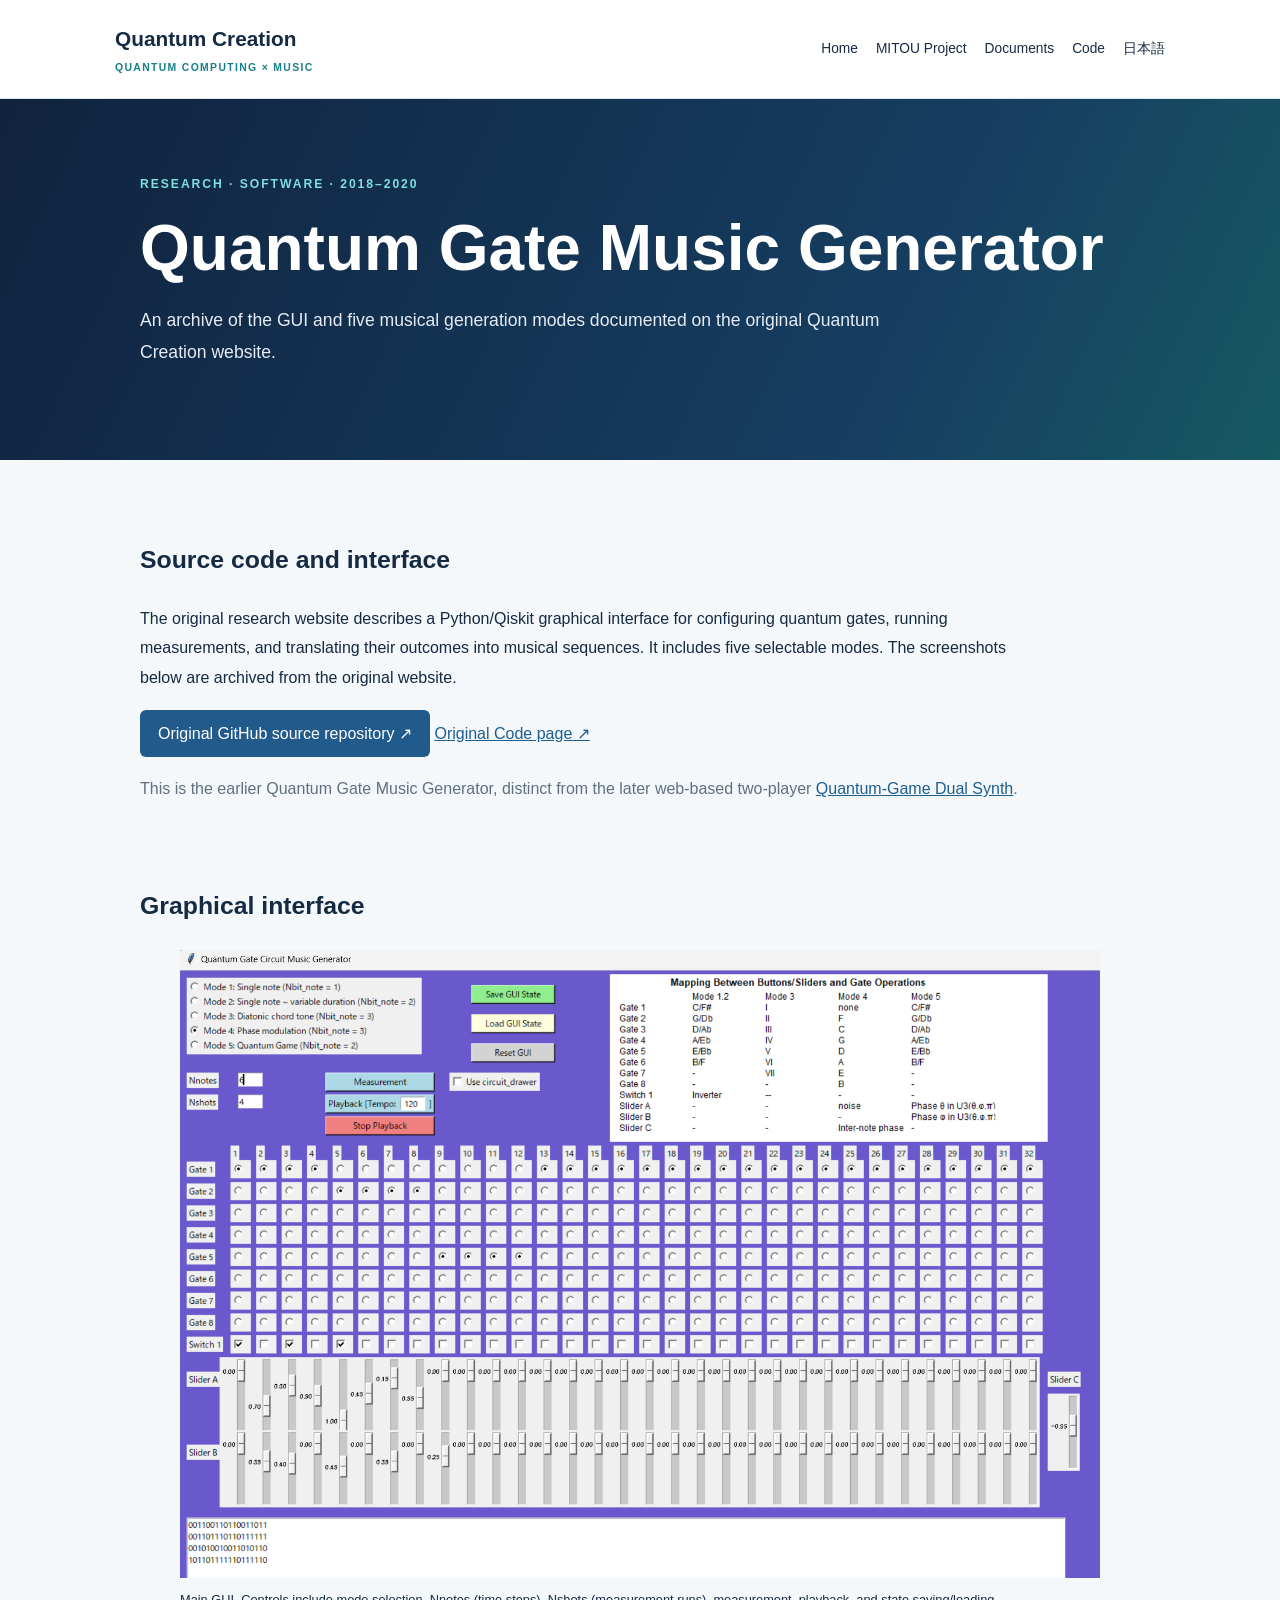
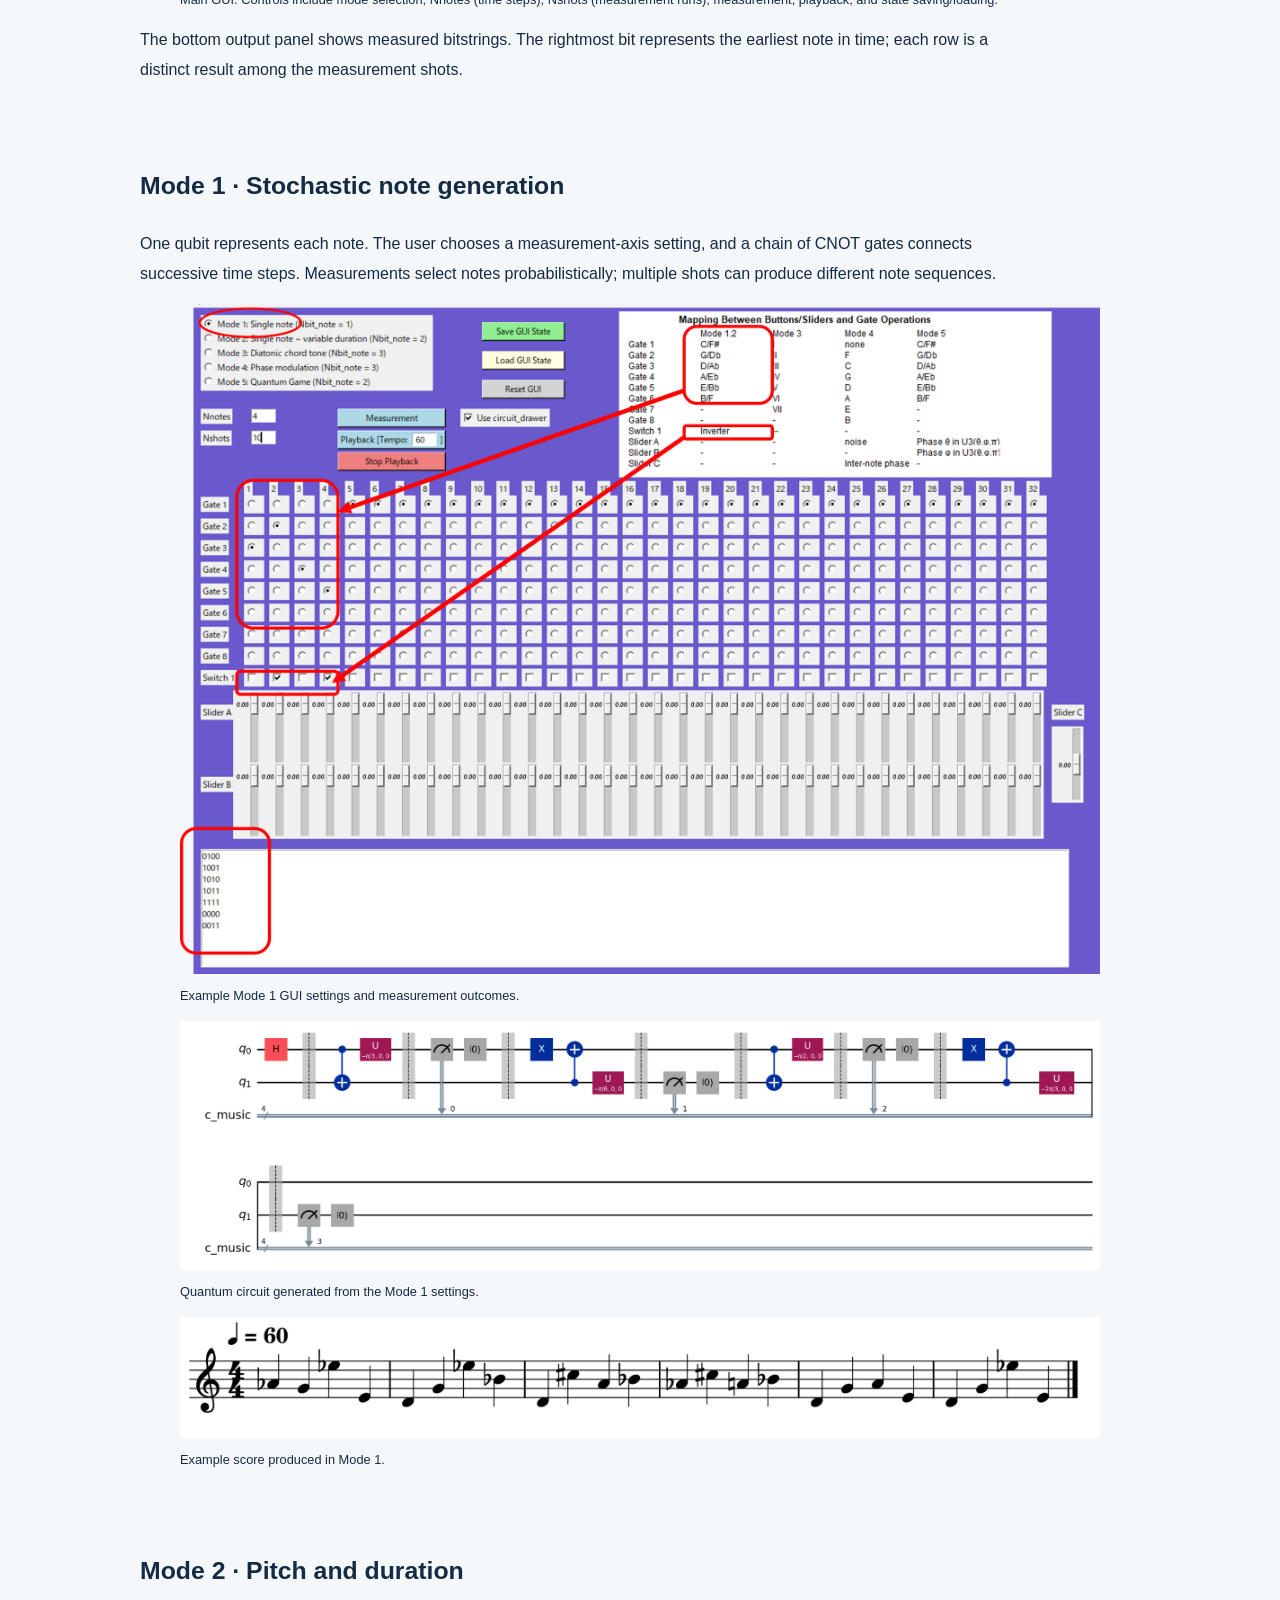
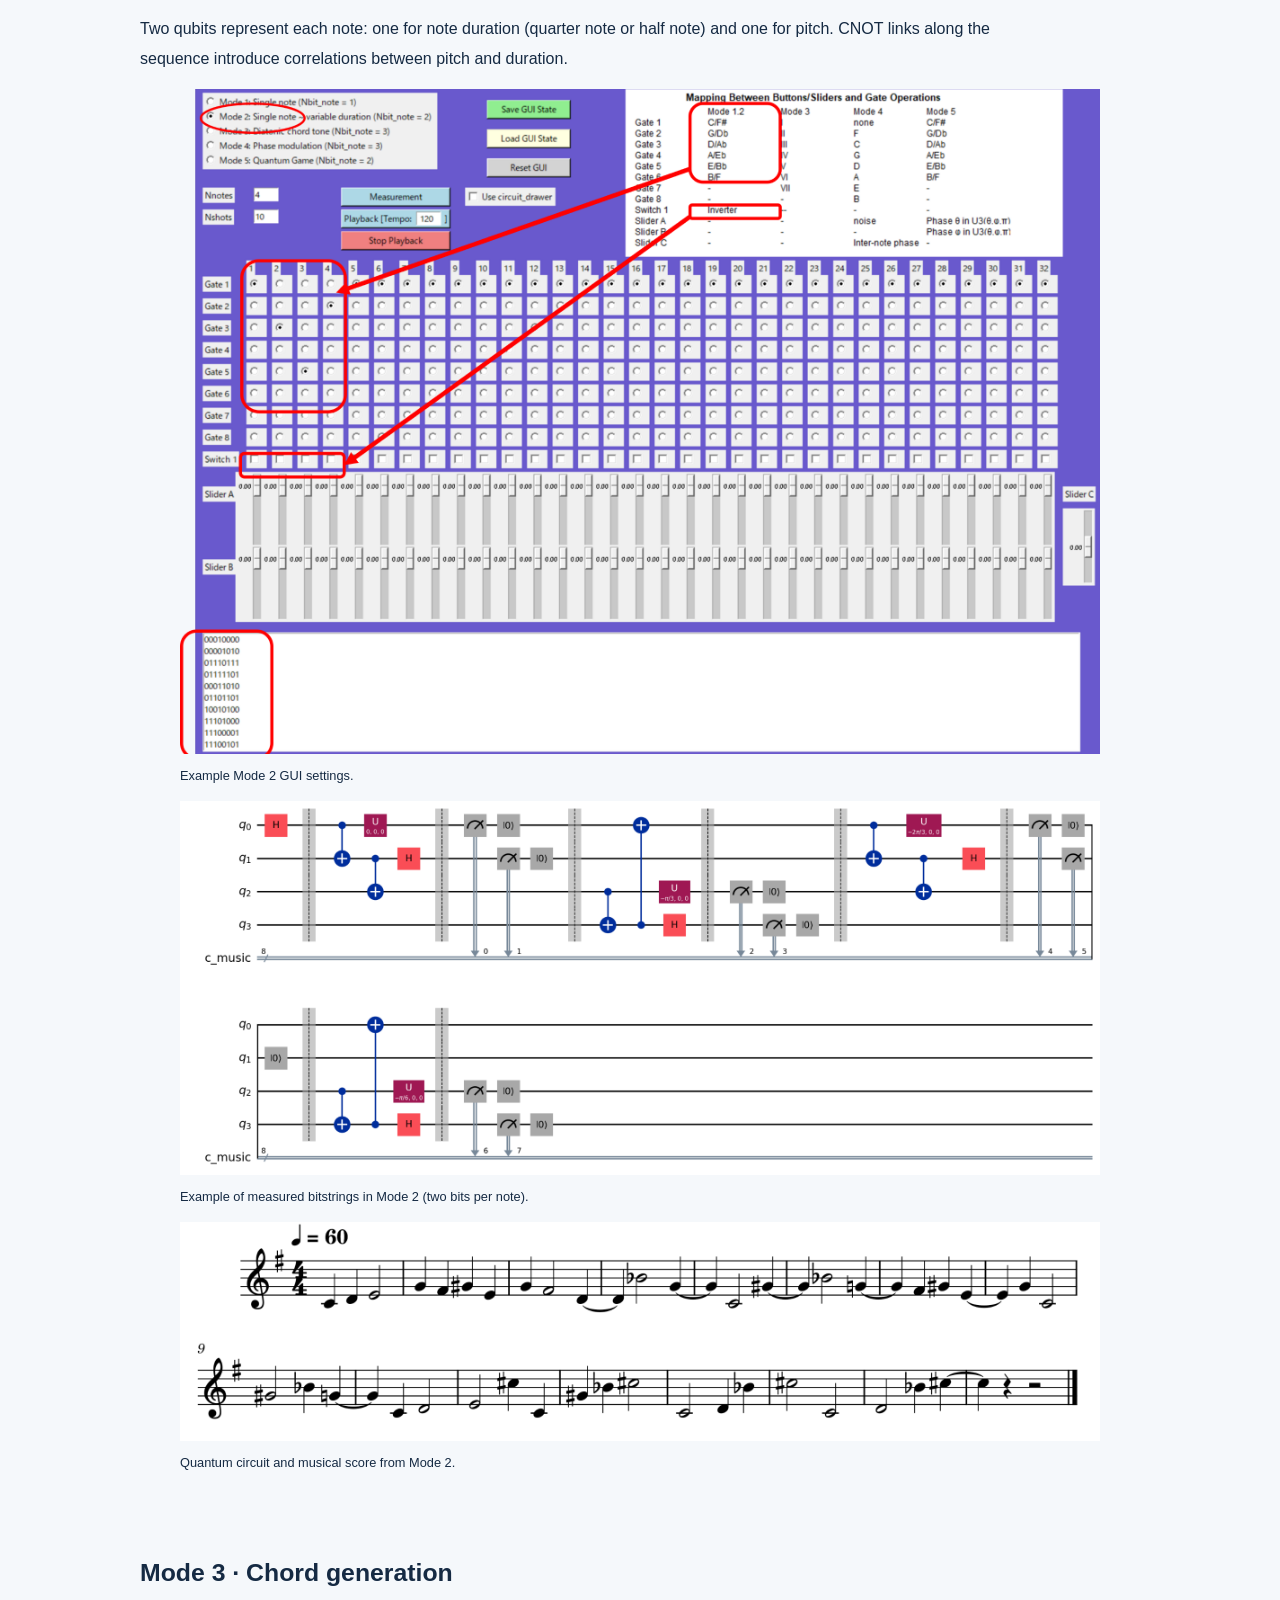
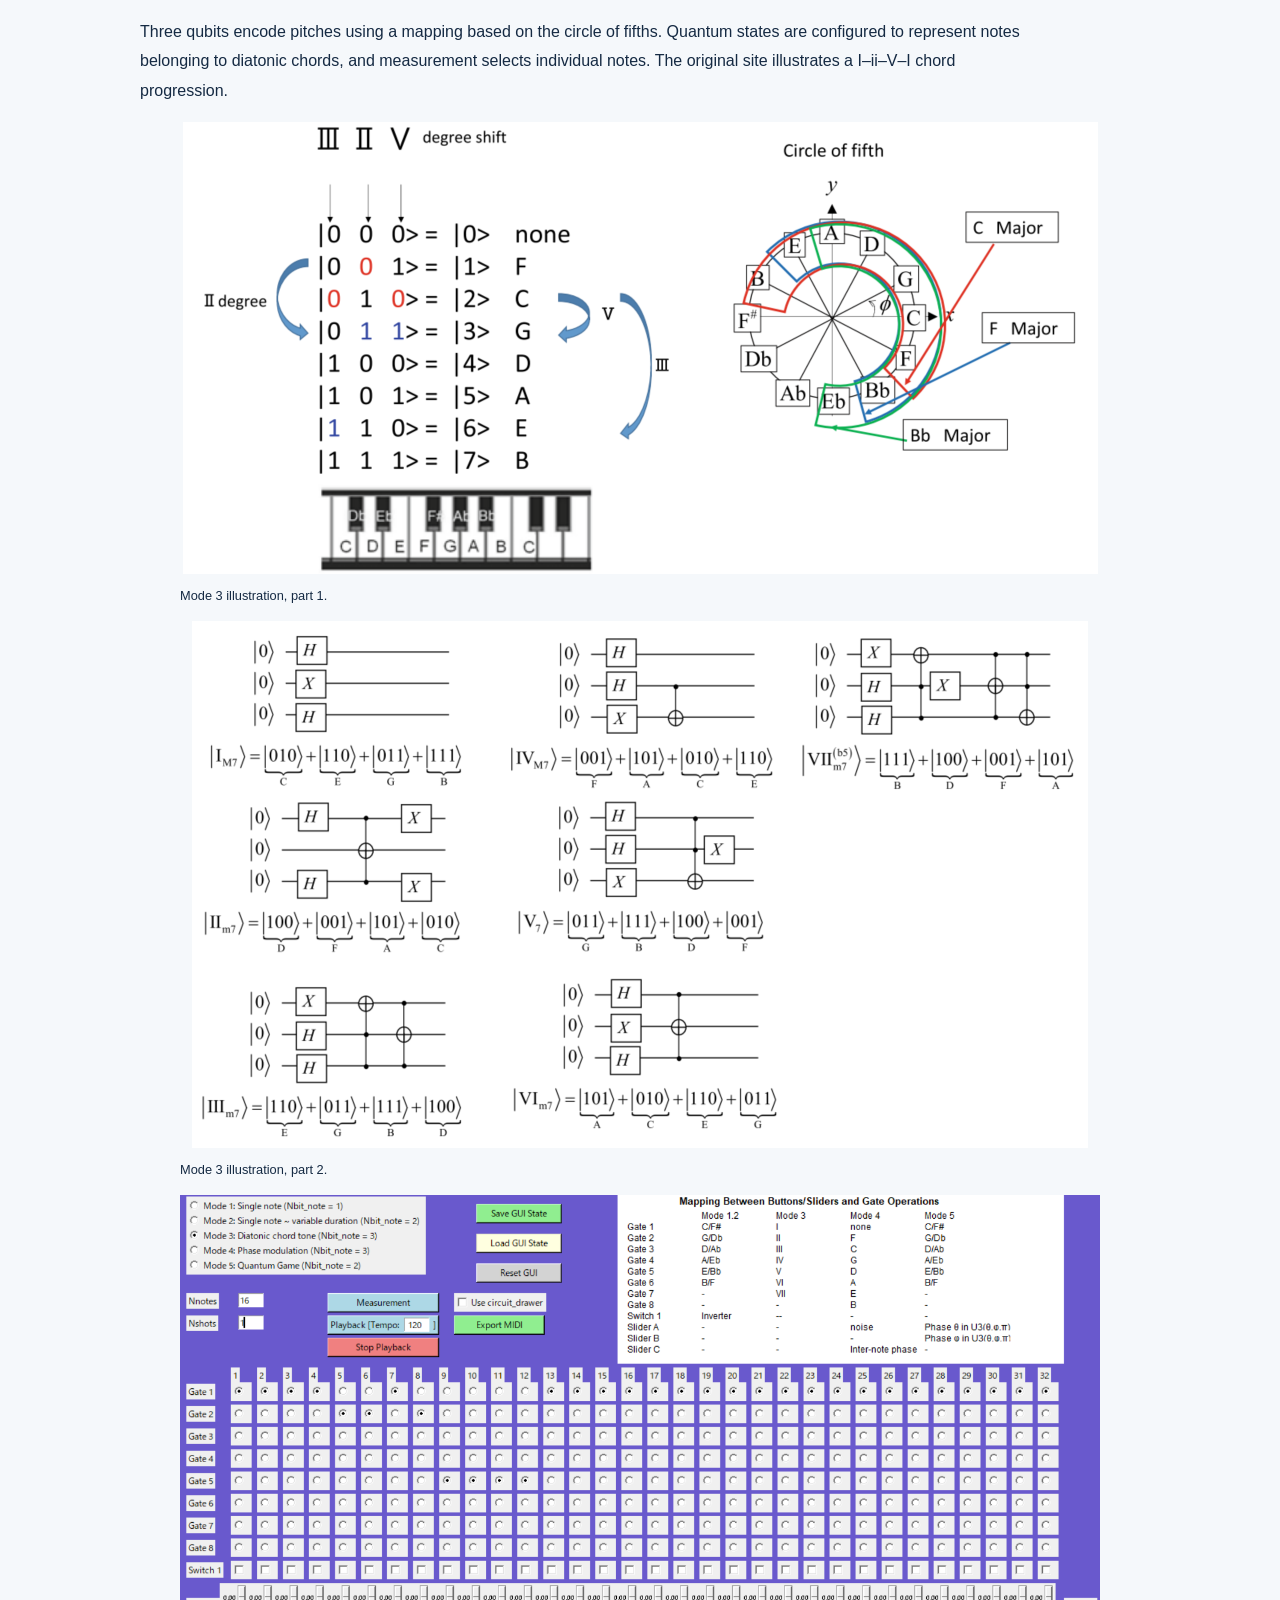
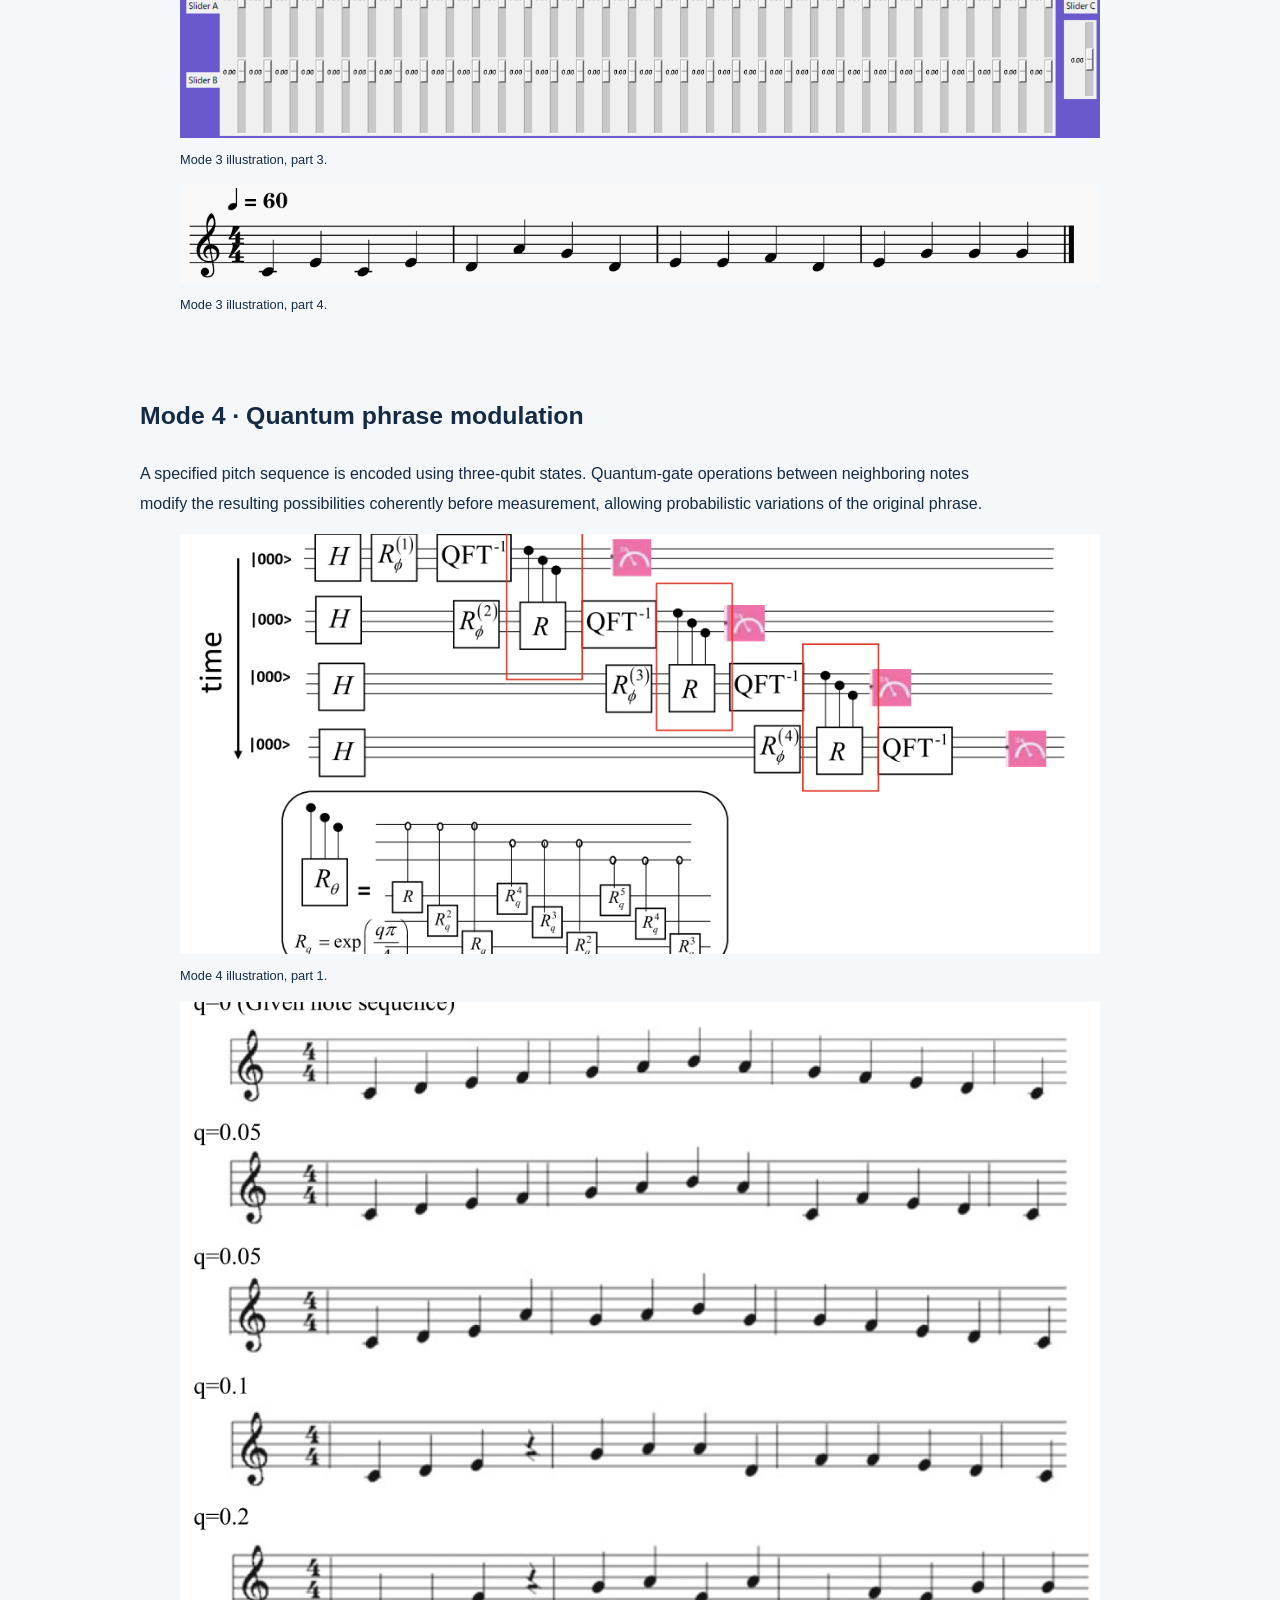
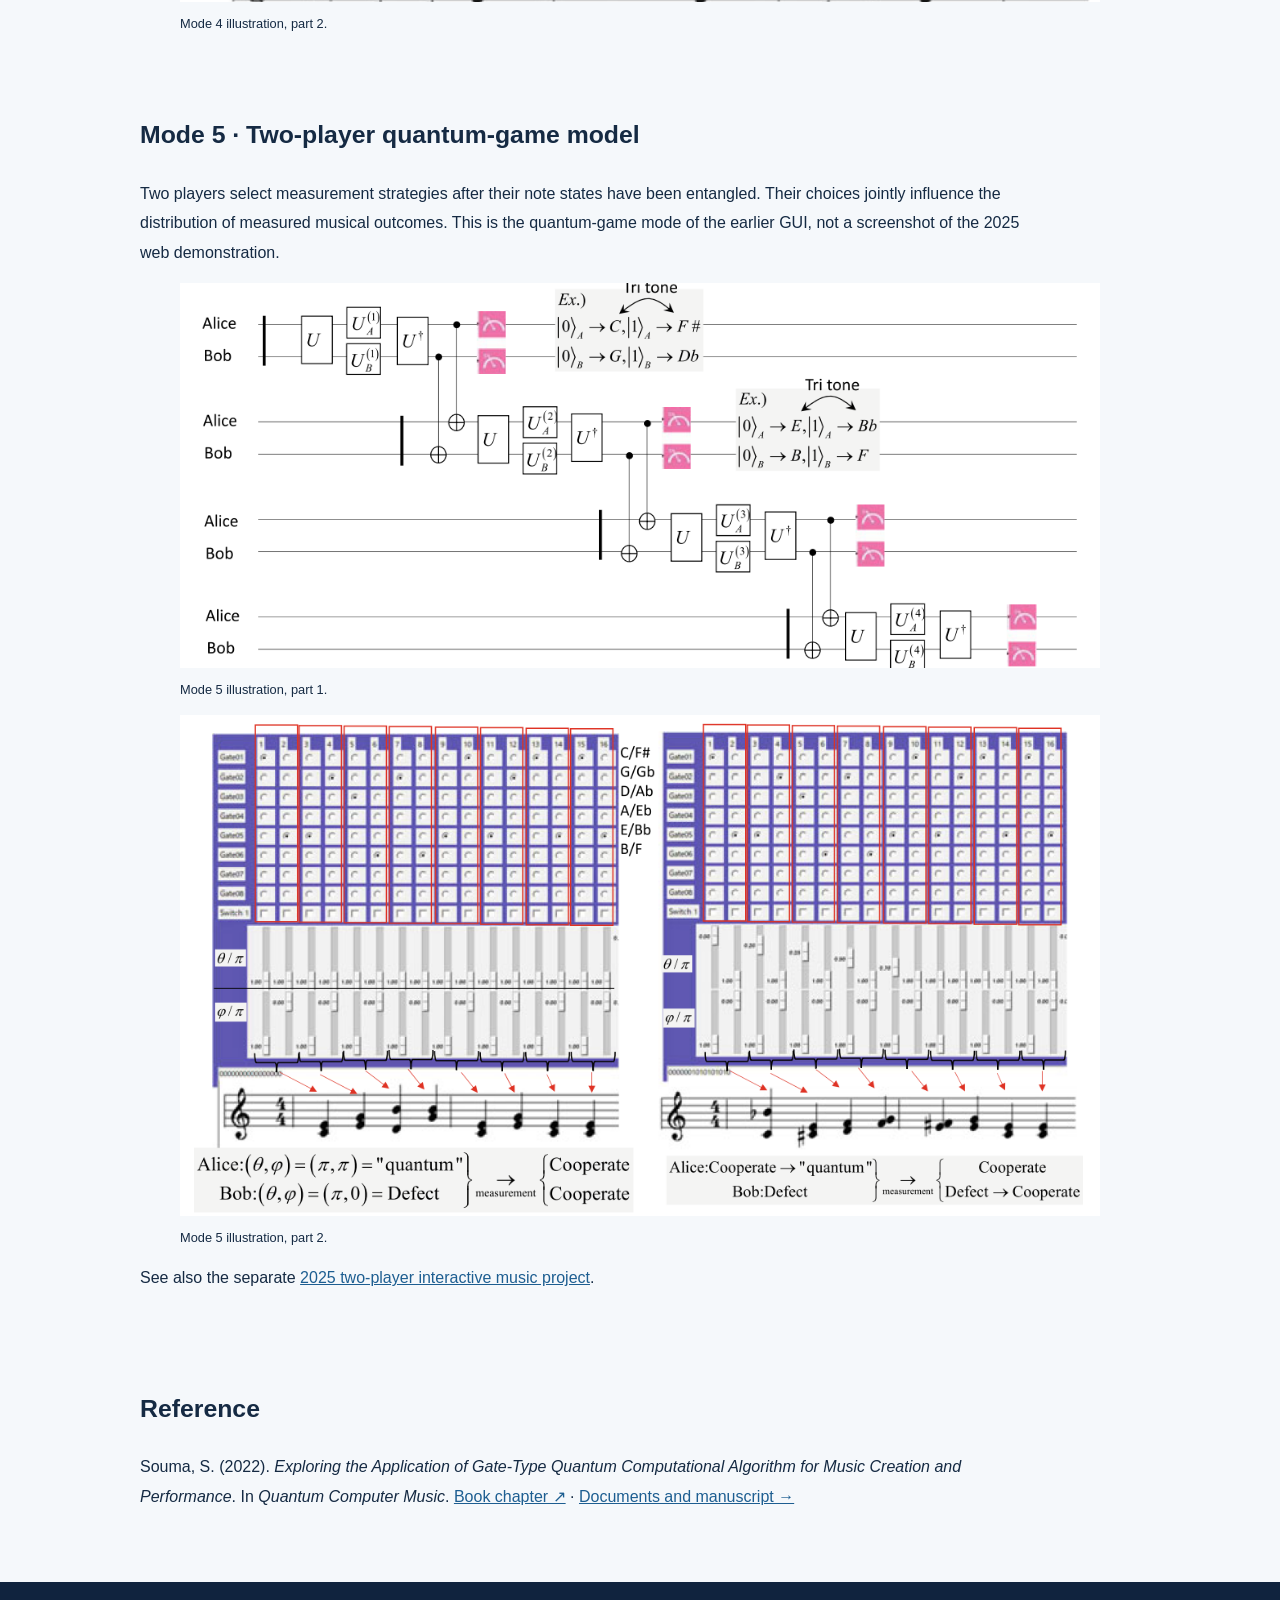
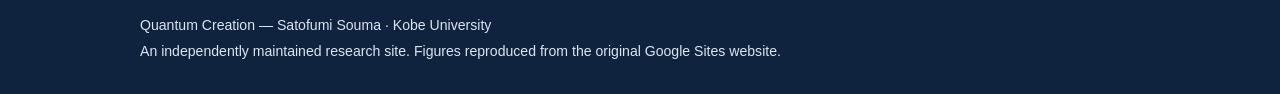
==== code/index.html @ 1a1bb6be "Restore original Code page with archived diagrams and bilingual explanations" ====
<!DOCTYPE html><html lang="en"><head><meta charset="UTF-8"><meta name="viewport" content="width=device-width,initial-scale=1"><meta name="description" content="Quantum Gate Music Generator interface and five modes documented on the original research website"><title>Quantum Gate Music Generator: Code &amp; Modes | Quantum Creation</title><link rel="stylesheet" href="/styles.css"></head><body><header><div class="container bar"><a class="brand" href="/">Quantum Creation<small>Quantum Computing × Music</small></a><nav aria-label="Main navigation"><a href="/">Home</a><a href="/research/mitou/">MITOU Project</a><a href="/documents/">Documents</a><a href="/code/">Code</a><a href="/ja/code/">日本語</a></nav></div></header><div class="hero"><div class="container"><div class="eyebrow">Research · Software · 2018–2020</div><h1>Quantum Gate Music Generator</h1><p>An archive of the GUI and five musical generation modes documented on the original Quantum Creation website.</p></div></div><main class="container"><section class="section article"><h2>Source code and interface</h2><p>The original research website describes a Python/Qiskit graphical interface for configuring quantum gates, running measurements, and translating their outcomes into musical sequences. It includes five selectable modes. The screenshots below are archived from the original website.</p><p><a class="button" href="https://github.com/ssouma3/qumusic/tree/main">Original GitHub source repository ↗</a> <a href="https://www.quantum-creation.jp/code">Original Code page ↗</a></p><p class="subtle">This is the earlier Quantum Gate Music Generator, distinct from the later web-based two-player <a href="/research/quantum-game/">Quantum-Game Dual Synth</a>.</p></section>
<section class="section"><h2>Graphical interface</h2><div class="figure-gallery"><figure class="research-figure"><img src="/assets/images/original-site/code/01_figure-01.png" class="research-image" alt="Main GUI for Quantum Gate Music Generator" loading="lazy"><figcaption>Main GUI. Controls include mode selection, Nnotes (time steps), Nshots (measurement runs), measurement, playback, and state saving/loading.</figcaption></figure></div><p class="article">The bottom output panel shows measured bitstrings. The rightmost bit represents the earliest note in time; each row is a distinct result among the measurement shots.</p></section>
<section class="section"><h2>Mode 1 · Stochastic note generation</h2><p class="article">One qubit represents each note. The user chooses a measurement-axis setting, and a chain of CNOT gates connects successive time steps. Measurements select notes probabilistically; multiple shots can produce different note sequences.</p><div class="figure-gallery"><figure class="research-figure"><img src="/assets/images/original-site/code/02_figure-02.png" class="research-image" alt="Mode 1 GUI and measured note sequences" loading="lazy"><figcaption>Example Mode 1 GUI settings and measurement outcomes.</figcaption></figure><figure class="research-figure"><img src="/assets/images/original-site/code/03_figure-03.png" class="research-image" alt="Mode 1 quantum circuit" loading="lazy"><figcaption>Quantum circuit generated from the Mode 1 settings.</figcaption></figure><figure class="research-figure"><img src="/assets/images/original-site/code/04_figure-04.png" class="research-image" alt="Musical score generated in Mode 1" loading="lazy"><figcaption>Example score produced in Mode 1.</figcaption></figure></div></section>
<section class="section"><h2>Mode 2 · Pitch and duration</h2><p class="article">Two qubits represent each note: one for note duration (quarter note or half note) and one for pitch. CNOT links along the sequence introduce correlations between pitch and duration.</p><div class="figure-gallery"><figure class="research-figure"><img src="/assets/images/original-site/code/05_figure-05.png" class="research-image" alt="Mode 2 GUI for pitch and duration" loading="lazy"><figcaption>Example Mode 2 GUI settings.</figcaption></figure><figure class="research-figure"><img src="/assets/images/original-site/code/06_figure-06.png" class="research-image" alt="Mode 2 measurement output" loading="lazy"><figcaption>Example of measured bitstrings in Mode 2 (two bits per note).</figcaption></figure><figure class="research-figure"><img src="/assets/images/original-site/code/07_figure-07.png" class="research-image" alt="Mode 2 quantum circuit or generated score" loading="lazy"><figcaption>Quantum circuit and musical score from Mode 2.</figcaption></figure></div></section>
<section class="section"><h2>Mode 3 · Chord generation</h2><p class="article">Three qubits encode pitches using a mapping based on the circle of fifths. Quantum states are configured to represent notes belonging to diatonic chords, and measurement selects individual notes. The original site illustrates a I–ii–V–I chord progression.</p><div class="figure-gallery"><figure class="research-figure"><img src="/assets/images/original-site/code/08_figure-08.png" class="research-image" alt="Mode 3 chord-generation illustration 1" loading="lazy"><figcaption>Mode 3 illustration, part 1.</figcaption></figure><figure class="research-figure"><img src="/assets/images/original-site/code/09_figure-09.png" class="research-image" alt="Mode 3 chord-generation illustration 2" loading="lazy"><figcaption>Mode 3 illustration, part 2.</figcaption></figure><figure class="research-figure"><img src="/assets/images/original-site/code/10_figure-10.png" class="research-image" alt="Mode 3 chord-generation illustration 3" loading="lazy"><figcaption>Mode 3 illustration, part 3.</figcaption></figure><figure class="research-figure"><img src="/assets/images/original-site/code/11_figure-11.png" class="research-image" alt="Mode 3 chord-generation illustration 4" loading="lazy"><figcaption>Mode 3 illustration, part 4.</figcaption></figure></div></section>
<section class="section"><h2>Mode 4 · Quantum phrase modulation</h2><p class="article">A specified pitch sequence is encoded using three-qubit states. Quantum-gate operations between neighboring notes modify the resulting possibilities coherently before measurement, allowing probabilistic variations of the original phrase.</p><div class="figure-gallery"><figure class="research-figure"><img src="/assets/images/original-site/code/12_figure-12.png" class="research-image" alt="Mode 4 quantum phrase modulation illustration 1" loading="lazy"><figcaption>Mode 4 illustration, part 1.</figcaption></figure><figure class="research-figure"><img src="/assets/images/original-site/code/13_figure-13.png" class="research-image" alt="Mode 4 quantum phrase modulation illustration 2" loading="lazy"><figcaption>Mode 4 illustration, part 2.</figcaption></figure></div></section>
<section class="section"><h2>Mode 5 · Two-player quantum-game model</h2><p class="article">Two players select measurement strategies after their note states have been entangled. Their choices jointly influence the distribution of measured musical outcomes. This is the quantum-game mode of the earlier GUI, not a screenshot of the 2025 web demonstration.</p><div class="figure-gallery"><figure class="research-figure"><img src="/assets/images/original-site/code/14_figure-14.png" class="research-image" alt="Mode 5 two-player quantum-game model illustration 1" loading="lazy"><figcaption>Mode 5 illustration, part 1.</figcaption></figure><figure class="research-figure"><img src="/assets/images/original-site/code/15_figure-15.png" class="research-image" alt="Mode 5 two-player quantum-game model illustration 2" loading="lazy"><figcaption>Mode 5 illustration, part 2.</figcaption></figure></div><p class="article">See also the separate <a href="/research/quantum-game/">2025 two-player interactive music project</a>.</p></section>
<section class="section article"><h2>Reference</h2><p>Souma, S. (2022). <em>Exploring the Application of Gate-Type Quantum Computational Algorithm for Music Creation and Performance</em>. In <em>Quantum Computer Music</em>. <a href="https://doi.org/10.1007/978-3-031-13909-3_5">Book chapter ↗</a> · <a href="/documents/">Documents and manuscript →</a></p></section></main><footer class="footer"><div class="container">Quantum Creation — Satofumi Souma · Kobe University<br>An independently maintained research site. Figures reproduced from the original Google Sites website.</div></footer></body></html>
---- styles.css ----
*{box-sizing:border-box}body{margin:0;background:#f5f8fb;color:#152a43;font:16px/1.85 -apple-system,BlinkMacSystemFont,"Noto Sans JP","Hiragino Kaku Gothic ProN",Meiryo,sans-serif}a{color:#1d5e91}.container{max-width:1050px;margin:auto;padding:0 25px}header{background:#fff;border-bottom:1px solid #dae4ee}.bar{display:flex;justify-content:space-between;align-items:center;flex-wrap:wrap;gap:15px;padding:20px 0}.brand{font-size:1.3rem;font-weight:750;text-decoration:none;color:#152a43}.brand small{display:block;font-size:.65rem;letter-spacing:.13em;color:#168088;text-transform:uppercase}nav{display:flex;flex-wrap:wrap;gap:8px 18px;font-size:.86rem}nav a{text-decoration:none;color:#152a43}.hero{background:linear-gradient(115deg,#10233e,#163e61 70%,#165961);color:#fff;padding:74px 0}.hero h1{font-size:clamp(2.2rem,5vw,4rem);line-height:1.17;margin:16px 0}.hero p{max-width:800px;font-size:1.1rem;color:#e5ecf5}.eyebrow{letter-spacing:.16em;text-transform:uppercase;color:#7de0df;font-size:.76rem;font-weight:700}.section{padding-top:42px}.section h2{font-size:1.55rem}.grid{display:grid;grid-template-columns:repeat(2,minmax(0,1fr));gap:20px}.card{background:#fff;border:1px solid #dbe5ee;border-radius:12px;padding:27px}.card h3{font-size:1.3rem;line-height:1.4}.card p{color:#4c5f72}.tag{font-size:.76rem;text-transform:uppercase;letter-spacing:.1em;font-weight:700;color:#137d86}.button{display:inline-block;padding:9px 18px;background:#225b8b;color:#fff;text-decoration:none;border-radius:6px}.article{max-width:880px}.article h2{margin-top:35px}.article p{margin:17px 0}.notice{background:#e7f0f4;border-left:4px solid #168088;padding:18px 22px;margin:25px 0}.footer{background:#10233e;color:#dbe5f0;padding:30px 0;margin-top:70px;font-size:.88rem}.footer a{color:#dbeefb}.subtle{color:#607082}.research-image{max-width:100%;height:auto;display:block;margin:auto}figure.card{margin:0}figcaption{font-size:.8rem;margin-top:12px;line-height:1.5}ol{padding-left:1.6em}@media(max-width:700px){.grid{grid-template-columns:1fr}.hero{padding:50px 0}.container{padding:0 20px}}
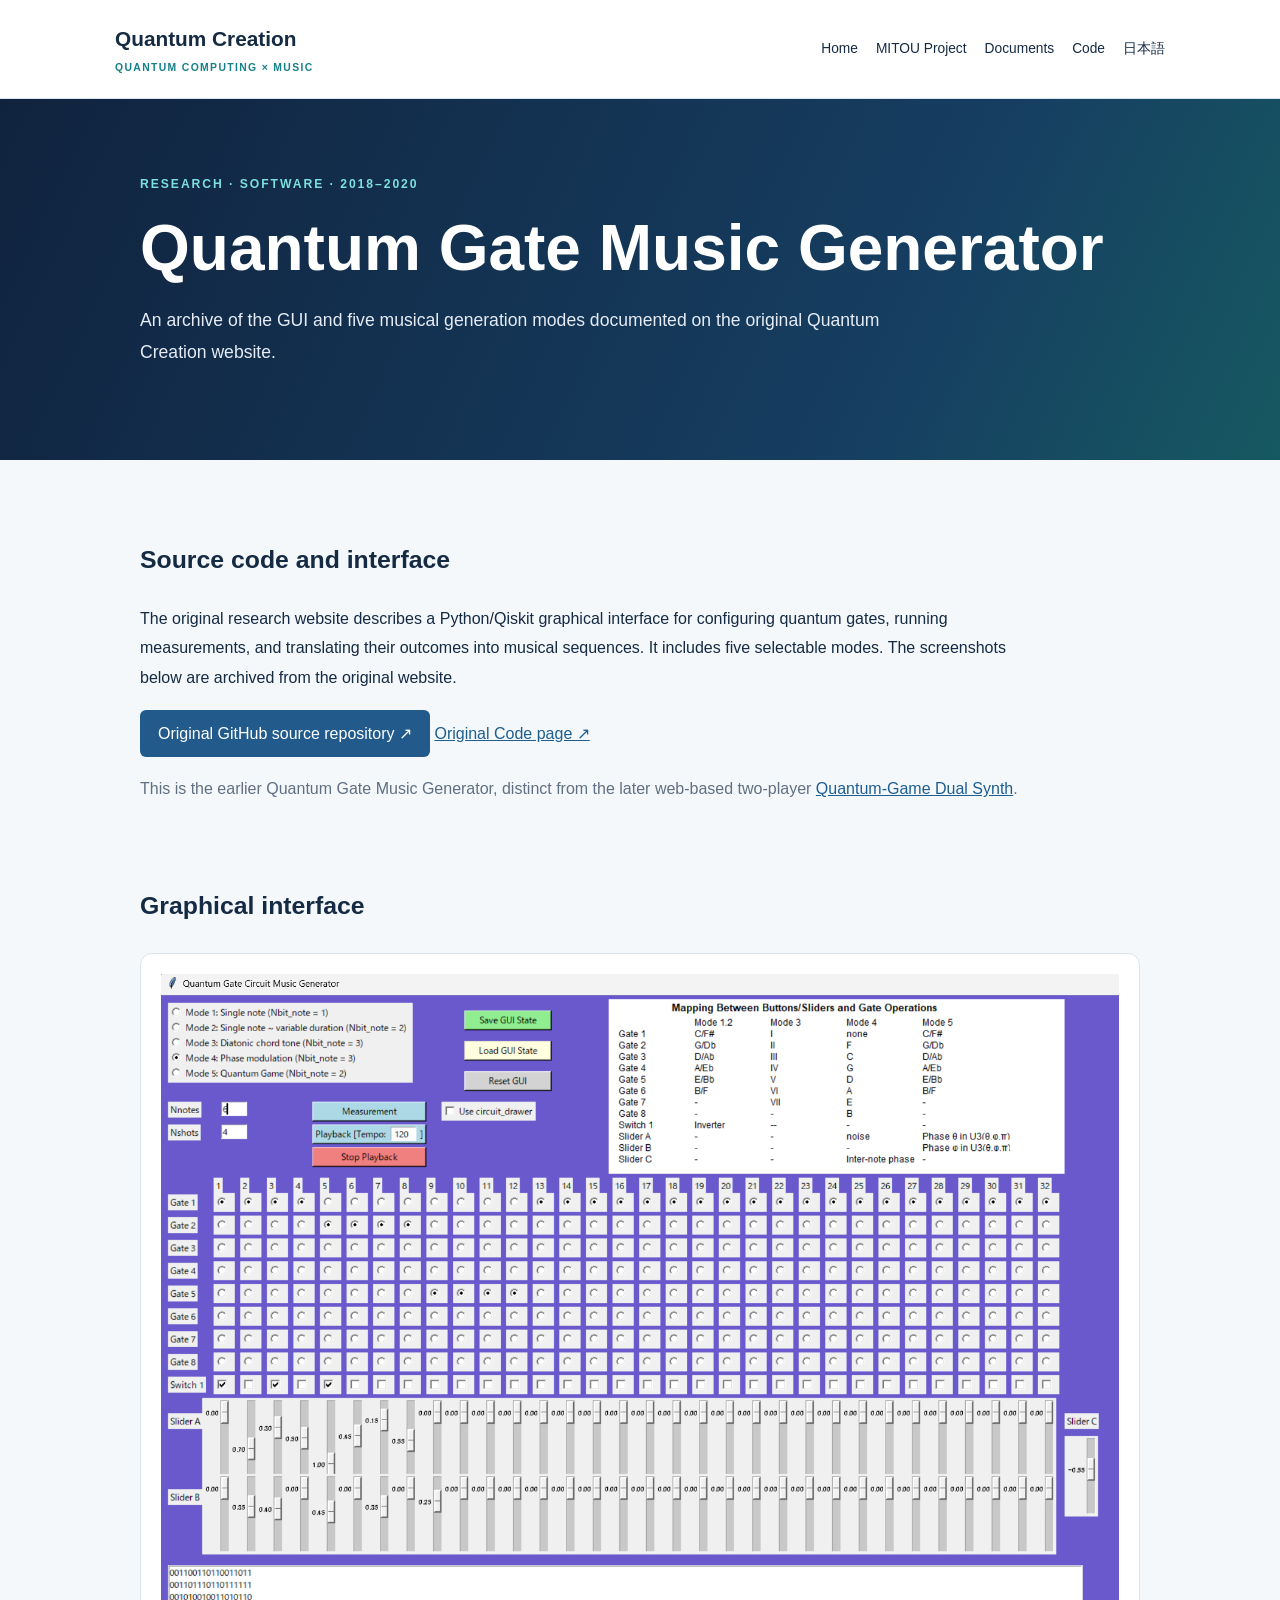
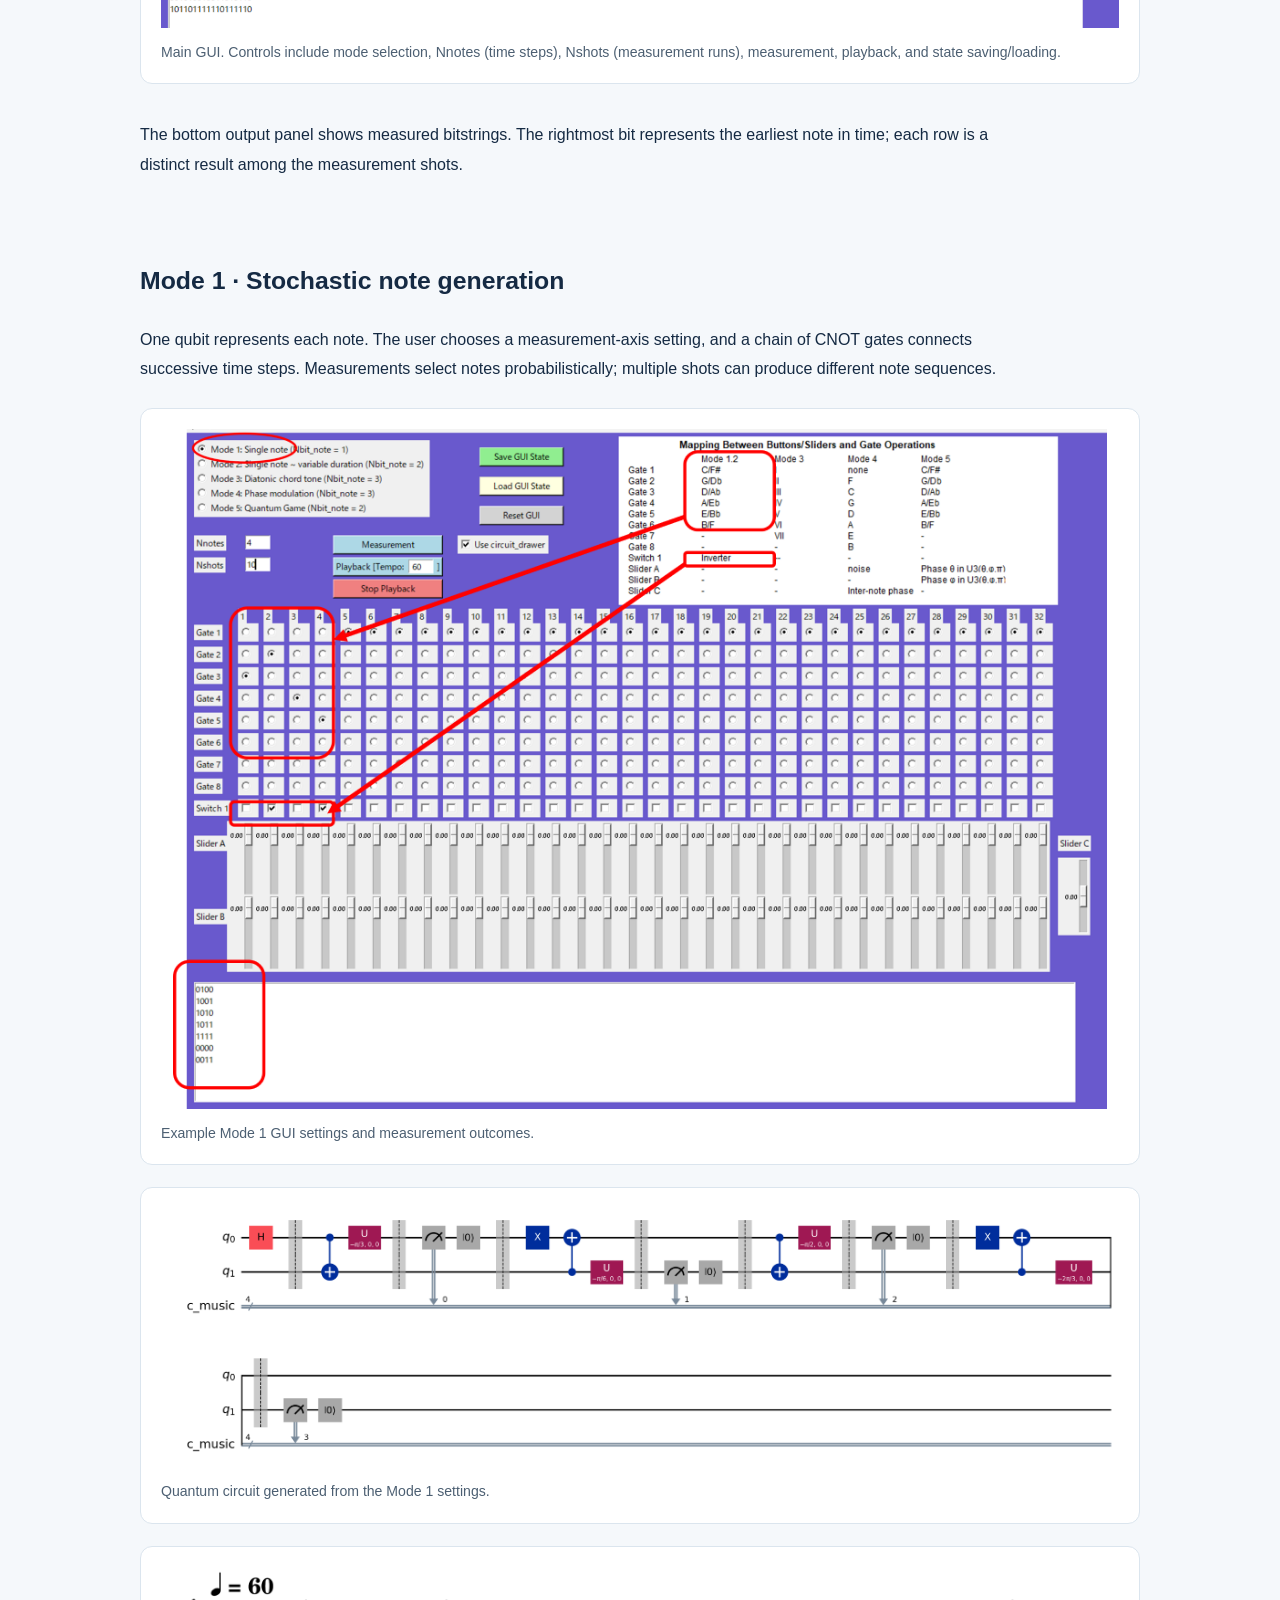
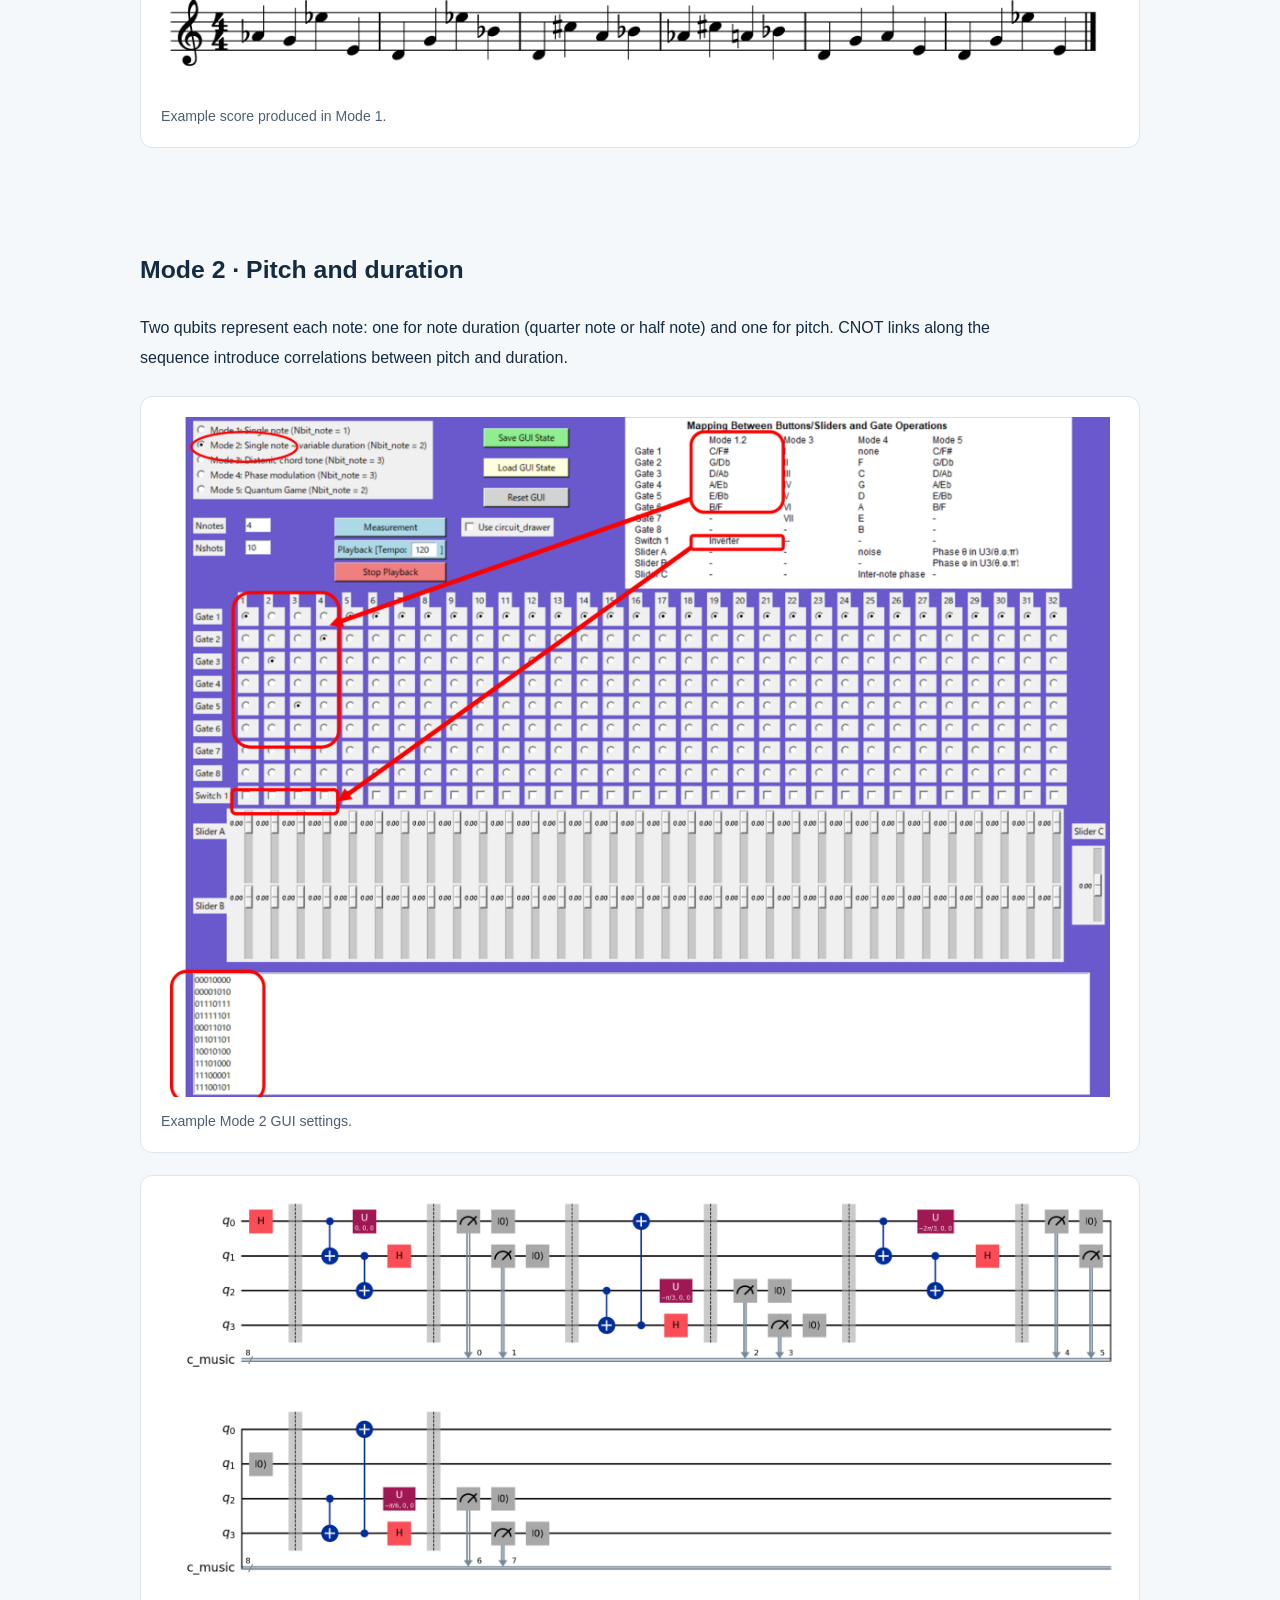
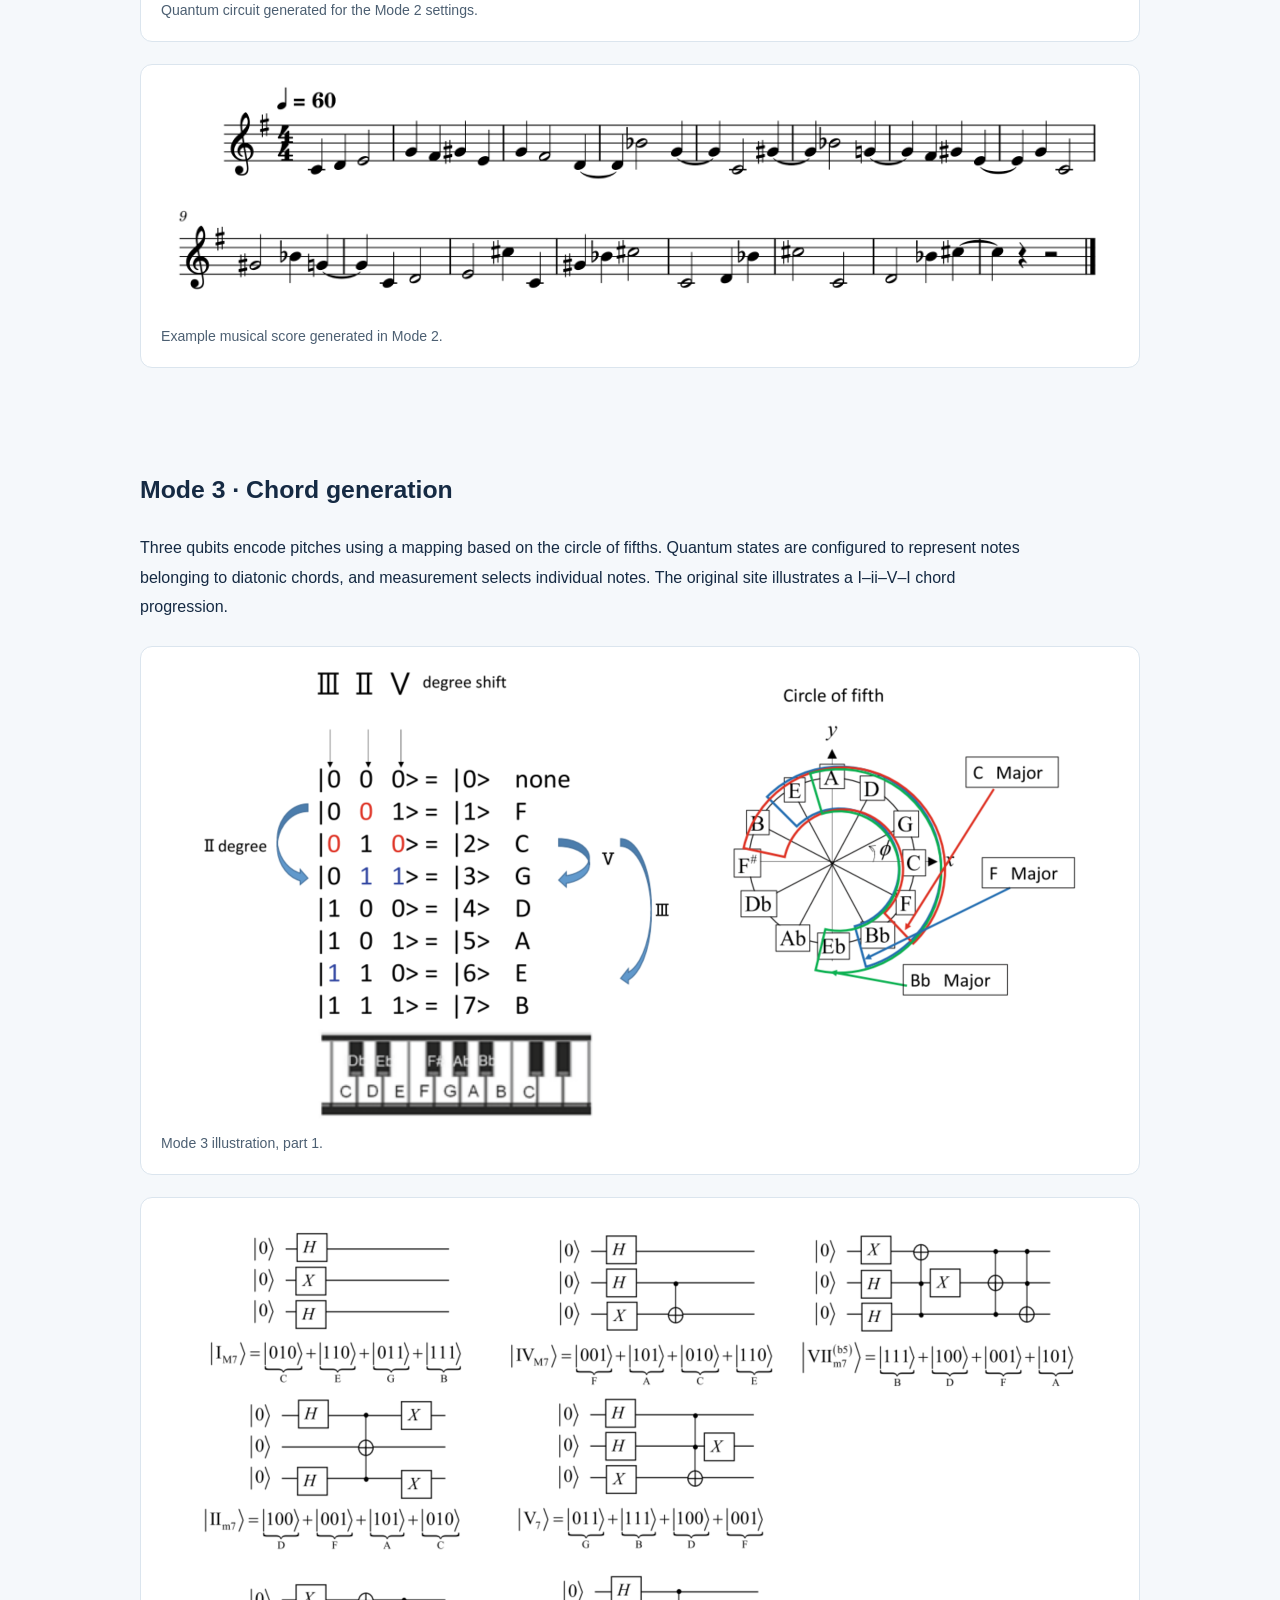
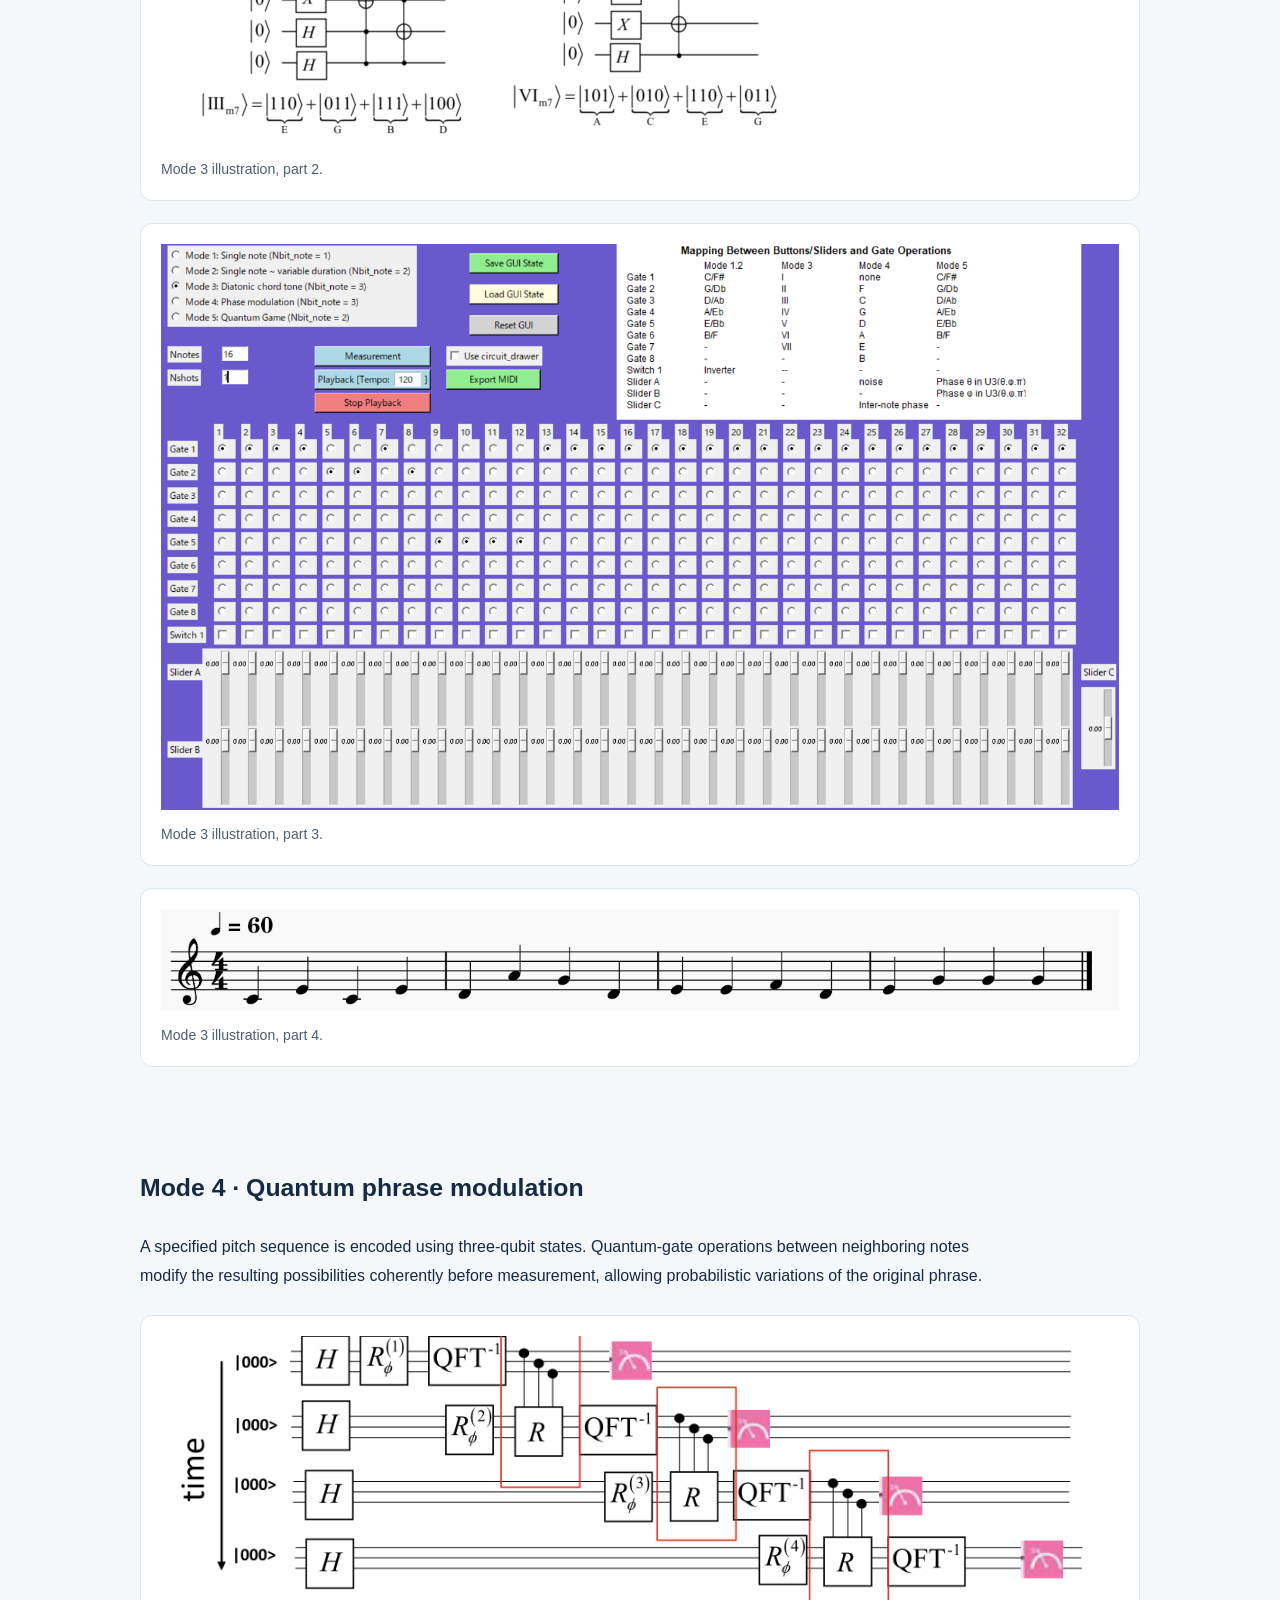
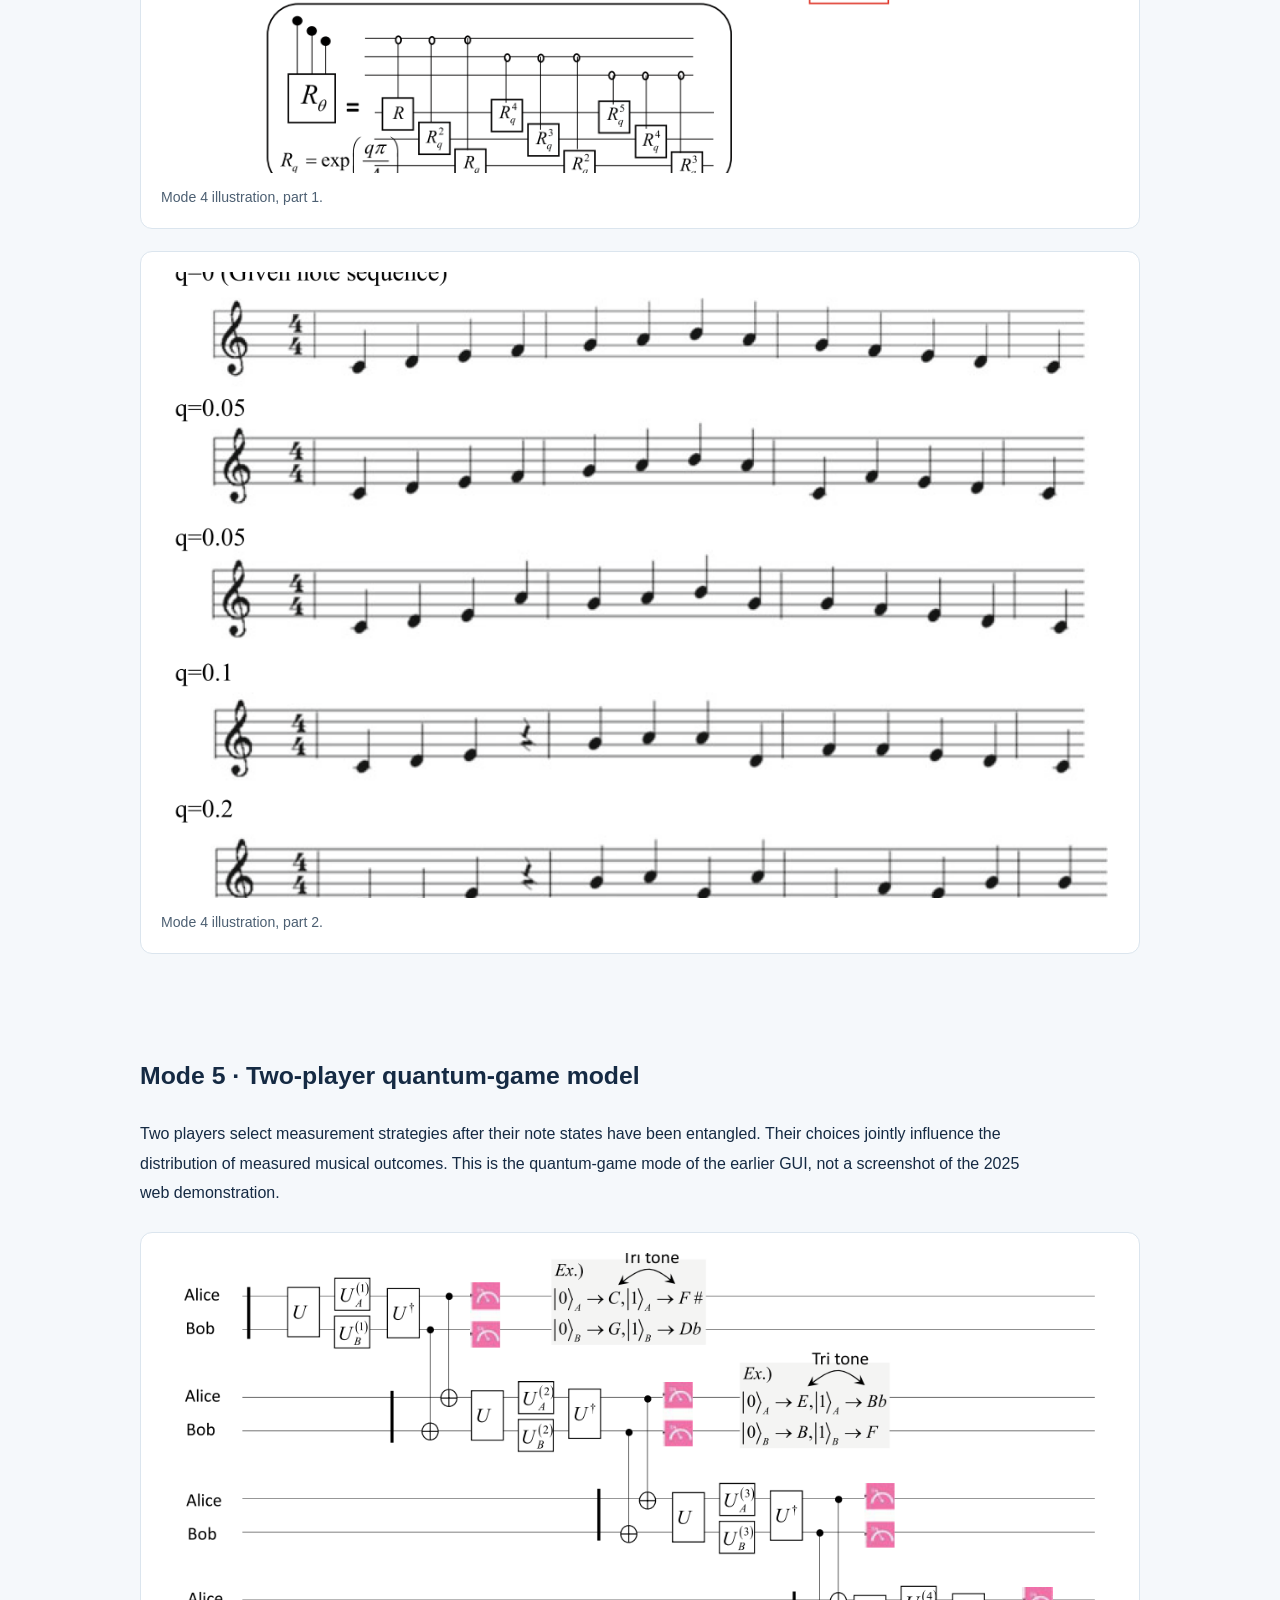
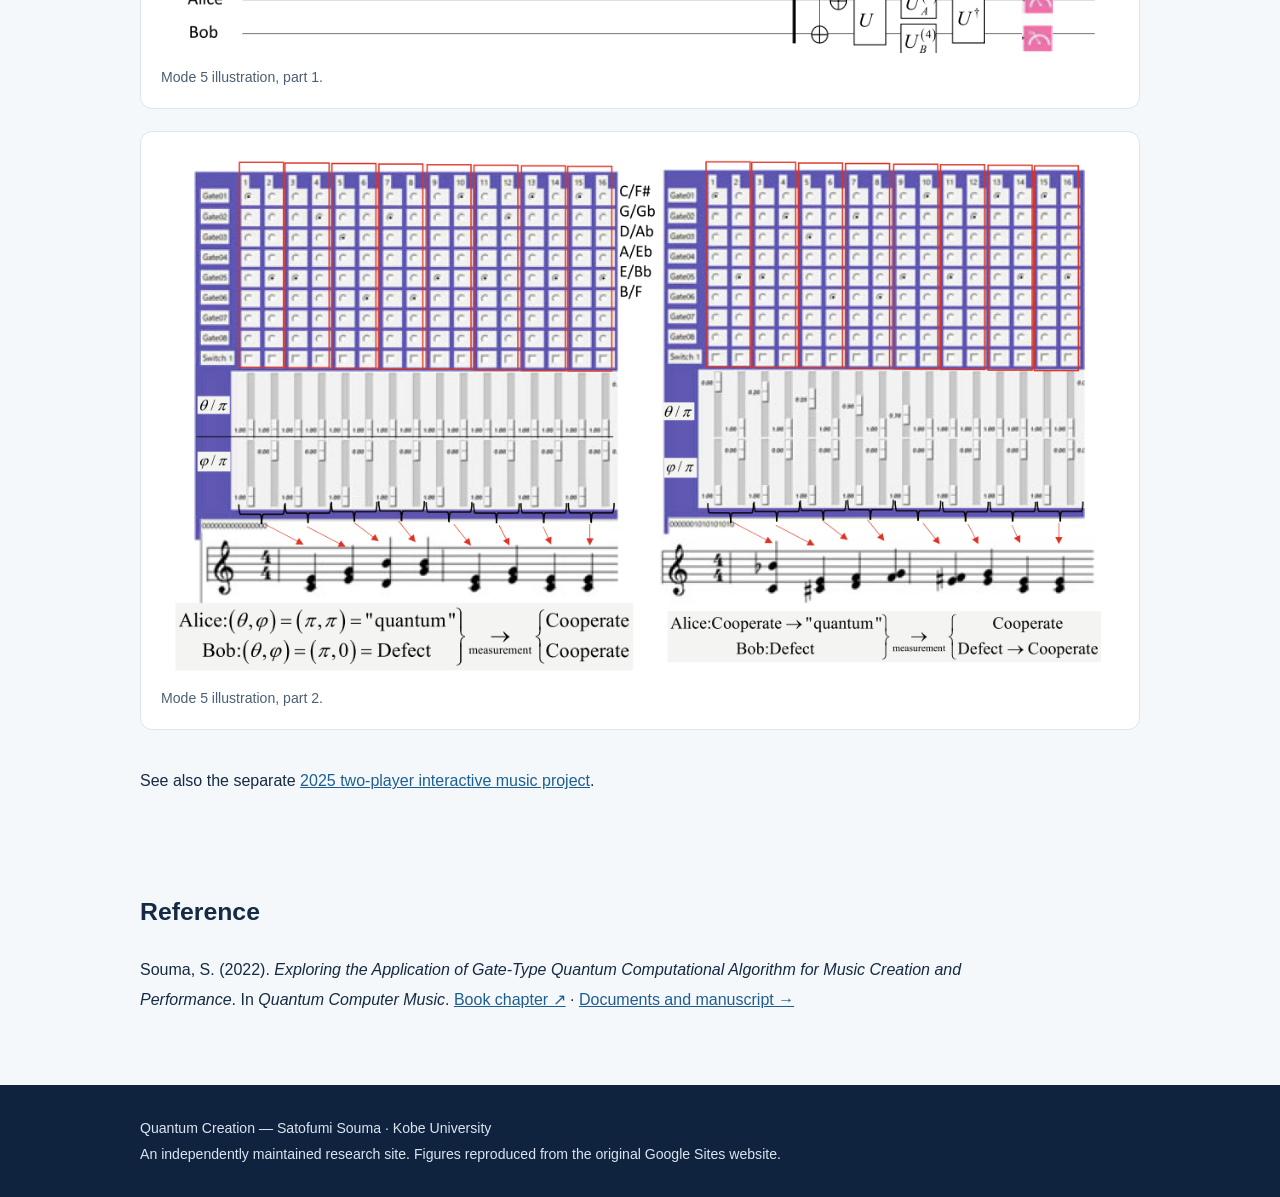
==== commit d9079987: "Correct Mode 2 circuit and score figure captions" ====
--- a/code/index.html
+++ b/code/index.html
@@ -1,7 +1,7 @@
 <!DOCTYPE html><html lang="en"><head><meta charset="UTF-8"><meta name="viewport" content="width=device-width,initial-scale=1"><meta name="description" content="Quantum Gate Music Generator interface and five modes documented on the original research website"><title>Quantum Gate Music Generator: Code &amp; Modes | Quantum Creation</title><link rel="stylesheet" href="/styles.css"></head><body><header><div class="container bar"><a class="brand" href="/">Quantum Creation<small>Quantum Computing × Music</small></a><nav aria-label="Main navigation"><a href="/">Home</a><a href="/research/mitou/">MITOU Project</a><a href="/documents/">Documents</a><a href="/code/">Code</a><a href="/ja/code/">日本語</a></nav></div></header><div class="hero"><div class="container"><div class="eyebrow">Research · Software · 2018–2020</div><h1>Quantum Gate Music Generator</h1><p>An archive of the GUI and five musical generation modes documented on the original Quantum Creation website.</p></div></div><main class="container"><section class="section article"><h2>Source code and interface</h2><p>The original research website describes a Python/Qiskit graphical interface for configuring quantum gates, running measurements, and translating their outcomes into musical sequences. It includes five selectable modes. The screenshots below are archived from the original website.</p><p><a class="button" href="https://github.com/ssouma3/qumusic/tree/main">Original GitHub source repository ↗</a> <a href="https://www.quantum-creation.jp/code">Original Code page ↗</a></p><p class="subtle">This is the earlier Quantum Gate Music Generator, distinct from the later web-based two-player <a href="/research/quantum-game/">Quantum-Game Dual Synth</a>.</p></section>
 <section class="section"><h2>Graphical interface</h2><div class="figure-gallery"><figure class="research-figure"><img src="/assets/images/original-site/code/01_figure-01.png" class="research-image" alt="Main GUI for Quantum Gate Music Generator" loading="lazy"><figcaption>Main GUI. Controls include mode selection, Nnotes (time steps), Nshots (measurement runs), measurement, playback, and state saving/loading.</figcaption></figure></div><p class="article">The bottom output panel shows measured bitstrings. The rightmost bit represents the earliest note in time; each row is a distinct result among the measurement shots.</p></section>
 <section class="section"><h2>Mode 1 · Stochastic note generation</h2><p class="article">One qubit represents each note. The user chooses a measurement-axis setting, and a chain of CNOT gates connects successive time steps. Measurements select notes probabilistically; multiple shots can produce different note sequences.</p><div class="figure-gallery"><figure class="research-figure"><img src="/assets/images/original-site/code/02_figure-02.png" class="research-image" alt="Mode 1 GUI and measured note sequences" loading="lazy"><figcaption>Example Mode 1 GUI settings and measurement outcomes.</figcaption></figure><figure class="research-figure"><img src="/assets/images/original-site/code/03_figure-03.png" class="research-image" alt="Mode 1 quantum circuit" loading="lazy"><figcaption>Quantum circuit generated from the Mode 1 settings.</figcaption></figure><figure class="research-figure"><img src="/assets/images/original-site/code/04_figure-04.png" class="research-image" alt="Musical score generated in Mode 1" loading="lazy"><figcaption>Example score produced in Mode 1.</figcaption></figure></div></section>
-<section class="section"><h2>Mode 2 · Pitch and duration</h2><p class="article">Two qubits represent each note: one for note duration (quarter note or half note) and one for pitch. CNOT links along the sequence introduce correlations between pitch and duration.</p><div class="figure-gallery"><figure class="research-figure"><img src="/assets/images/original-site/code/05_figure-05.png" class="research-image" alt="Mode 2 GUI for pitch and duration" loading="lazy"><figcaption>Example Mode 2 GUI settings.</figcaption></figure><figure class="research-figure"><img src="/assets/images/original-site/code/06_figure-06.png" class="research-image" alt="Mode 2 measurement output" loading="lazy"><figcaption>Example of measured bitstrings in Mode 2 (two bits per note).</figcaption></figure><figure class="research-figure"><img src="/assets/images/original-site/code/07_figure-07.png" class="research-image" alt="Mode 2 quantum circuit or generated score" loading="lazy"><figcaption>Quantum circuit and musical score from Mode 2.</figcaption></figure></div></section>
+<section class="section"><h2>Mode 2 · Pitch and duration</h2><p class="article">Two qubits represent each note: one for note duration (quarter note or half note) and one for pitch. CNOT links along the sequence introduce correlations between pitch and duration.</p><div class="figure-gallery"><figure class="research-figure"><img src="/assets/images/original-site/code/05_figure-05.png" class="research-image" alt="Mode 2 GUI for pitch and duration" loading="lazy"><figcaption>Example Mode 2 GUI settings.</figcaption></figure><figure class="research-figure"><img src="/assets/images/original-site/code/06_figure-06.png" class="research-image" alt="Mode 2 quantum circuit" loading="lazy"><figcaption>Quantum circuit generated for the Mode 2 settings.</figcaption></figure><figure class="research-figure"><img src="/assets/images/original-site/code/07_figure-07.png" class="research-image" alt="Mode 2 generated musical score" loading="lazy"><figcaption>Example musical score generated in Mode 2.</figcaption></figure></div></section>
 <section class="section"><h2>Mode 3 · Chord generation</h2><p class="article">Three qubits encode pitches using a mapping based on the circle of fifths. Quantum states are configured to represent notes belonging to diatonic chords, and measurement selects individual notes. The original site illustrates a I–ii–V–I chord progression.</p><div class="figure-gallery"><figure class="research-figure"><img src="/assets/images/original-site/code/08_figure-08.png" class="research-image" alt="Mode 3 chord-generation illustration 1" loading="lazy"><figcaption>Mode 3 illustration, part 1.</figcaption></figure><figure class="research-figure"><img src="/assets/images/original-site/code/09_figure-09.png" class="research-image" alt="Mode 3 chord-generation illustration 2" loading="lazy"><figcaption>Mode 3 illustration, part 2.</figcaption></figure><figure class="research-figure"><img src="/assets/images/original-site/code/10_figure-10.png" class="research-image" alt="Mode 3 chord-generation illustration 3" loading="lazy"><figcaption>Mode 3 illustration, part 3.</figcaption></figure><figure class="research-figure"><img src="/assets/images/original-site/code/11_figure-11.png" class="research-image" alt="Mode 3 chord-generation illustration 4" loading="lazy"><figcaption>Mode 3 illustration, part 4.</figcaption></figure></div></section>
 <section class="section"><h2>Mode 4 · Quantum phrase modulation</h2><p class="article">A specified pitch sequence is encoded using three-qubit states. Quantum-gate operations between neighboring notes modify the resulting possibilities coherently before measurement, allowing probabilistic variations of the original phrase.</p><div class="figure-gallery"><figure class="research-figure"><img src="/assets/images/original-site/code/12_figure-12.png" class="research-image" alt="Mode 4 quantum phrase modulation illustration 1" loading="lazy"><figcaption>Mode 4 illustration, part 1.</figcaption></figure><figure class="research-figure"><img src="/assets/images/original-site/code/13_figure-13.png" class="research-image" alt="Mode 4 quantum phrase modulation illustration 2" loading="lazy"><figcaption>Mode 4 illustration, part 2.</figcaption></figure></div></section>
 <section class="section"><h2>Mode 5 · Two-player quantum-game model</h2><p class="article">Two players select measurement strategies after their note states have been entangled. Their choices jointly influence the distribution of measured musical outcomes. This is the quantum-game mode of the earlier GUI, not a screenshot of the 2025 web demonstration.</p><div class="figure-gallery"><figure class="research-figure"><img src="/assets/images/original-site/code/14_figure-14.png" class="research-image" alt="Mode 5 two-player quantum-game model illustration 1" loading="lazy"><figcaption>Mode 5 illustration, part 1.</figcaption></figure><figure class="research-figure"><img src="/assets/images/original-site/code/15_figure-15.png" class="research-image" alt="Mode 5 two-player quantum-game model illustration 2" loading="lazy"><figcaption>Mode 5 illustration, part 2.</figcaption></figure></div><p class="article">See also the separate <a href="/research/quantum-game/">2025 two-player interactive music project</a>.</p></section>
--- a/styles.css
+++ b/styles.css
@@ -1 +1 @@
-*{box-sizing:border-box}body{margin:0;background:#f5f8fb;color:#152a43;font:16px/1.85 -apple-system,BlinkMacSystemFont,"Noto Sans JP","Hiragino Kaku Gothic ProN",Meiryo,sans-serif}a{color:#1d5e91}.container{max-width:1050px;margin:auto;padding:0 25px}header{background:#fff;border-bottom:1px solid #dae4ee}.bar{display:flex;justify-content:space-between;align-items:center;flex-wrap:wrap;gap:15px;padding:20px 0}.brand{font-size:1.3rem;font-weight:750;text-decoration:none;color:#152a43}.brand small{display:block;font-size:.65rem;letter-spacing:.13em;color:#168088;text-transform:uppercase}nav{display:flex;flex-wrap:wrap;gap:8px 18px;font-size:.86rem}nav a{text-decoration:none;color:#152a43}.hero{background:linear-gradient(115deg,#10233e,#163e61 70%,#165961);color:#fff;padding:74px 0}.hero h1{font-size:clamp(2.2rem,5vw,4rem);line-height:1.17;margin:16px 0}.hero p{max-width:800px;font-size:1.1rem;color:#e5ecf5}.eyebrow{letter-spacing:.16em;text-transform:uppercase;color:#7de0df;font-size:.76rem;font-weight:700}.section{padding-top:42px}.section h2{font-size:1.55rem}.grid{display:grid;grid-template-columns:repeat(2,minmax(0,1fr));gap:20px}.card{background:#fff;border:1px solid #dbe5ee;border-radius:12px;padding:27px}.card h3{font-size:1.3rem;line-height:1.4}.card p{color:#4c5f72}.tag{font-size:.76rem;text-transform:uppercase;letter-spacing:.1em;font-weight:700;color:#137d86}.button{display:inline-block;padding:9px 18px;background:#225b8b;color:#fff;text-decoration:none;border-radius:6px}.article{max-width:880px}.article h2{margin-top:35px}.article p{margin:17px 0}.notice{background:#e7f0f4;border-left:4px solid #168088;padding:18px 22px;margin:25px 0}.footer{background:#10233e;color:#dbe5f0;padding:30px 0;margin-top:70px;font-size:.88rem}.footer a{color:#dbeefb}.subtle{color:#607082}.research-image{max-width:100%;height:auto;display:block;margin:auto}figure.card{margin:0}figcaption{font-size:.8rem;margin-top:12px;line-height:1.5}ol{padding-left:1.6em}@media(max-width:700px){.grid{grid-template-columns:1fr}.hero{padding:50px 0}.container{padding:0 20px}}+*{box-sizing:border-box}body{margin:0;background:#f5f8fb;color:#152a43;font:16px/1.85 -apple-system,BlinkMacSystemFont,"Noto Sans JP","Hiragino Kaku Gothic ProN",Meiryo,sans-serif}a{color:#1d5e91}.container{max-width:1050px;margin:auto;padding:0 25px}header{background:#fff;border-bottom:1px solid #dae4ee}.bar{display:flex;justify-content:space-between;align-items:center;flex-wrap:wrap;gap:15px;padding:20px 0}.brand{font-size:1.3rem;font-weight:750;text-decoration:none;color:#152a43}.brand small{display:block;font-size:.65rem;letter-spacing:.13em;color:#168088;text-transform:uppercase}nav{display:flex;flex-wrap:wrap;gap:8px 18px;font-size:.86rem}nav a{text-decoration:none;color:#152a43}.hero{background:linear-gradient(115deg,#10233e,#163e61 70%,#165961);color:#fff;padding:74px 0}.hero h1{font-size:clamp(2.2rem,5vw,4rem);line-height:1.17;margin:16px 0}.hero p{max-width:800px;font-size:1.1rem;color:#e5ecf5}.eyebrow{letter-spacing:.16em;text-transform:uppercase;color:#7de0df;font-size:.76rem;font-weight:700}.section{padding-top:42px}.section h2{font-size:1.55rem}.grid{display:grid;grid-template-columns:repeat(2,minmax(0,1fr));gap:20px}.card{background:#fff;border:1px solid #dbe5ee;border-radius:12px;padding:27px}.card h3{font-size:1.3rem;line-height:1.4}.card p{color:#4c5f72}.tag{font-size:.76rem;text-transform:uppercase;letter-spacing:.1em;font-weight:700;color:#137d86}.button{display:inline-block;padding:9px 18px;background:#225b8b;color:#fff;text-decoration:none;border-radius:6px}.article{max-width:880px}.article h2{margin-top:35px}.article p{margin:17px 0}.notice{background:#e7f0f4;border-left:4px solid #168088;padding:18px 22px;margin:25px 0}.footer{background:#10233e;color:#dbe5f0;padding:30px 0;margin-top:70px;font-size:.88rem}.footer a{color:#dbeefb}.subtle{color:#607082}.research-image{max-width:100%;height:auto;display:block;margin:auto}figure.card{margin:0}figcaption{font-size:.8rem;margin-top:12px;line-height:1.5}ol{padding-left:1.6em}@media(max-width:700px){.grid{grid-template-columns:1fr}.hero{padding:50px 0}.container{padding:0 20px}}.figure-gallery{display:grid;grid-template-columns:1fr;gap:22px;margin:24px 0 36px}.research-figure{background:#fff;border:1px solid #dbe5ee;border-radius:12px;margin:0;padding:20px;min-width:0}.research-figure figcaption{font-size:.88rem;color:#4c5f72;margin-top:14px}.research-figure img{width:auto;max-width:100%;max-height:680px;object-fit:contain}.book-cover{max-width:235px;height:auto;display:block;margin:0 auto 22px}.document-layout{display:grid;grid-template-columns:250px minmax(0,1fr);gap:34px;align-items:start}@media(max-width:700px){.document-layout{grid-template-columns:1fr}.research-figure{padding:12px}}
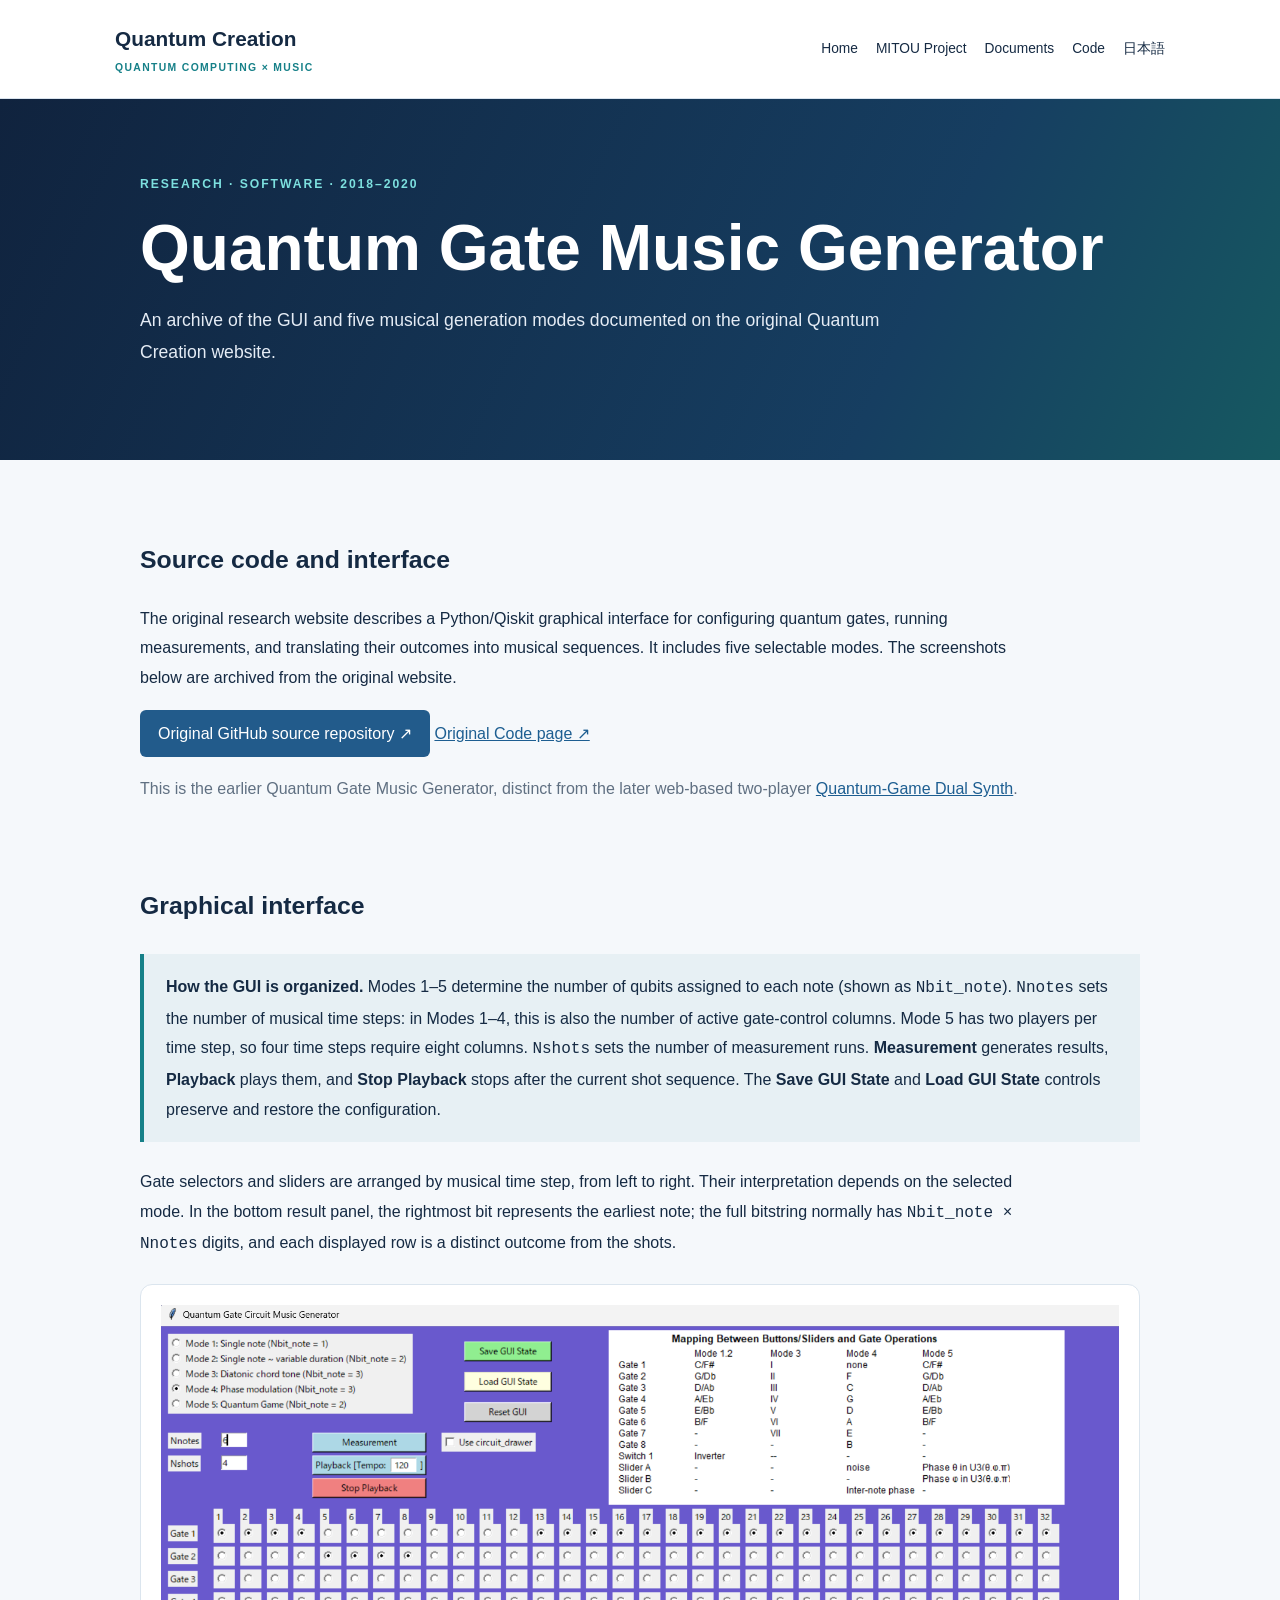
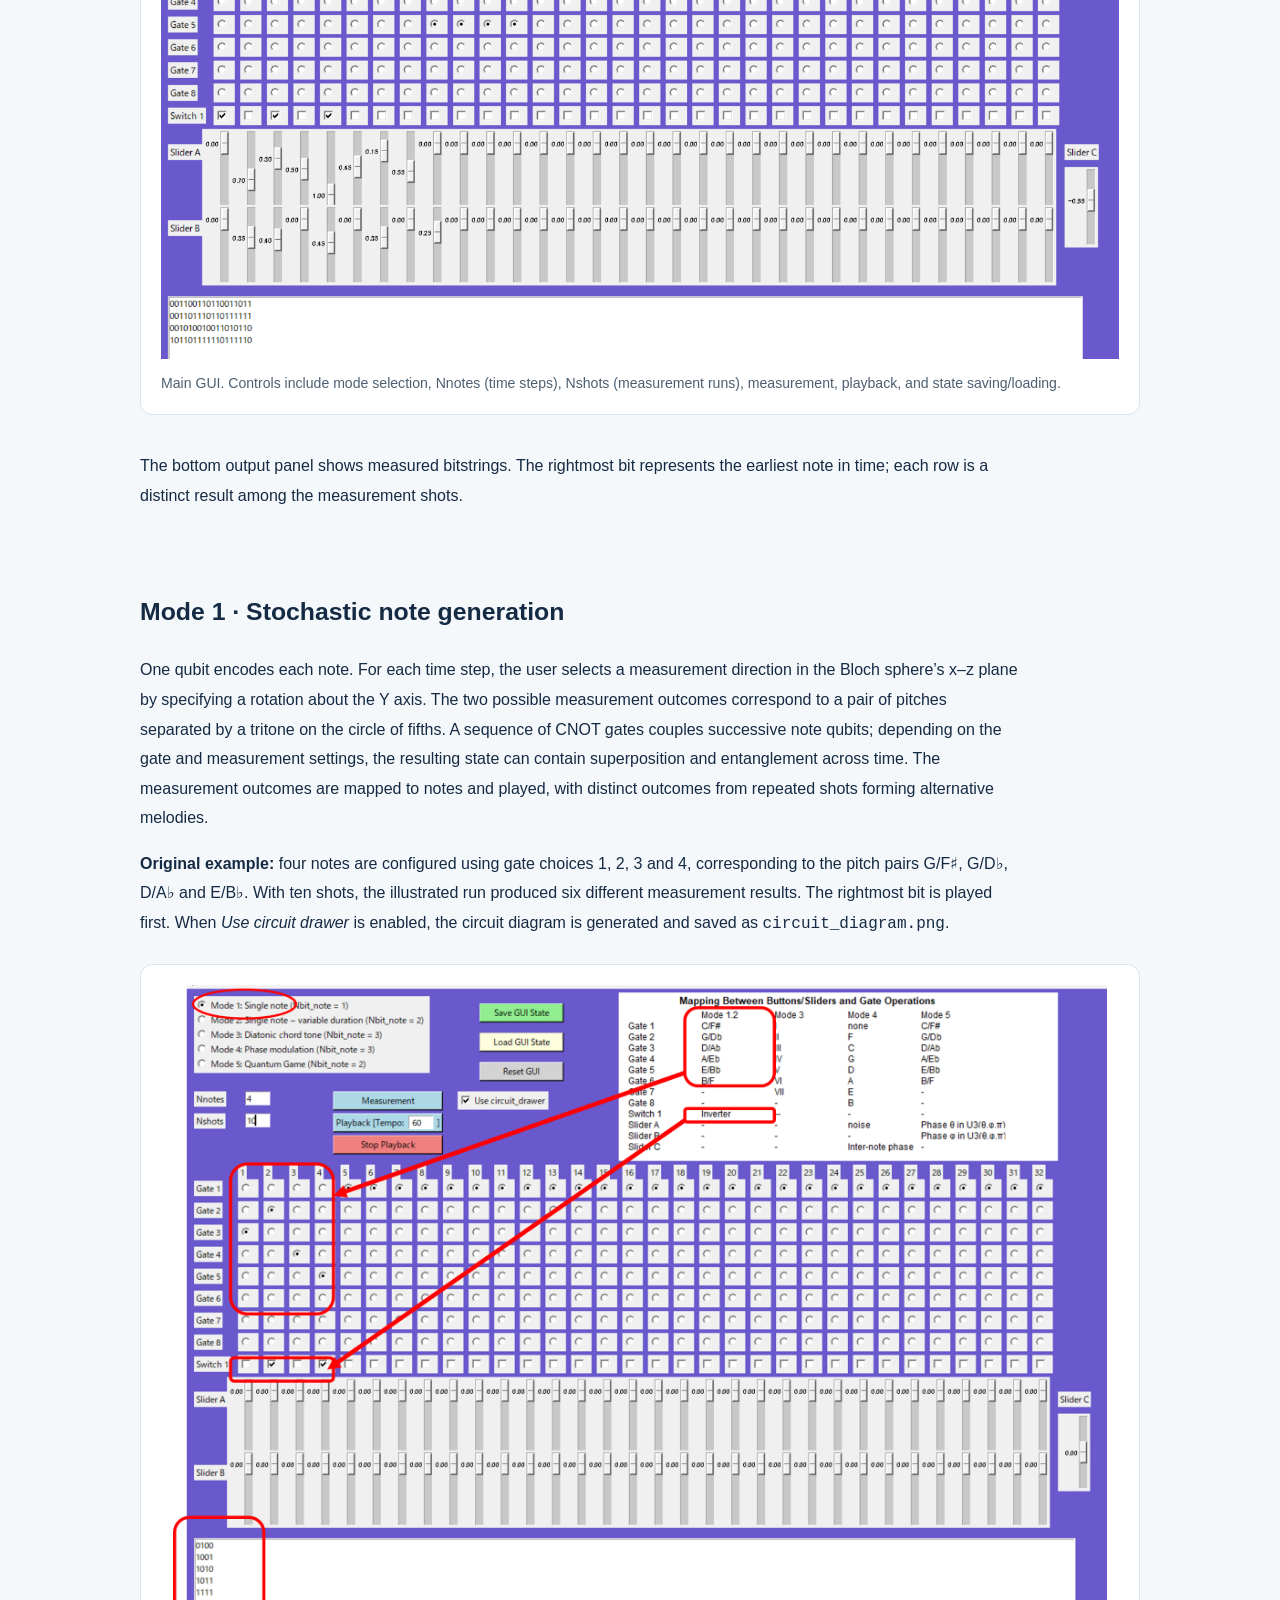
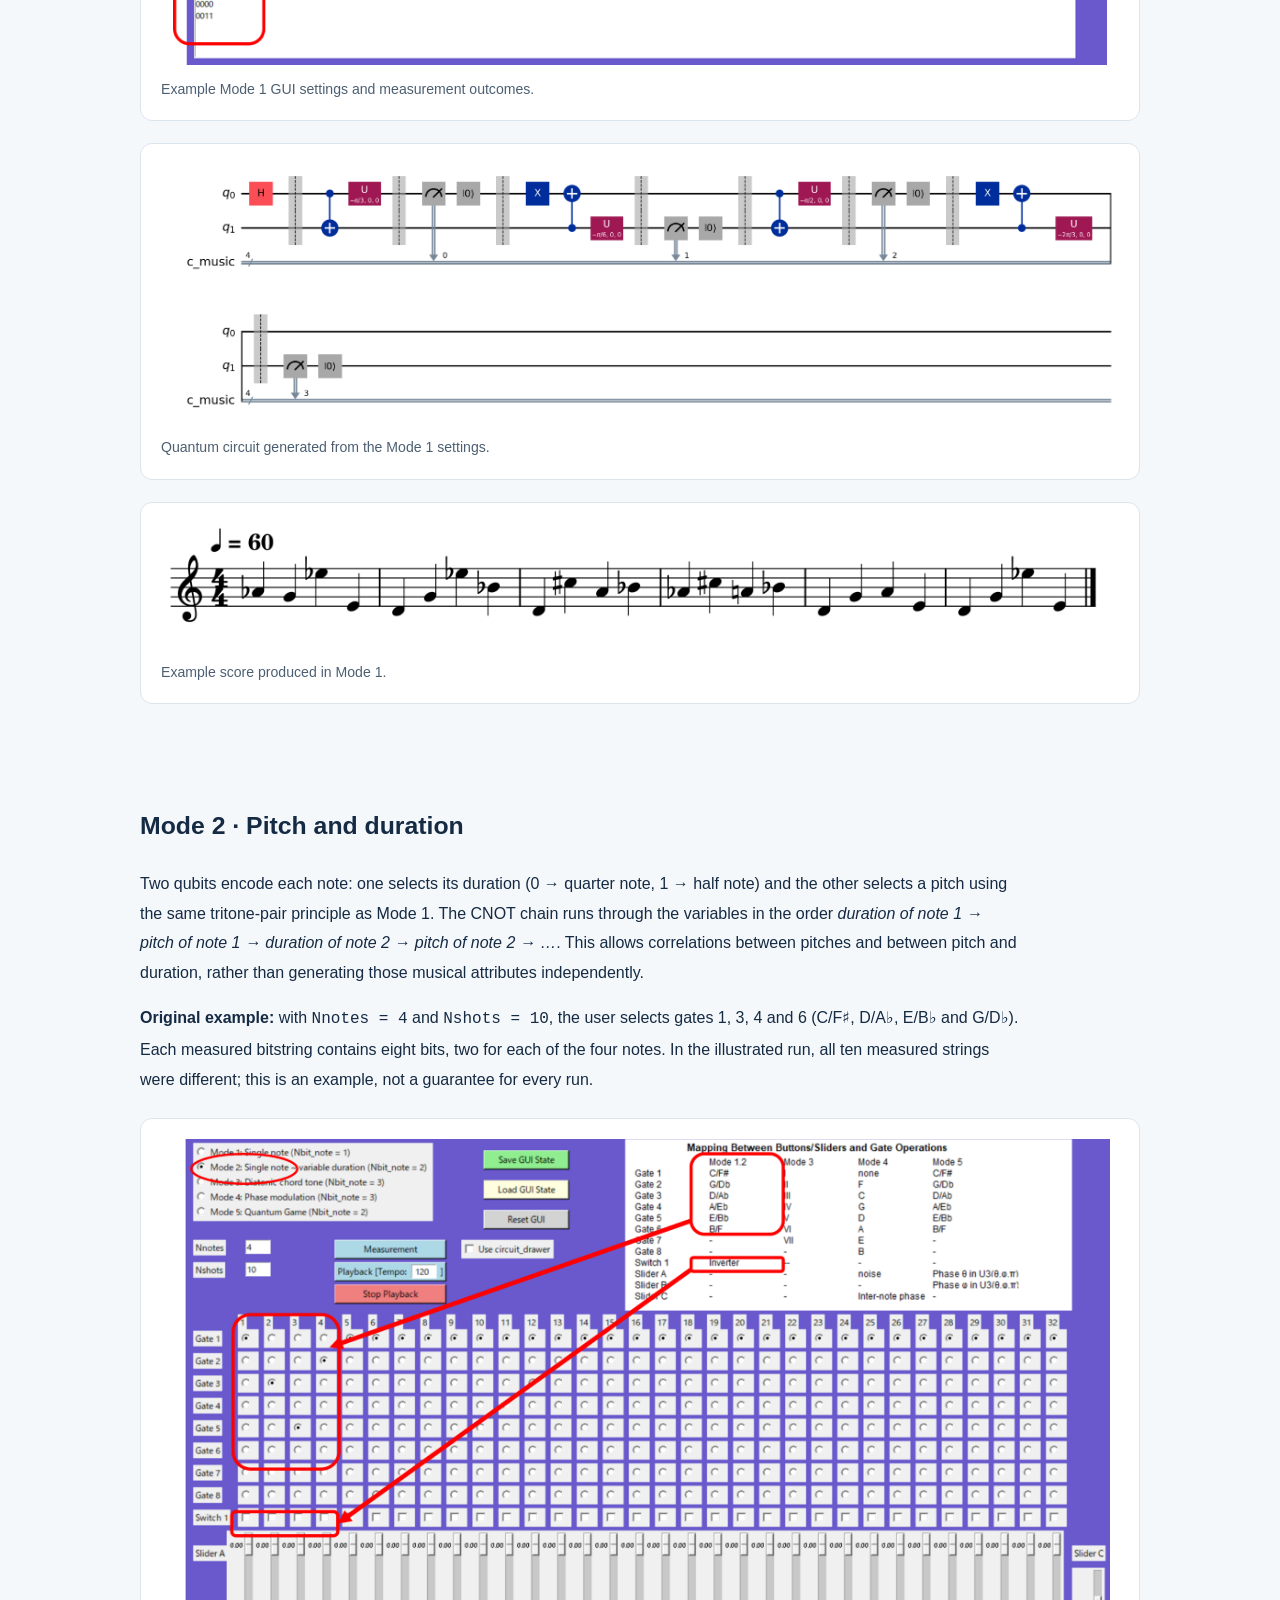
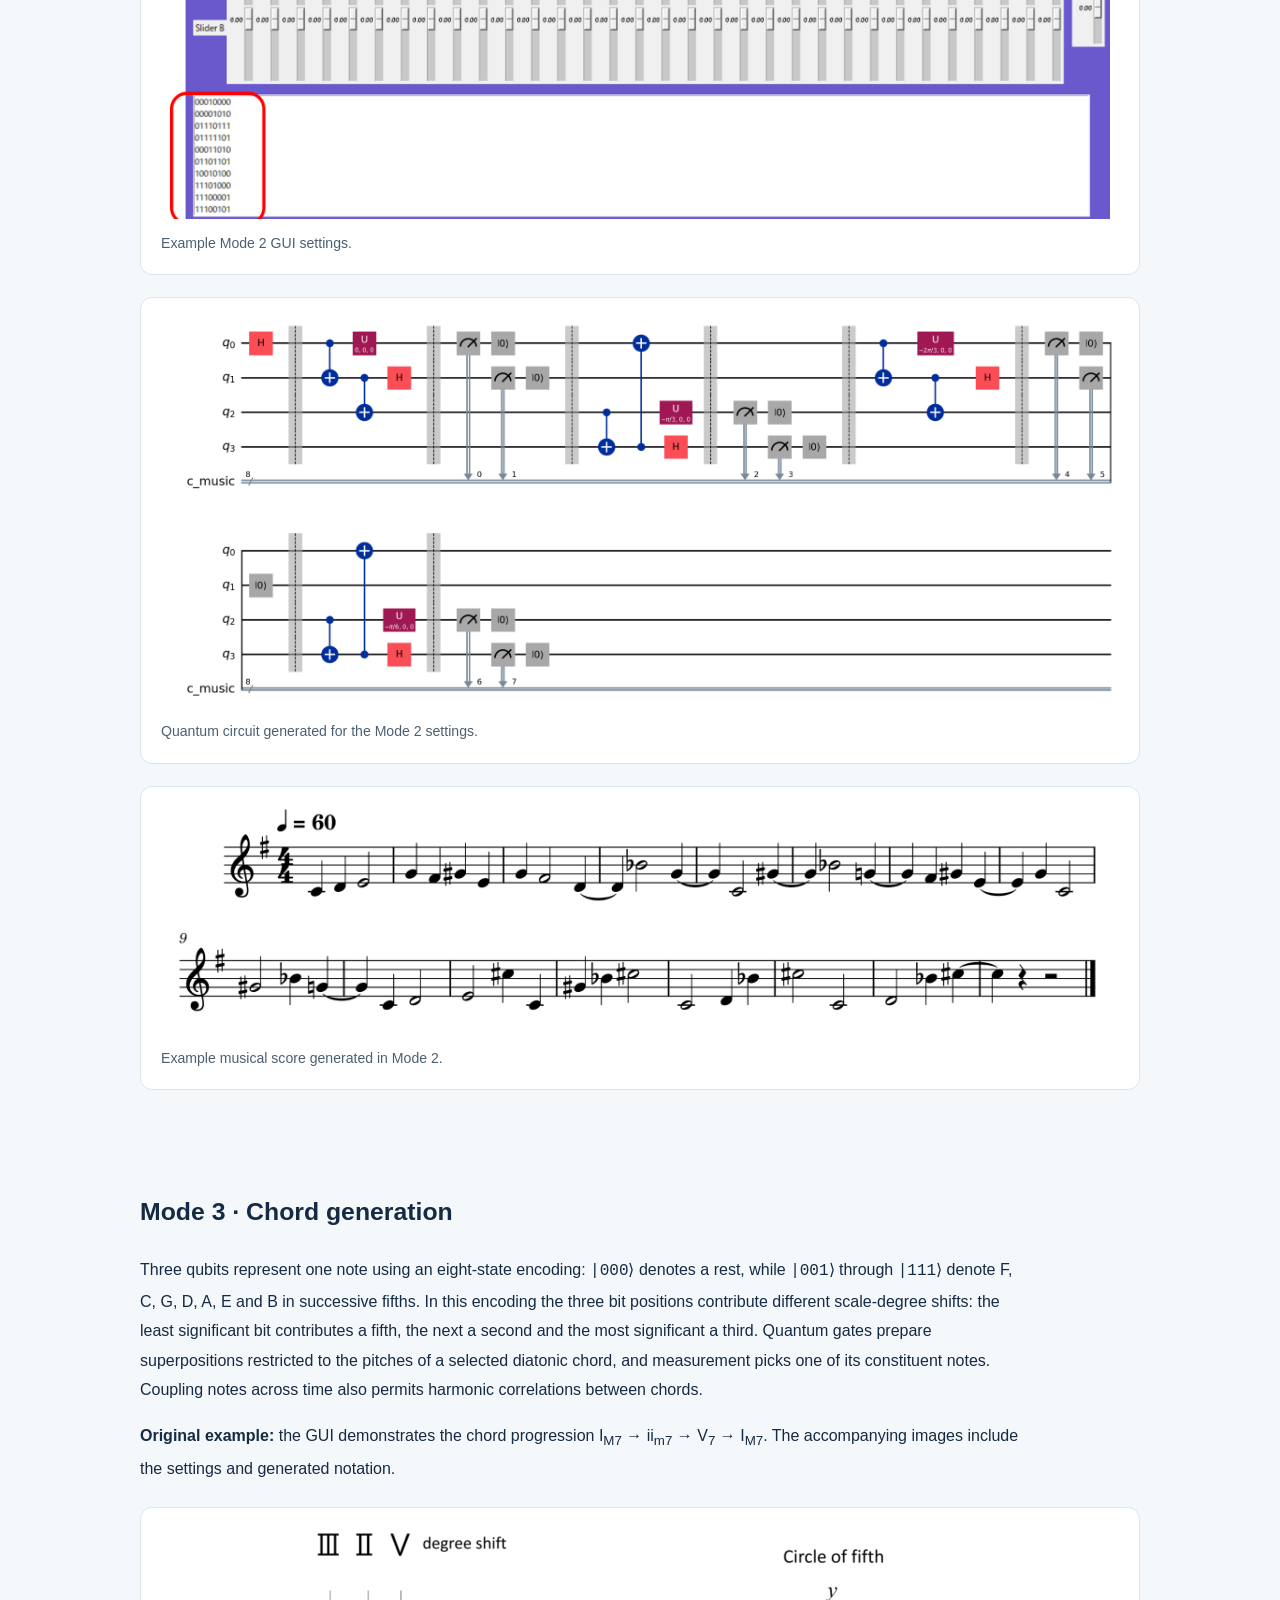
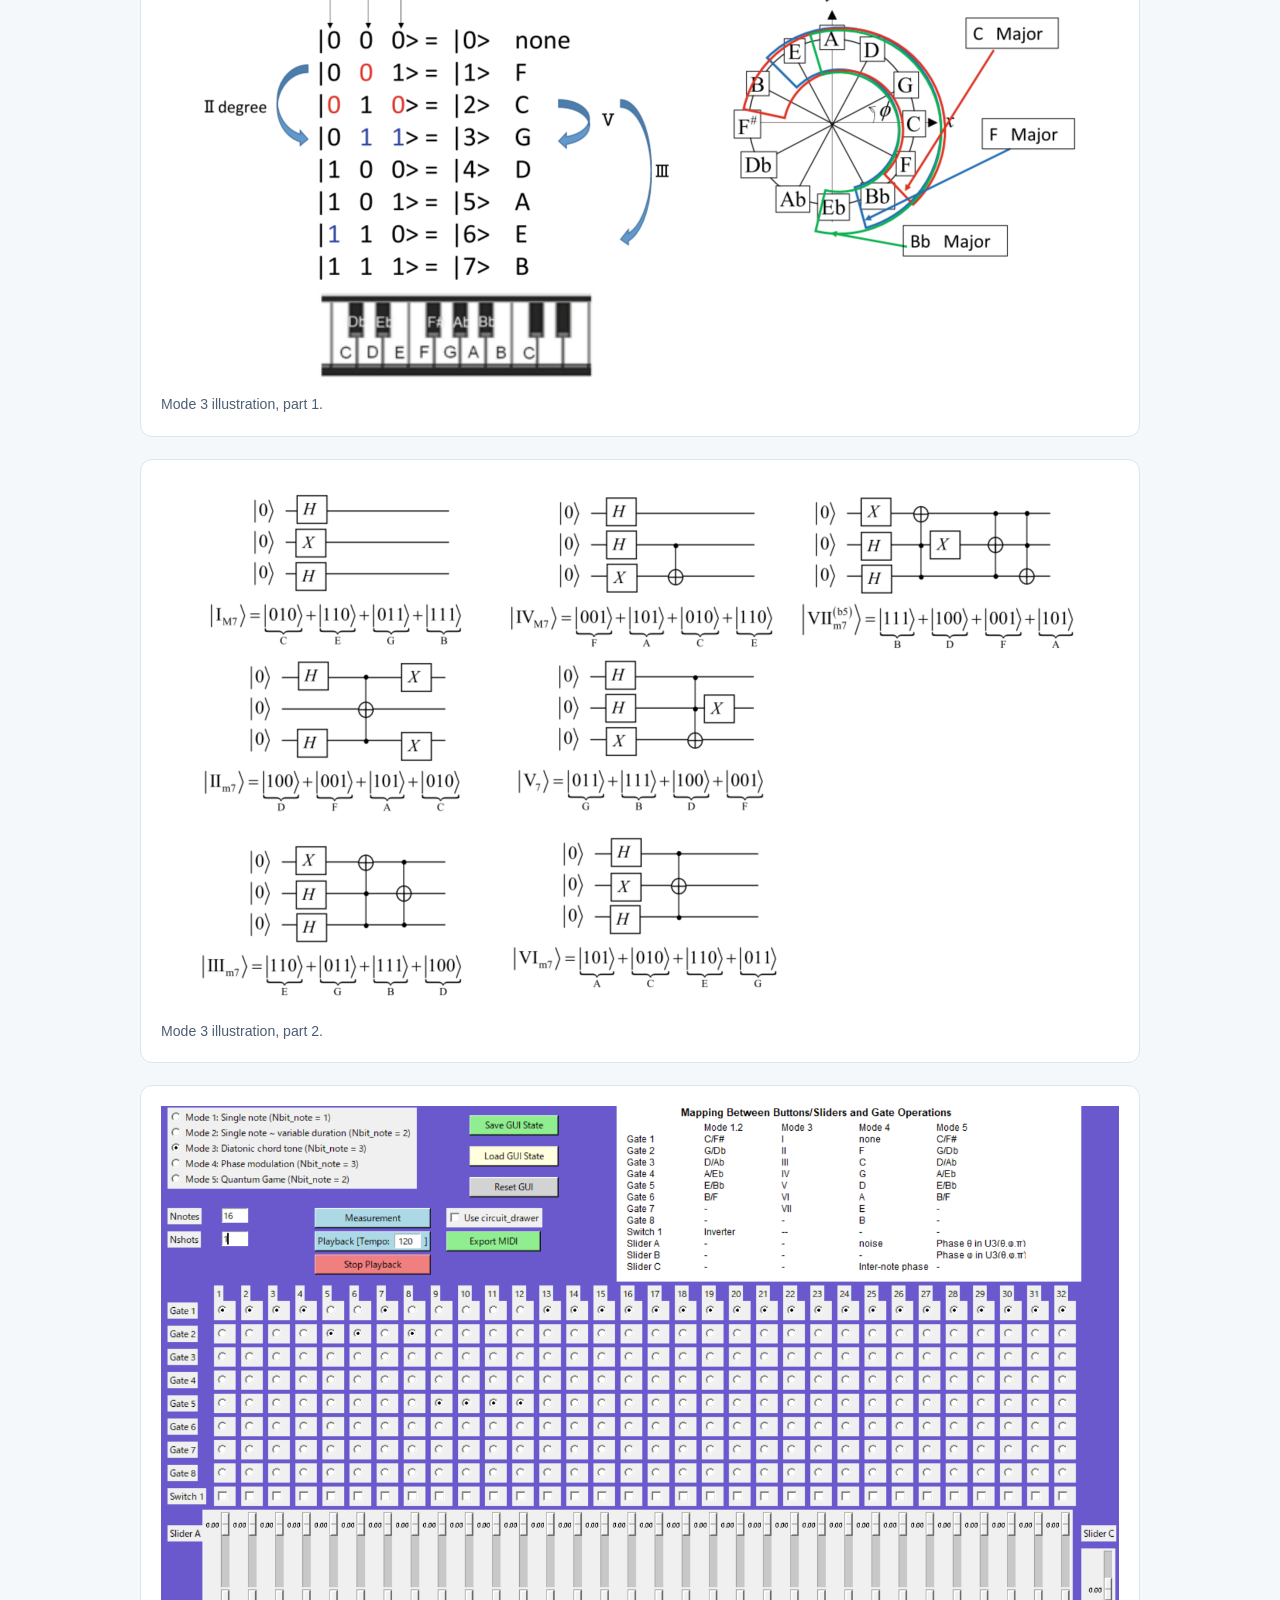
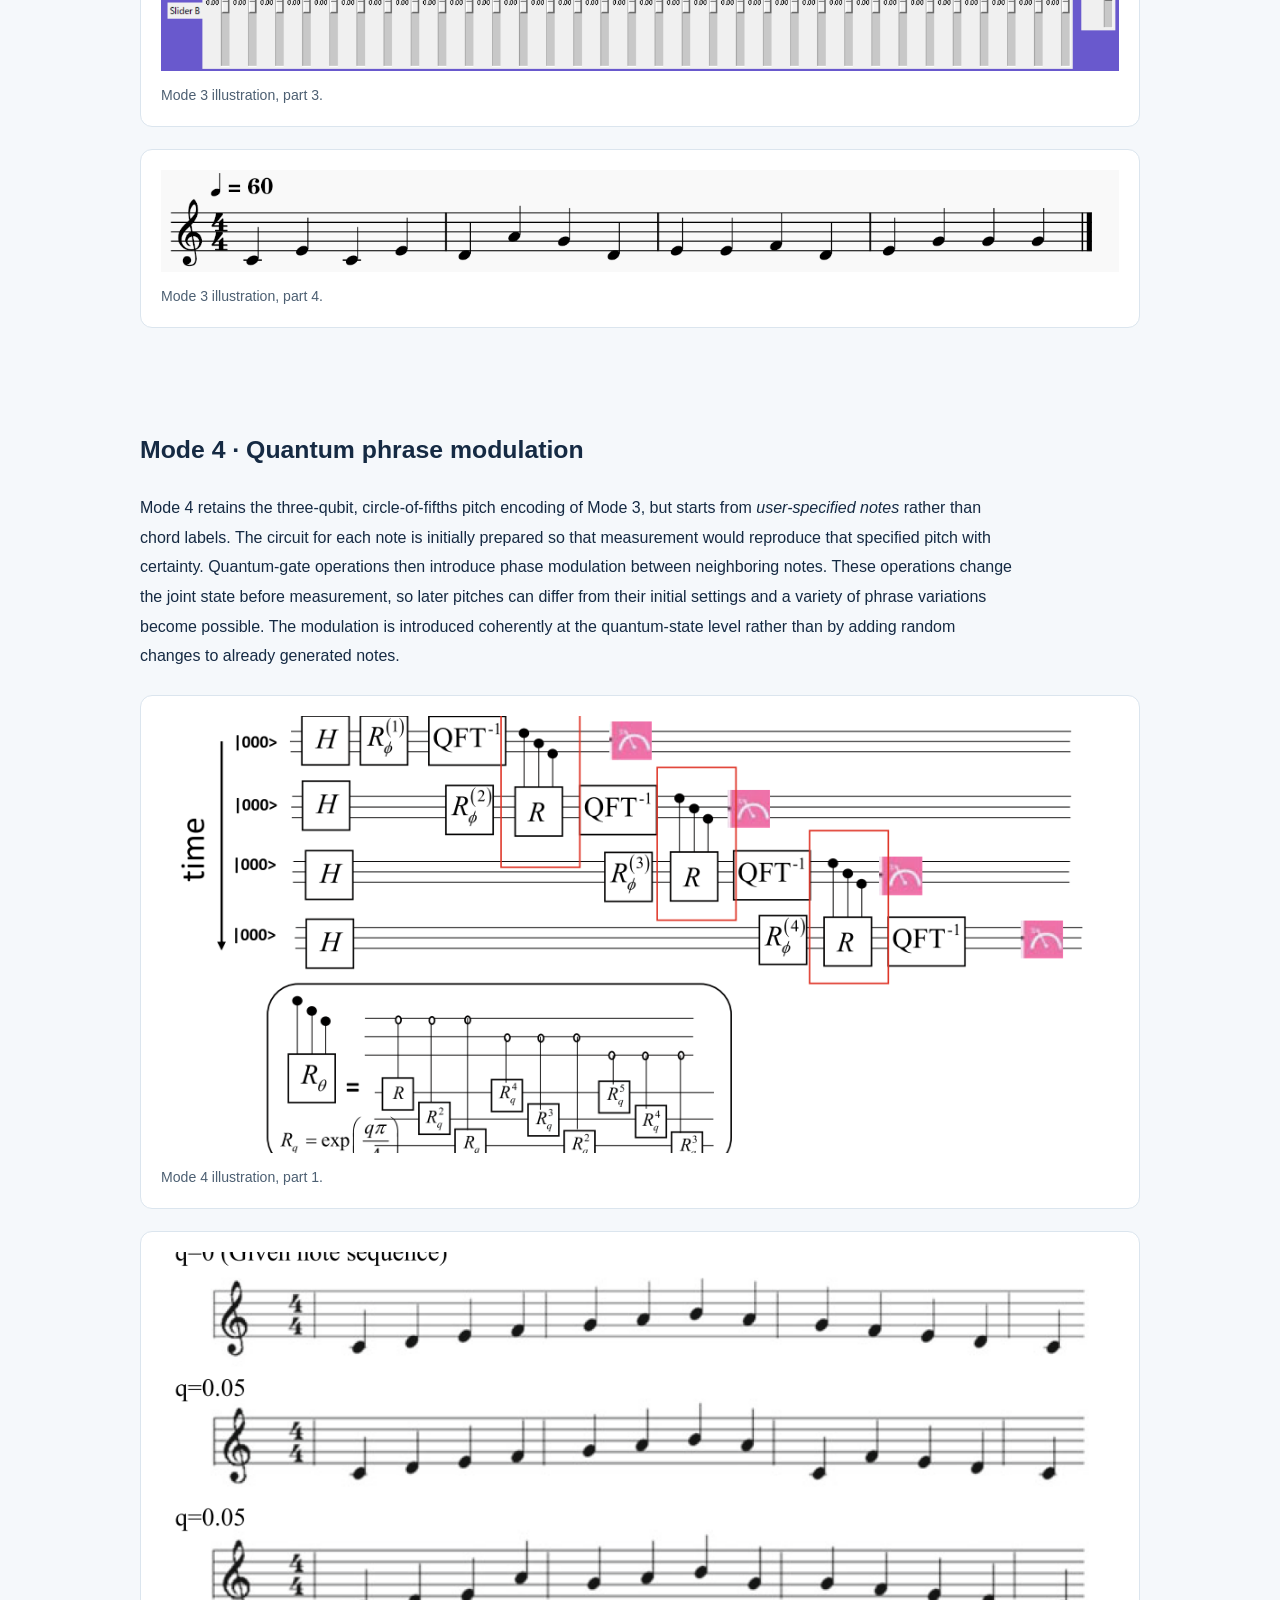
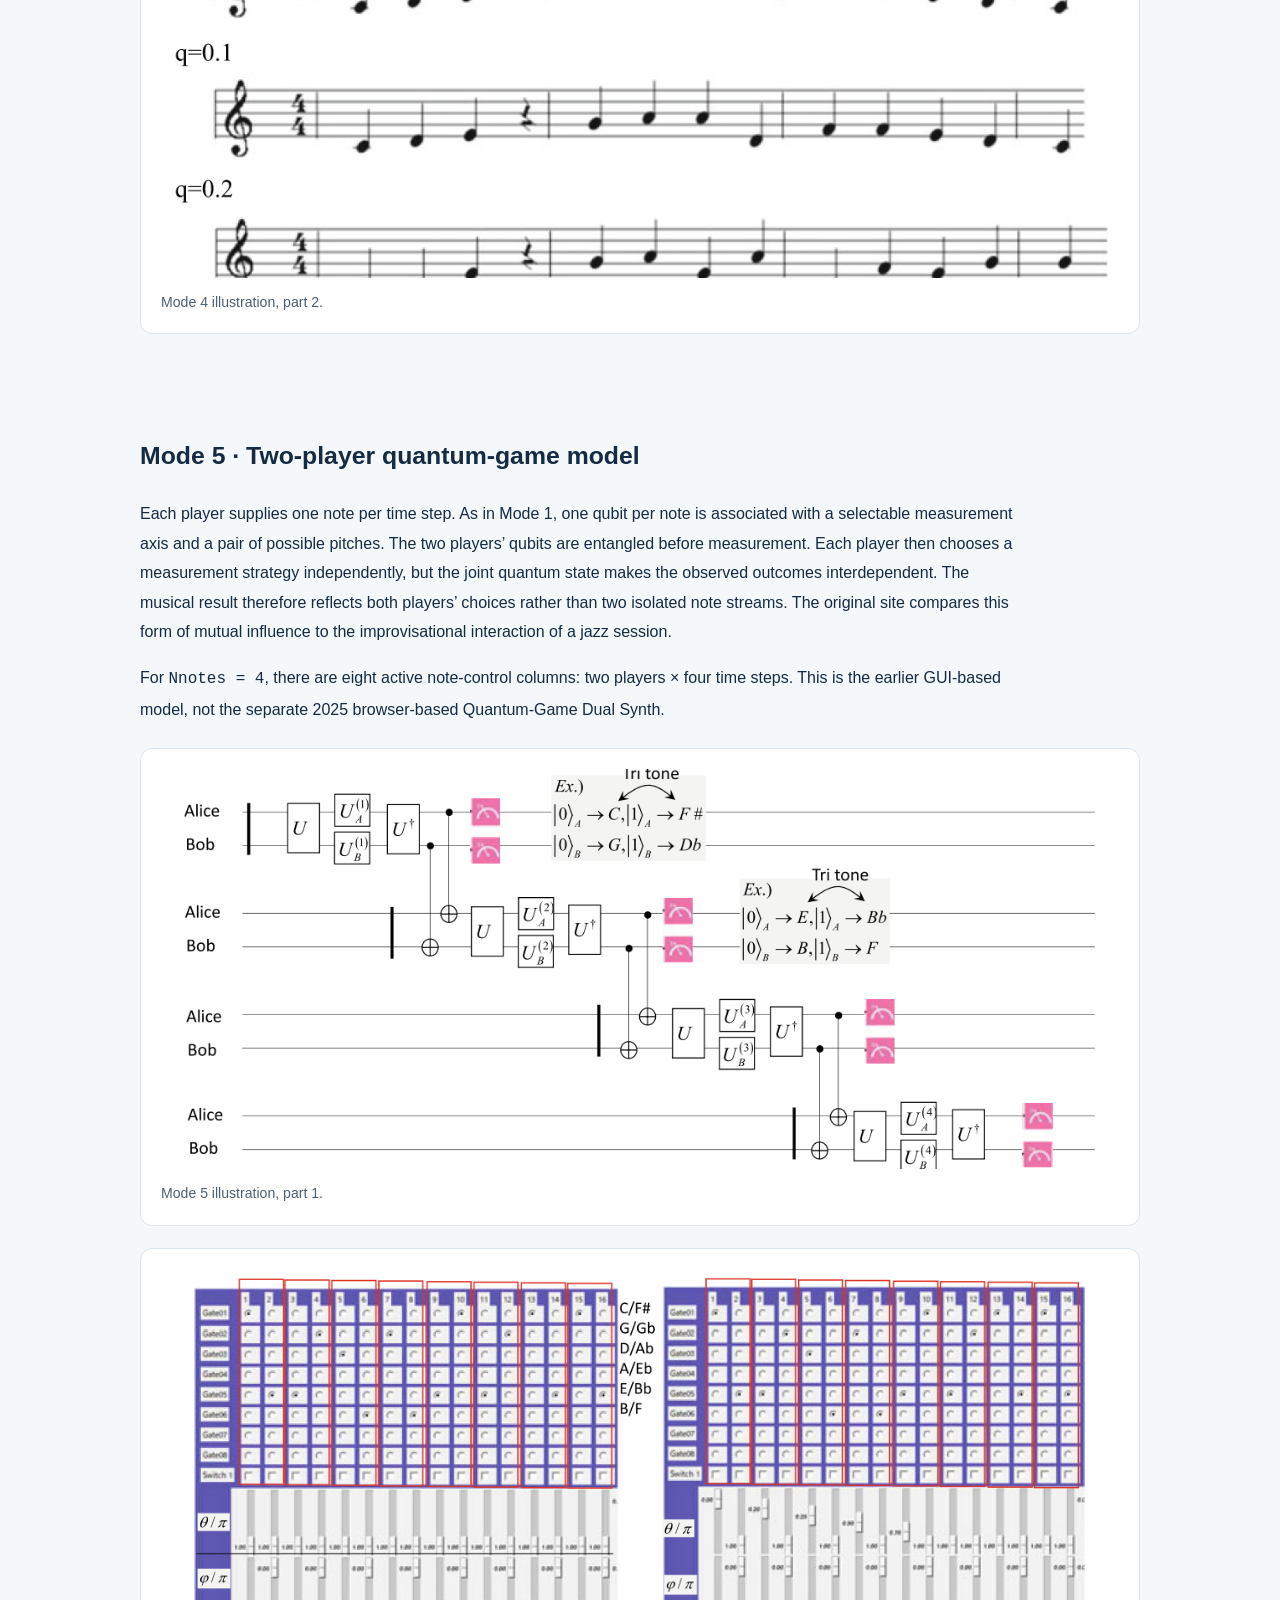
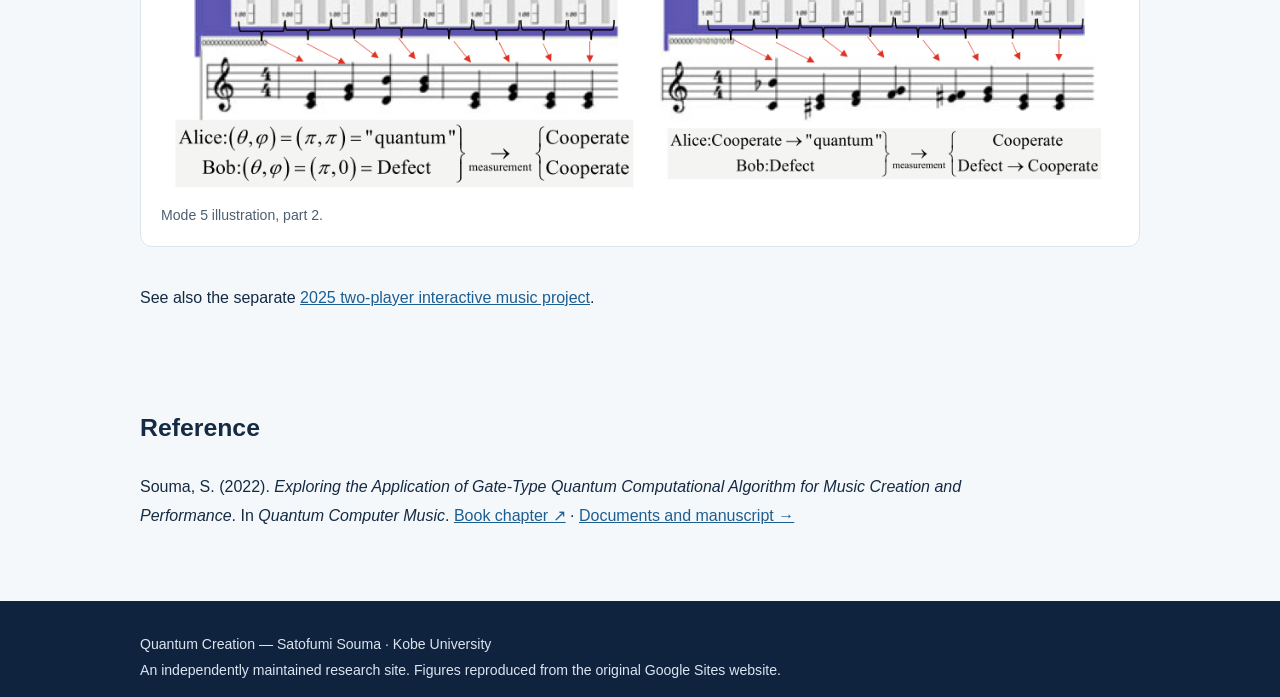
==== commit 1fa817a7: "Expand bilingual Code page with source-grounded GUI and mode details" ====
--- a/code/index.html
+++ b/code/index.html
@@ -1,8 +1,8 @@
 <!DOCTYPE html><html lang="en"><head><meta charset="UTF-8"><meta name="viewport" content="width=device-width,initial-scale=1"><meta name="description" content="Quantum Gate Music Generator interface and five modes documented on the original research website"><title>Quantum Gate Music Generator: Code &amp; Modes | Quantum Creation</title><link rel="stylesheet" href="/styles.css"></head><body><header><div class="container bar"><a class="brand" href="/">Quantum Creation<small>Quantum Computing × Music</small></a><nav aria-label="Main navigation"><a href="/">Home</a><a href="/research/mitou/">MITOU Project</a><a href="/documents/">Documents</a><a href="/code/">Code</a><a href="/ja/code/">日本語</a></nav></div></header><div class="hero"><div class="container"><div class="eyebrow">Research · Software · 2018–2020</div><h1>Quantum Gate Music Generator</h1><p>An archive of the GUI and five musical generation modes documented on the original Quantum Creation website.</p></div></div><main class="container"><section class="section article"><h2>Source code and interface</h2><p>The original research website describes a Python/Qiskit graphical interface for configuring quantum gates, running measurements, and translating their outcomes into musical sequences. It includes five selectable modes. The screenshots below are archived from the original website.</p><p><a class="button" href="https://github.com/ssouma3/qumusic/tree/main">Original GitHub source repository ↗</a> <a href="https://www.quantum-creation.jp/code">Original Code page ↗</a></p><p class="subtle">This is the earlier Quantum Gate Music Generator, distinct from the later web-based two-player <a href="/research/quantum-game/">Quantum-Game Dual Synth</a>.</p></section>
-<section class="section"><h2>Graphical interface</h2><div class="figure-gallery"><figure class="research-figure"><img src="/assets/images/original-site/code/01_figure-01.png" class="research-image" alt="Main GUI for Quantum Gate Music Generator" loading="lazy"><figcaption>Main GUI. Controls include mode selection, Nnotes (time steps), Nshots (measurement runs), measurement, playback, and state saving/loading.</figcaption></figure></div><p class="article">The bottom output panel shows measured bitstrings. The rightmost bit represents the earliest note in time; each row is a distinct result among the measurement shots.</p></section>
-<section class="section"><h2>Mode 1 · Stochastic note generation</h2><p class="article">One qubit represents each note. The user chooses a measurement-axis setting, and a chain of CNOT gates connects successive time steps. Measurements select notes probabilistically; multiple shots can produce different note sequences.</p><div class="figure-gallery"><figure class="research-figure"><img src="/assets/images/original-site/code/02_figure-02.png" class="research-image" alt="Mode 1 GUI and measured note sequences" loading="lazy"><figcaption>Example Mode 1 GUI settings and measurement outcomes.</figcaption></figure><figure class="research-figure"><img src="/assets/images/original-site/code/03_figure-03.png" class="research-image" alt="Mode 1 quantum circuit" loading="lazy"><figcaption>Quantum circuit generated from the Mode 1 settings.</figcaption></figure><figure class="research-figure"><img src="/assets/images/original-site/code/04_figure-04.png" class="research-image" alt="Musical score generated in Mode 1" loading="lazy"><figcaption>Example score produced in Mode 1.</figcaption></figure></div></section>
-<section class="section"><h2>Mode 2 · Pitch and duration</h2><p class="article">Two qubits represent each note: one for note duration (quarter note or half note) and one for pitch. CNOT links along the sequence introduce correlations between pitch and duration.</p><div class="figure-gallery"><figure class="research-figure"><img src="/assets/images/original-site/code/05_figure-05.png" class="research-image" alt="Mode 2 GUI for pitch and duration" loading="lazy"><figcaption>Example Mode 2 GUI settings.</figcaption></figure><figure class="research-figure"><img src="/assets/images/original-site/code/06_figure-06.png" class="research-image" alt="Mode 2 quantum circuit" loading="lazy"><figcaption>Quantum circuit generated for the Mode 2 settings.</figcaption></figure><figure class="research-figure"><img src="/assets/images/original-site/code/07_figure-07.png" class="research-image" alt="Mode 2 generated musical score" loading="lazy"><figcaption>Example musical score generated in Mode 2.</figcaption></figure></div></section>
-<section class="section"><h2>Mode 3 · Chord generation</h2><p class="article">Three qubits encode pitches using a mapping based on the circle of fifths. Quantum states are configured to represent notes belonging to diatonic chords, and measurement selects individual notes. The original site illustrates a I–ii–V–I chord progression.</p><div class="figure-gallery"><figure class="research-figure"><img src="/assets/images/original-site/code/08_figure-08.png" class="research-image" alt="Mode 3 chord-generation illustration 1" loading="lazy"><figcaption>Mode 3 illustration, part 1.</figcaption></figure><figure class="research-figure"><img src="/assets/images/original-site/code/09_figure-09.png" class="research-image" alt="Mode 3 chord-generation illustration 2" loading="lazy"><figcaption>Mode 3 illustration, part 2.</figcaption></figure><figure class="research-figure"><img src="/assets/images/original-site/code/10_figure-10.png" class="research-image" alt="Mode 3 chord-generation illustration 3" loading="lazy"><figcaption>Mode 3 illustration, part 3.</figcaption></figure><figure class="research-figure"><img src="/assets/images/original-site/code/11_figure-11.png" class="research-image" alt="Mode 3 chord-generation illustration 4" loading="lazy"><figcaption>Mode 3 illustration, part 4.</figcaption></figure></div></section>
-<section class="section"><h2>Mode 4 · Quantum phrase modulation</h2><p class="article">A specified pitch sequence is encoded using three-qubit states. Quantum-gate operations between neighboring notes modify the resulting possibilities coherently before measurement, allowing probabilistic variations of the original phrase.</p><div class="figure-gallery"><figure class="research-figure"><img src="/assets/images/original-site/code/12_figure-12.png" class="research-image" alt="Mode 4 quantum phrase modulation illustration 1" loading="lazy"><figcaption>Mode 4 illustration, part 1.</figcaption></figure><figure class="research-figure"><img src="/assets/images/original-site/code/13_figure-13.png" class="research-image" alt="Mode 4 quantum phrase modulation illustration 2" loading="lazy"><figcaption>Mode 4 illustration, part 2.</figcaption></figure></div></section>
-<section class="section"><h2>Mode 5 · Two-player quantum-game model</h2><p class="article">Two players select measurement strategies after their note states have been entangled. Their choices jointly influence the distribution of measured musical outcomes. This is the quantum-game mode of the earlier GUI, not a screenshot of the 2025 web demonstration.</p><div class="figure-gallery"><figure class="research-figure"><img src="/assets/images/original-site/code/14_figure-14.png" class="research-image" alt="Mode 5 two-player quantum-game model illustration 1" loading="lazy"><figcaption>Mode 5 illustration, part 1.</figcaption></figure><figure class="research-figure"><img src="/assets/images/original-site/code/15_figure-15.png" class="research-image" alt="Mode 5 two-player quantum-game model illustration 2" loading="lazy"><figcaption>Mode 5 illustration, part 2.</figcaption></figure></div><p class="article">See also the separate <a href="/research/quantum-game/">2025 two-player interactive music project</a>.</p></section>
+<section class="section"><h2>Graphical interface</h2><div class="notice"><strong>How the GUI is organized.</strong> Modes 1–5 determine the number of qubits assigned to each note (shown as <code>Nbit_note</code>). <code>Nnotes</code> sets the number of musical time steps: in Modes 1–4, this is also the number of active gate-control columns. Mode 5 has two players per time step, so four time steps require eight columns. <code>Nshots</code> sets the number of measurement runs. <strong>Measurement</strong> generates results, <strong>Playback</strong> plays them, and <strong>Stop Playback</strong> stops after the current shot sequence. The <strong>Save GUI State</strong> and <strong>Load GUI State</strong> controls preserve and restore the configuration.</div><p class="article">Gate selectors and sliders are arranged by musical time step, from left to right. Their interpretation depends on the selected mode. In the bottom result panel, the rightmost bit represents the earliest note; the full bitstring normally has <code>Nbit_note × Nnotes</code> digits, and each displayed row is a distinct outcome from the shots.</p><div class="figure-gallery"><figure class="research-figure"><img src="/assets/images/original-site/code/01_figure-01.png" class="research-image" alt="Main GUI for Quantum Gate Music Generator" loading="lazy"><figcaption>Main GUI. Controls include mode selection, Nnotes (time steps), Nshots (measurement runs), measurement, playback, and state saving/loading.</figcaption></figure></div><p class="article">The bottom output panel shows measured bitstrings. The rightmost bit represents the earliest note in time; each row is a distinct result among the measurement shots.</p></section>
+<section class="section"><h2>Mode 1 · Stochastic note generation</h2><p class="article">One qubit encodes each note. For each time step, the user selects a measurement direction in the Bloch sphere’s x–z plane by specifying a rotation about the Y axis. The two possible measurement outcomes correspond to a pair of pitches separated by a tritone on the circle of fifths. A sequence of CNOT gates couples successive note qubits; depending on the gate and measurement settings, the resulting state can contain superposition and entanglement across time. The measurement outcomes are mapped to notes and played, with distinct outcomes from repeated shots forming alternative melodies.</p><p class="article"><strong>Original example:</strong> four notes are configured using gate choices 1, 2, 3 and 4, corresponding to the pitch pairs G/F♯, G/D♭, D/A♭ and E/B♭. With ten shots, the illustrated run produced six different measurement results. The rightmost bit is played first. When <em>Use circuit drawer</em> is enabled, the circuit diagram is generated and saved as <code>circuit_diagram.png</code>.</p><div class="figure-gallery"><figure class="research-figure"><img src="/assets/images/original-site/code/02_figure-02.png" class="research-image" alt="Mode 1 GUI and measured note sequences" loading="lazy"><figcaption>Example Mode 1 GUI settings and measurement outcomes.</figcaption></figure><figure class="research-figure"><img src="/assets/images/original-site/code/03_figure-03.png" class="research-image" alt="Mode 1 quantum circuit" loading="lazy"><figcaption>Quantum circuit generated from the Mode 1 settings.</figcaption></figure><figure class="research-figure"><img src="/assets/images/original-site/code/04_figure-04.png" class="research-image" alt="Musical score generated in Mode 1" loading="lazy"><figcaption>Example score produced in Mode 1.</figcaption></figure></div></section>
+<section class="section"><h2>Mode 2 · Pitch and duration</h2><p class="article">Two qubits encode each note: one selects its duration (0 → quarter note, 1 → half note) and the other selects a pitch using the same tritone-pair principle as Mode 1. The CNOT chain runs through the variables in the order <em>duration of note 1 → pitch of note 1 → duration of note 2 → pitch of note 2 → …</em>. This allows correlations between pitches and between pitch and duration, rather than generating those musical attributes independently.</p><p class="article"><strong>Original example:</strong> with <code>Nnotes = 4</code> and <code>Nshots = 10</code>, the user selects gates 1, 3, 4 and 6 (C/F♯, D/A♭, E/B♭ and G/D♭). Each measured bitstring contains eight bits, two for each of the four notes. In the illustrated run, all ten measured strings were different; this is an example, not a guarantee for every run.</p><div class="figure-gallery"><figure class="research-figure"><img src="/assets/images/original-site/code/05_figure-05.png" class="research-image" alt="Mode 2 GUI for pitch and duration" loading="lazy"><figcaption>Example Mode 2 GUI settings.</figcaption></figure><figure class="research-figure"><img src="/assets/images/original-site/code/06_figure-06.png" class="research-image" alt="Mode 2 quantum circuit" loading="lazy"><figcaption>Quantum circuit generated for the Mode 2 settings.</figcaption></figure><figure class="research-figure"><img src="/assets/images/original-site/code/07_figure-07.png" class="research-image" alt="Mode 2 generated musical score" loading="lazy"><figcaption>Example musical score generated in Mode 2.</figcaption></figure></div></section>
+<section class="section"><h2>Mode 3 · Chord generation</h2><p class="article">Three qubits represent one note using an eight-state encoding: <code>|000⟩</code> denotes a rest, while <code>|001⟩</code> through <code>|111⟩</code> denote F, C, G, D, A, E and B in successive fifths. In this encoding the three bit positions contribute different scale-degree shifts: the least significant bit contributes a fifth, the next a second and the most significant a third. Quantum gates prepare superpositions restricted to the pitches of a selected diatonic chord, and measurement picks one of its constituent notes. Coupling notes across time also permits harmonic correlations between chords.</p><p class="article"><strong>Original example:</strong> the GUI demonstrates the chord progression I<sub>M7</sub> → ii<sub>m7</sub> → V<sub>7</sub> → I<sub>M7</sub>. The accompanying images include the settings and generated notation.</p><div class="figure-gallery"><figure class="research-figure"><img src="/assets/images/original-site/code/08_figure-08.png" class="research-image" alt="Mode 3 chord-generation illustration 1" loading="lazy"><figcaption>Mode 3 illustration, part 1.</figcaption></figure><figure class="research-figure"><img src="/assets/images/original-site/code/09_figure-09.png" class="research-image" alt="Mode 3 chord-generation illustration 2" loading="lazy"><figcaption>Mode 3 illustration, part 2.</figcaption></figure><figure class="research-figure"><img src="/assets/images/original-site/code/10_figure-10.png" class="research-image" alt="Mode 3 chord-generation illustration 3" loading="lazy"><figcaption>Mode 3 illustration, part 3.</figcaption></figure><figure class="research-figure"><img src="/assets/images/original-site/code/11_figure-11.png" class="research-image" alt="Mode 3 chord-generation illustration 4" loading="lazy"><figcaption>Mode 3 illustration, part 4.</figcaption></figure></div></section>
+<section class="section"><h2>Mode 4 · Quantum phrase modulation</h2><p class="article">Mode 4 retains the three-qubit, circle-of-fifths pitch encoding of Mode 3, but starts from <em>user-specified notes</em> rather than chord labels. The circuit for each note is initially prepared so that measurement would reproduce that specified pitch with certainty. Quantum-gate operations then introduce phase modulation between neighboring notes. These operations change the joint state before measurement, so later pitches can differ from their initial settings and a variety of phrase variations become possible. The modulation is introduced coherently at the quantum-state level rather than by adding random changes to already generated notes.</p><div class="figure-gallery"><figure class="research-figure"><img src="/assets/images/original-site/code/12_figure-12.png" class="research-image" alt="Mode 4 quantum phrase modulation illustration 1" loading="lazy"><figcaption>Mode 4 illustration, part 1.</figcaption></figure><figure class="research-figure"><img src="/assets/images/original-site/code/13_figure-13.png" class="research-image" alt="Mode 4 quantum phrase modulation illustration 2" loading="lazy"><figcaption>Mode 4 illustration, part 2.</figcaption></figure></div></section>
+<section class="section"><h2>Mode 5 · Two-player quantum-game model</h2><p class="article">Each player supplies one note per time step. As in Mode 1, one qubit per note is associated with a selectable measurement axis and a pair of possible pitches. The two players’ qubits are entangled before measurement. Each player then chooses a measurement strategy independently, but the joint quantum state makes the observed outcomes interdependent. The musical result therefore reflects both players’ choices rather than two isolated note streams. The original site compares this form of mutual influence to the improvisational interaction of a jazz session.</p><p class="article">For <code>Nnotes = 4</code>, there are eight active note-control columns: two players × four time steps. This is the earlier GUI-based model, not the separate 2025 browser-based Quantum-Game Dual Synth.</p><div class="figure-gallery"><figure class="research-figure"><img src="/assets/images/original-site/code/14_figure-14.png" class="research-image" alt="Mode 5 two-player quantum-game model illustration 1" loading="lazy"><figcaption>Mode 5 illustration, part 1.</figcaption></figure><figure class="research-figure"><img src="/assets/images/original-site/code/15_figure-15.png" class="research-image" alt="Mode 5 two-player quantum-game model illustration 2" loading="lazy"><figcaption>Mode 5 illustration, part 2.</figcaption></figure></div><p class="article">See also the separate <a href="/research/quantum-game/">2025 two-player interactive music project</a>.</p></section>
 <section class="section article"><h2>Reference</h2><p>Souma, S. (2022). <em>Exploring the Application of Gate-Type Quantum Computational Algorithm for Music Creation and Performance</em>. In <em>Quantum Computer Music</em>. <a href="https://doi.org/10.1007/978-3-031-13909-3_5">Book chapter ↗</a> · <a href="/documents/">Documents and manuscript →</a></p></section></main><footer class="footer"><div class="container">Quantum Creation — Satofumi Souma · Kobe University<br>An independently maintained research site. Figures reproduced from the original Google Sites website.</div></footer></body></html>
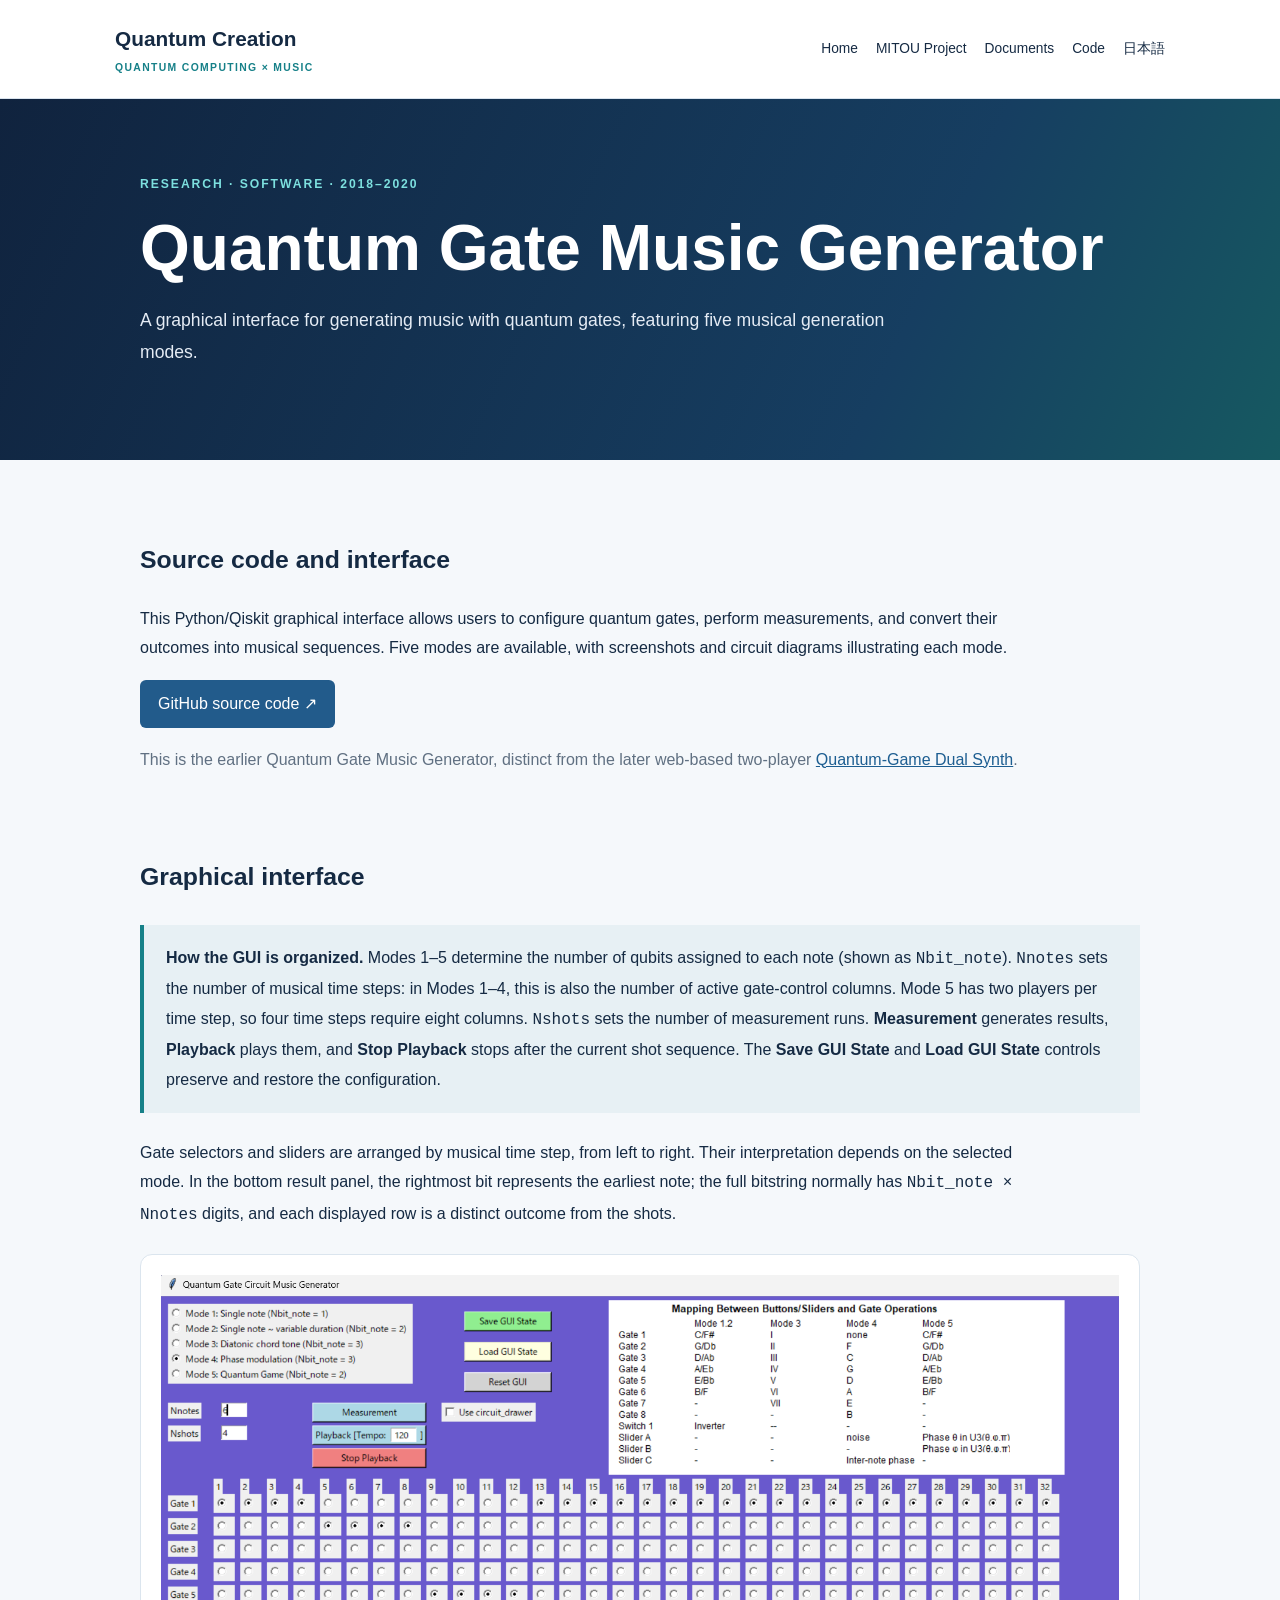
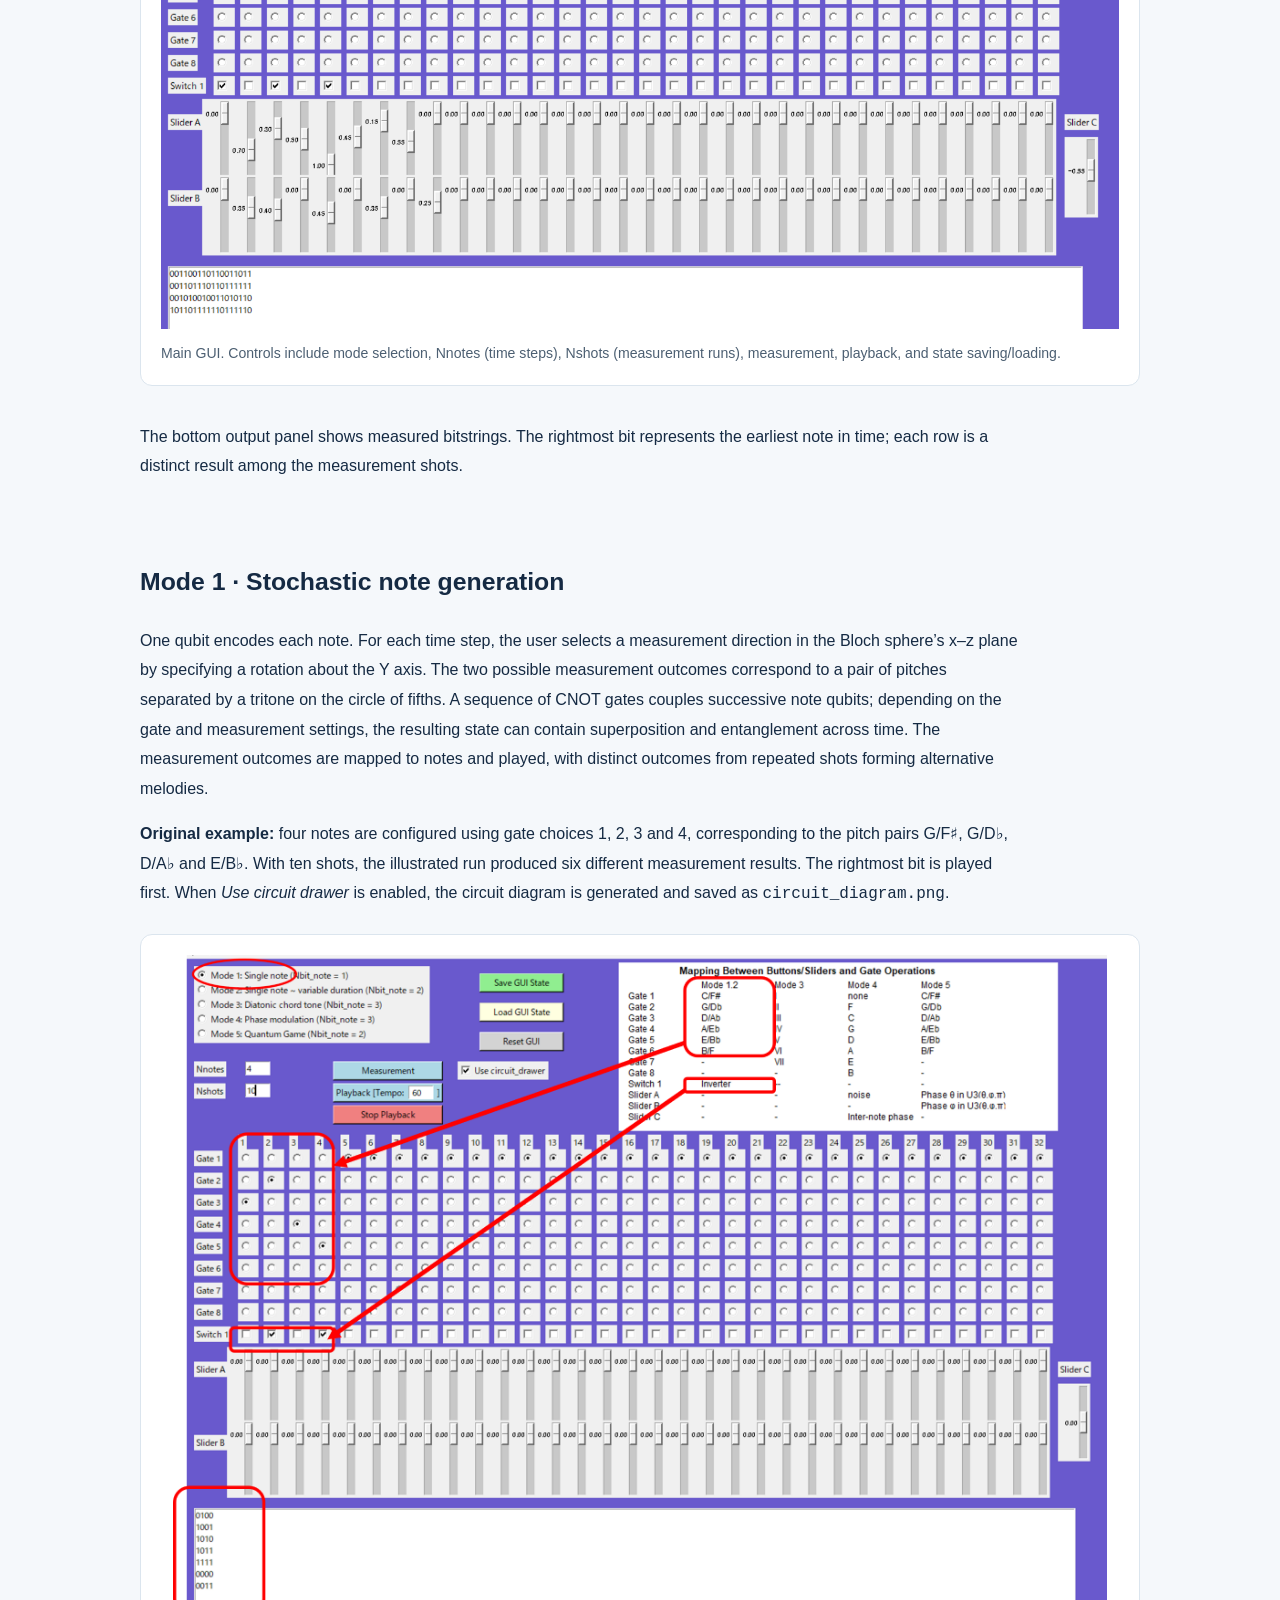
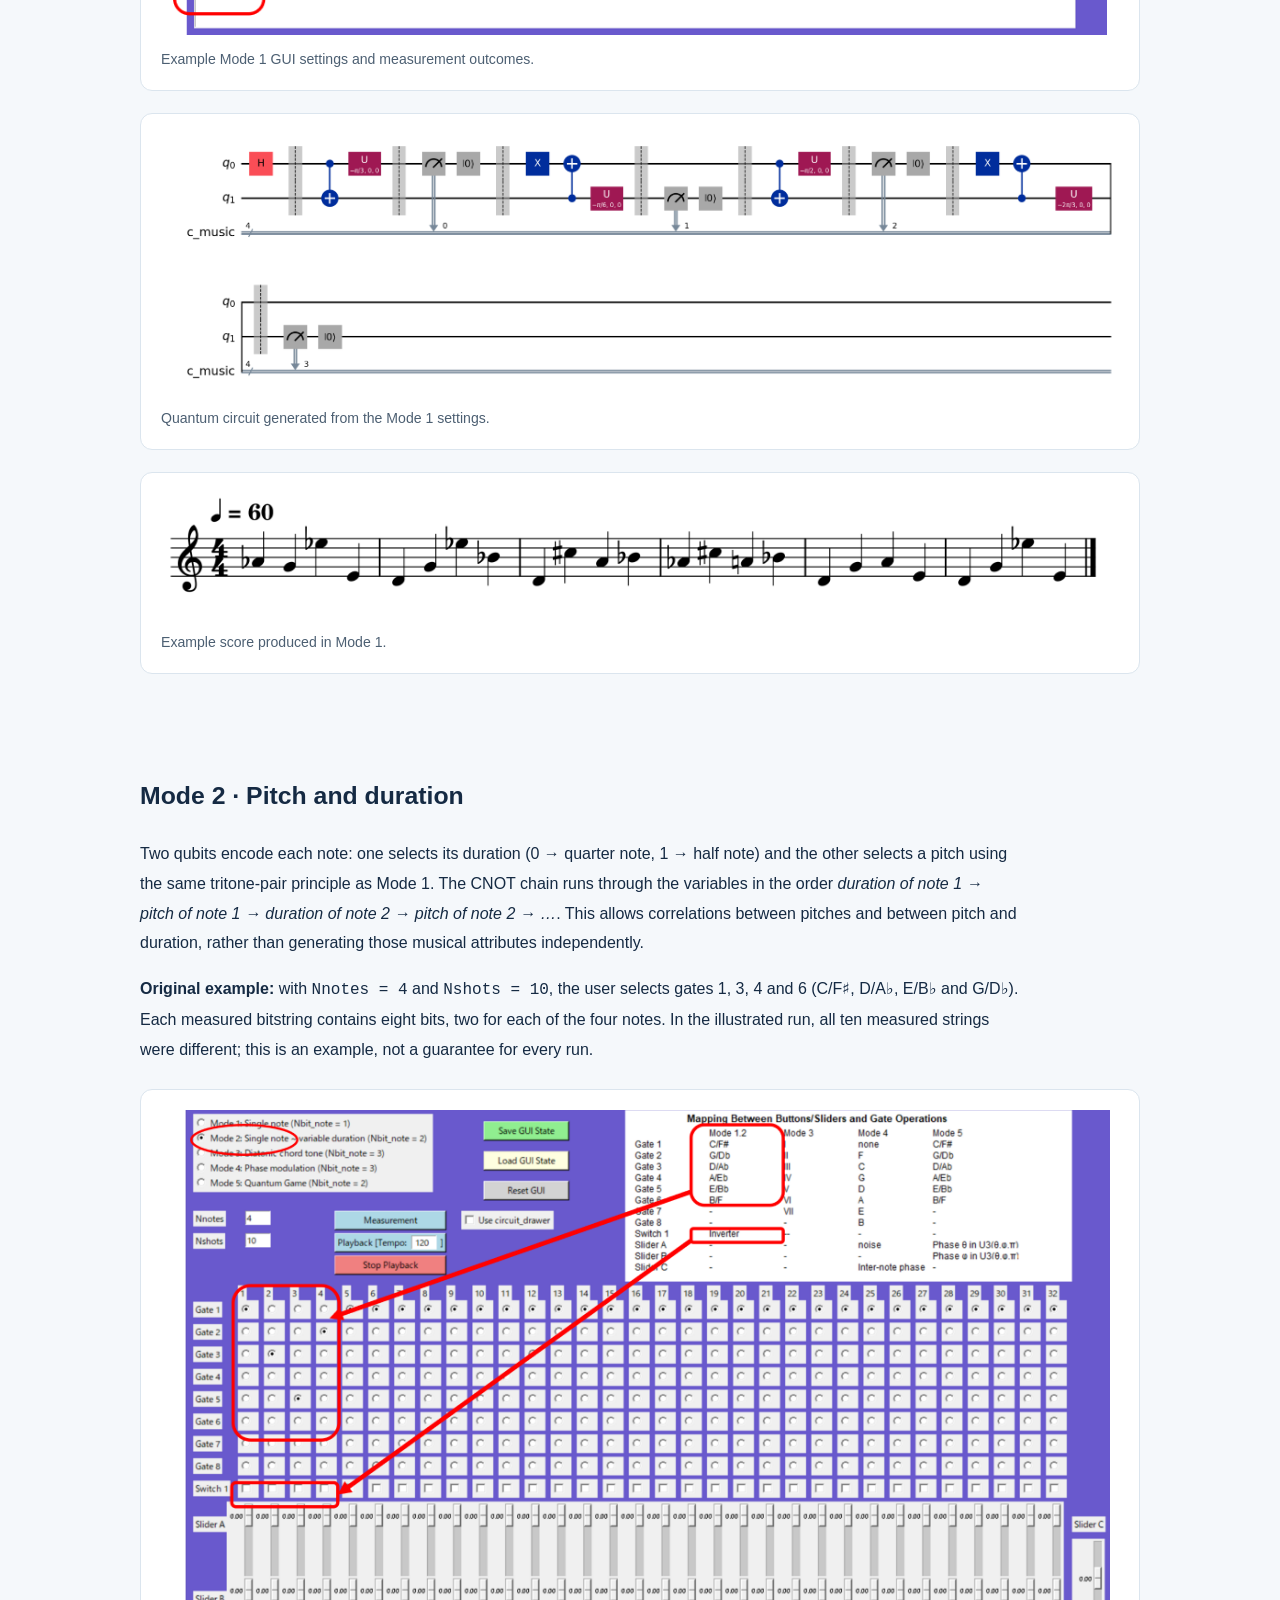
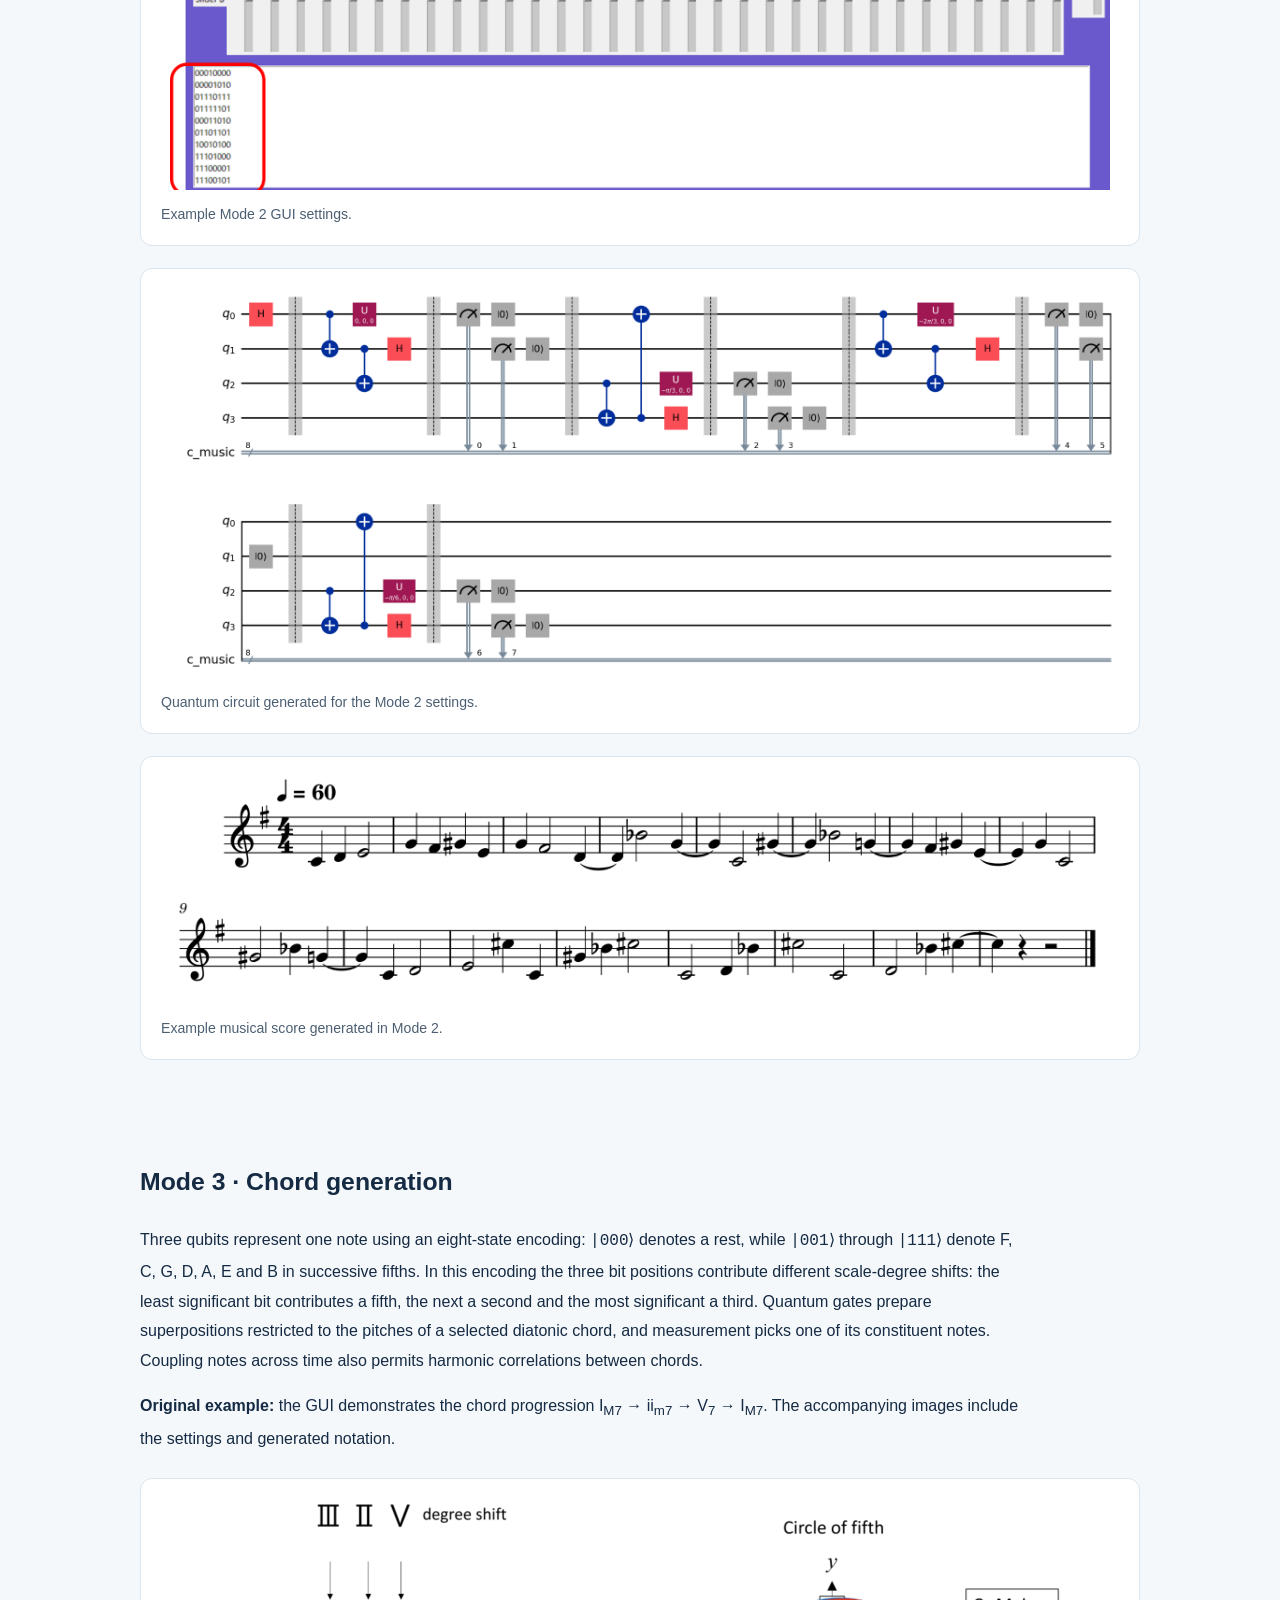
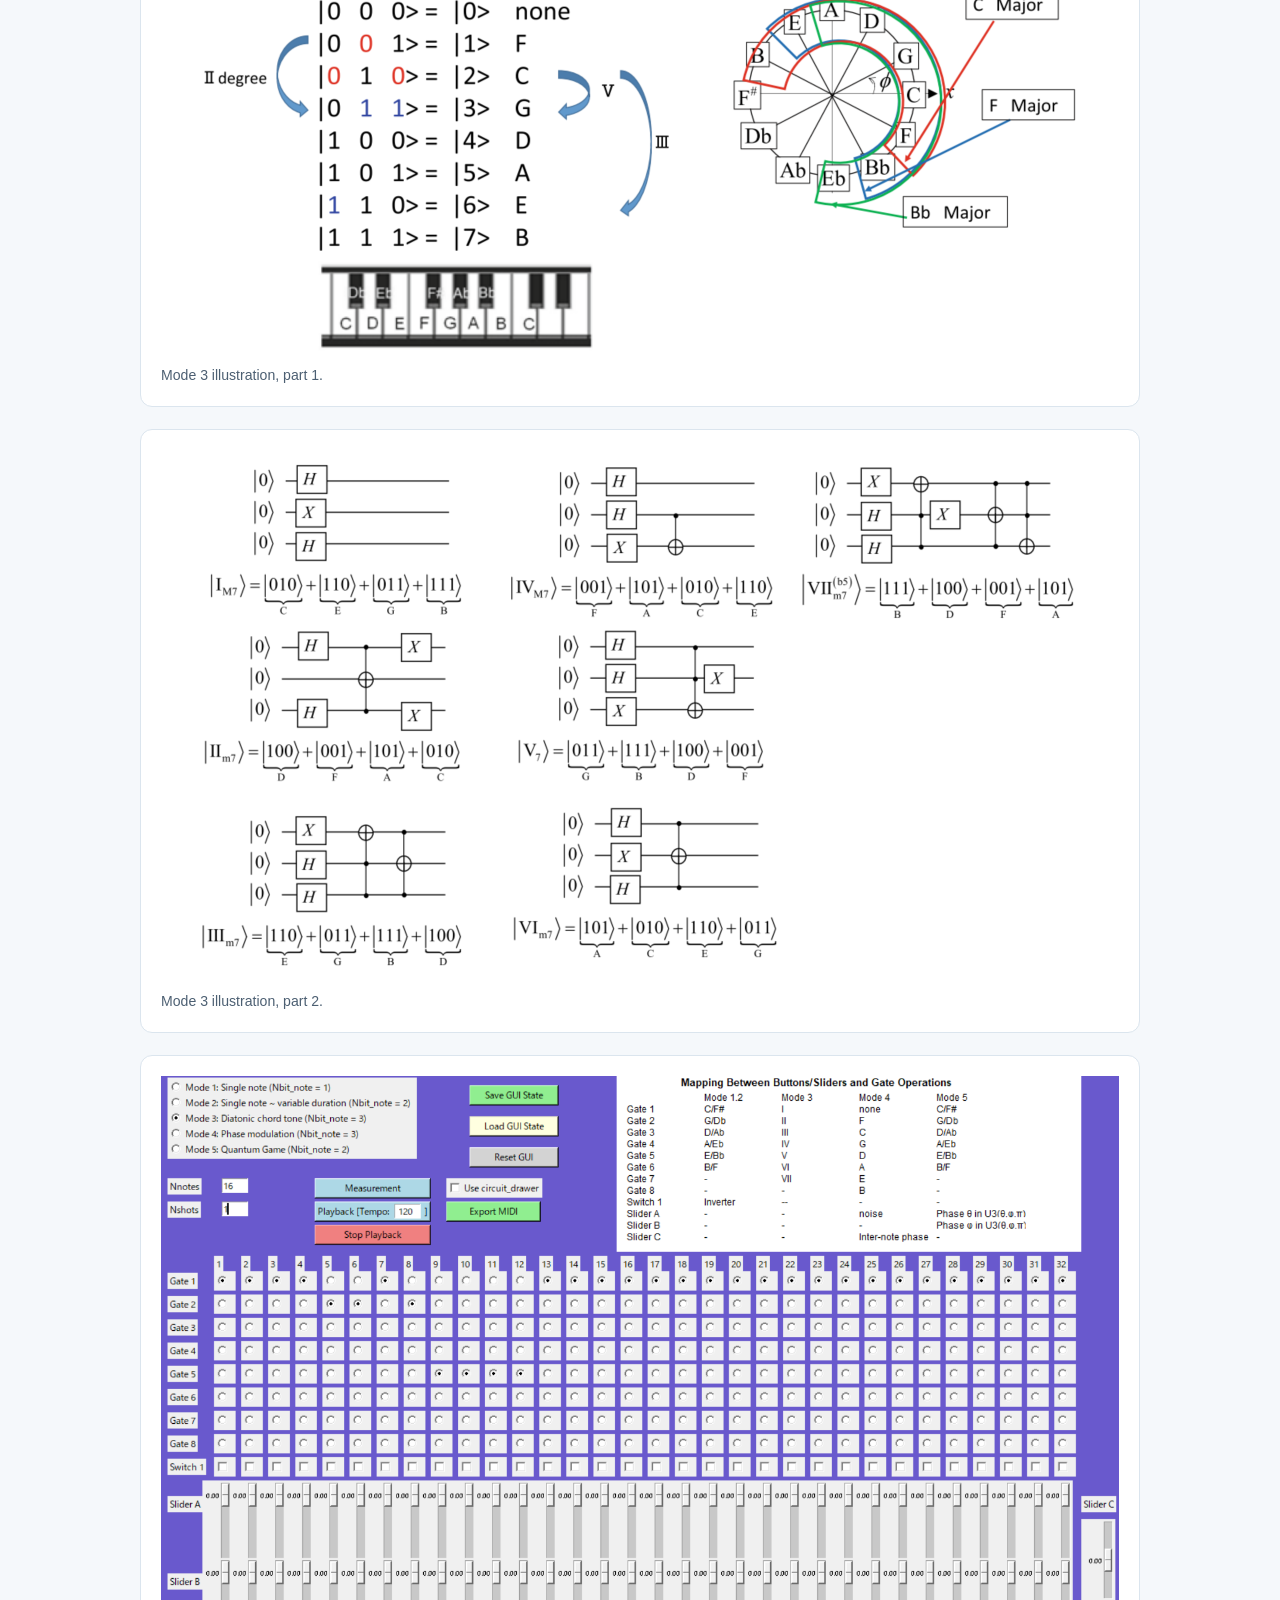
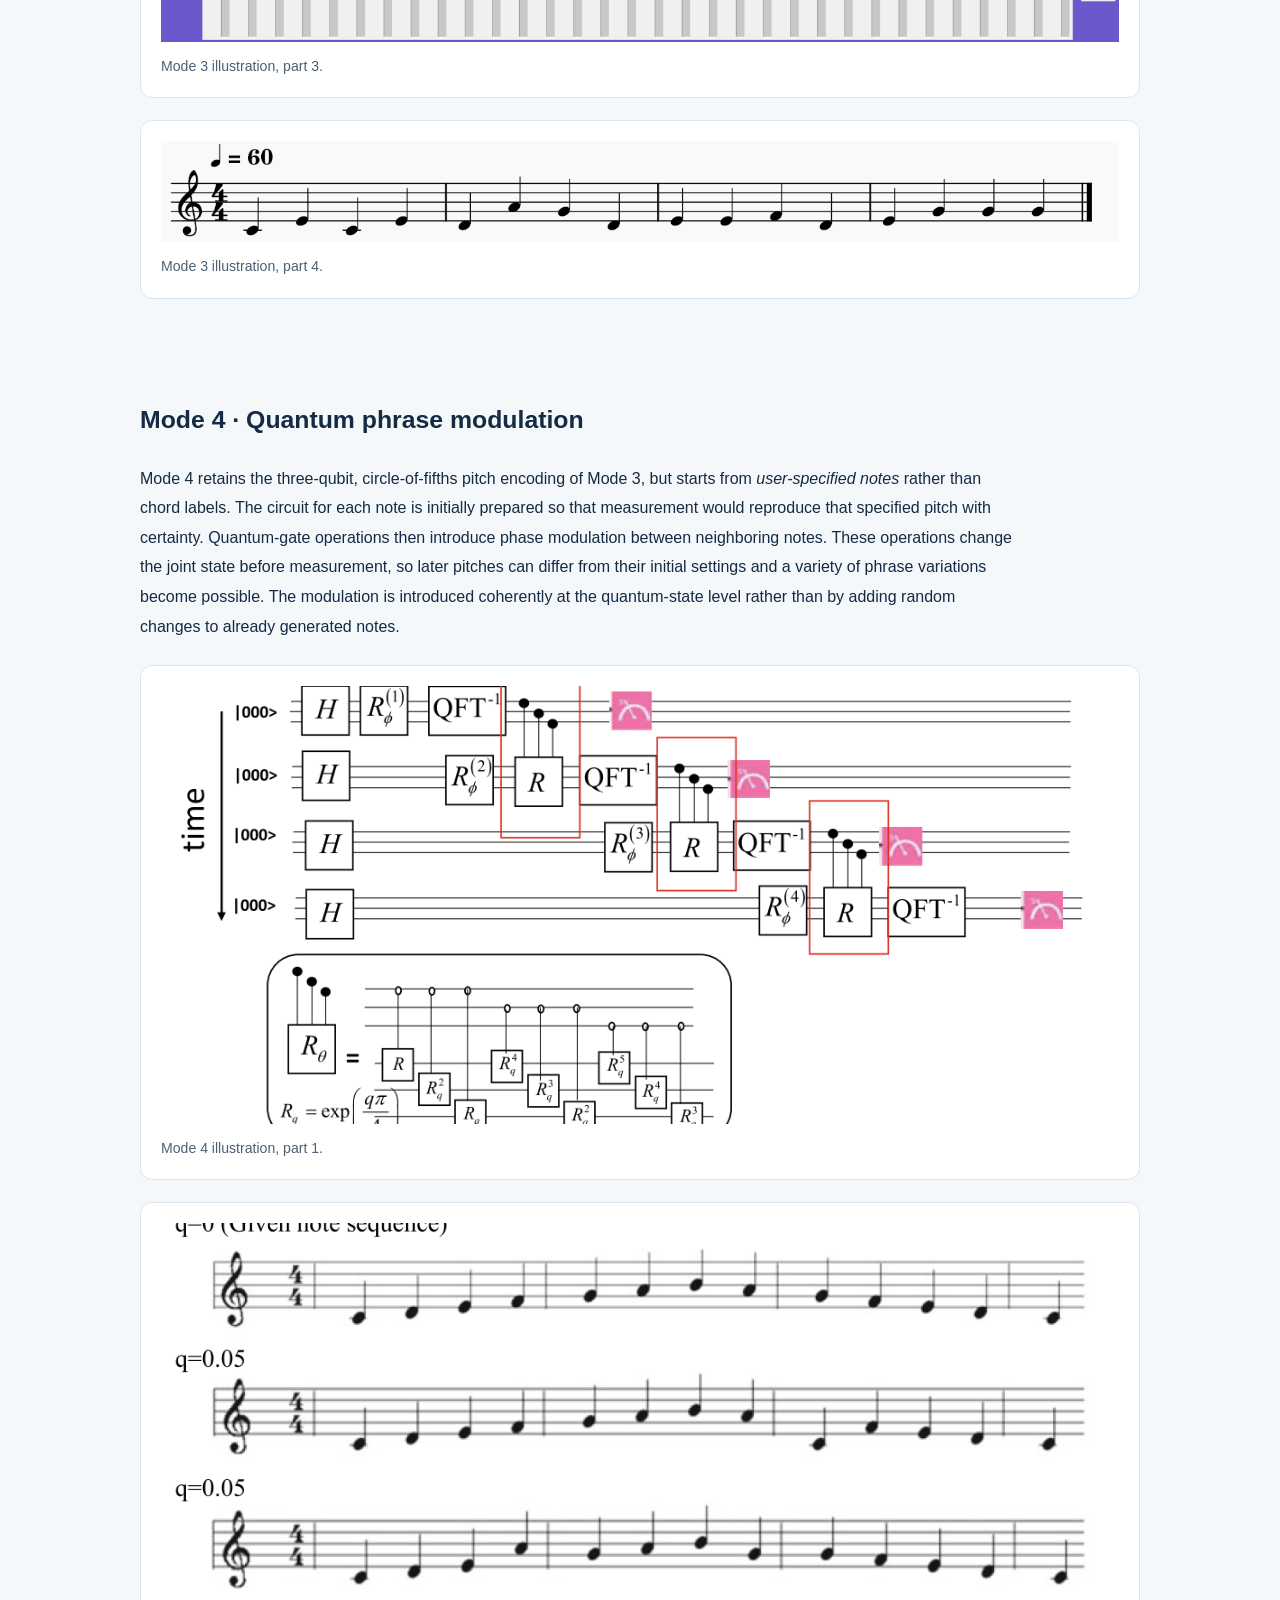
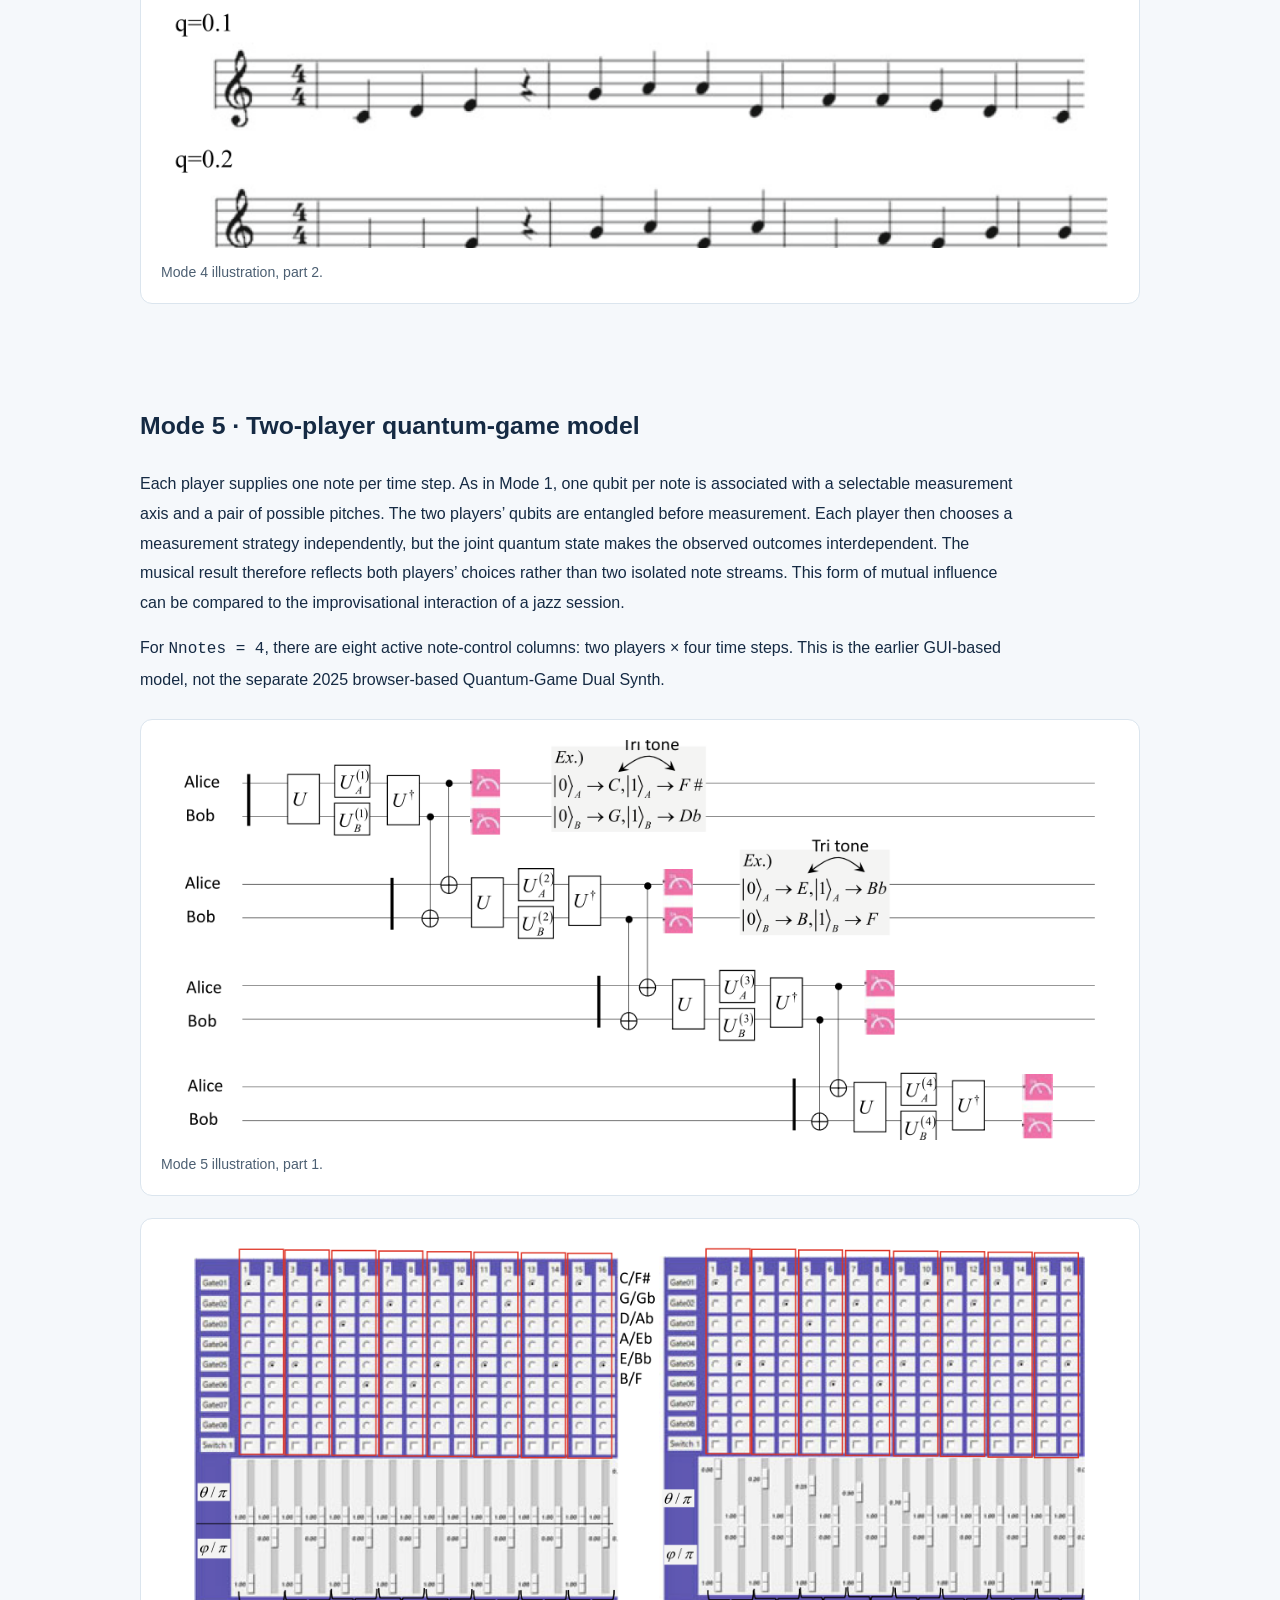
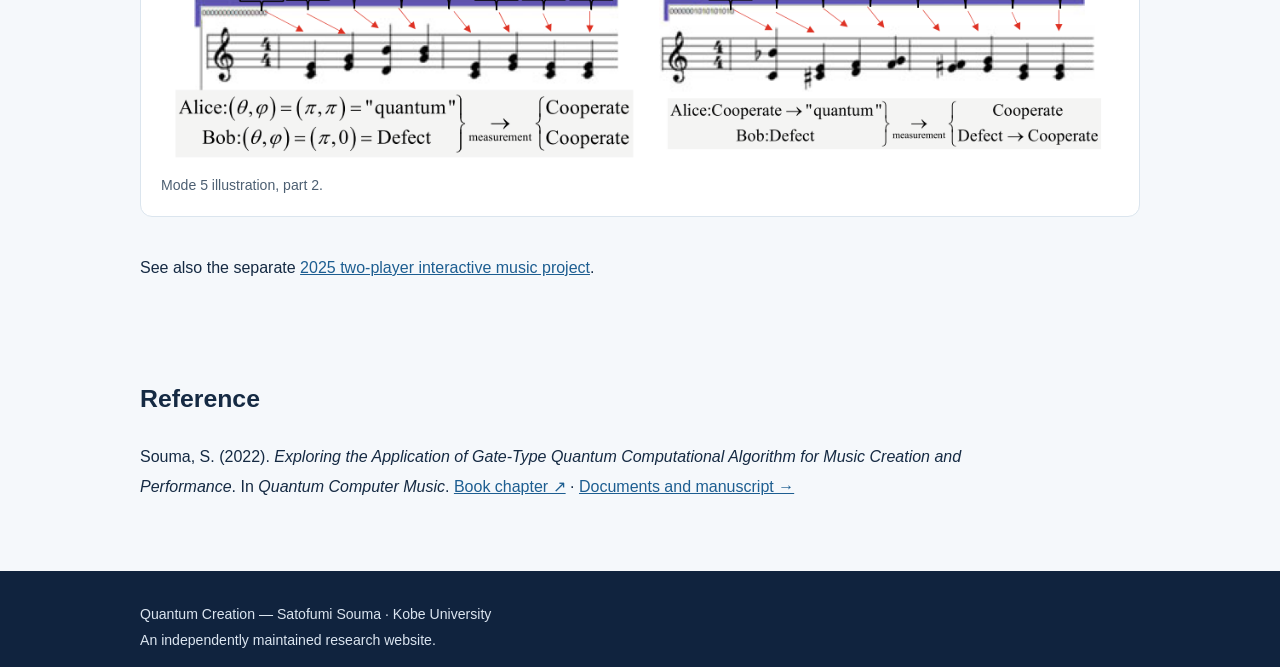
==== commit e1f0734d: "Present Code research content directly without migration notes" ====
--- a/code/index.html
+++ b/code/index.html
@@ -1,8 +1,8 @@
-<!DOCTYPE html><html lang="en"><head><meta charset="UTF-8"><meta name="viewport" content="width=device-width,initial-scale=1"><meta name="description" content="Quantum Gate Music Generator interface and five modes documented on the original research website"><title>Quantum Gate Music Generator: Code &amp; Modes | Quantum Creation</title><link rel="stylesheet" href="/styles.css"></head><body><header><div class="container bar"><a class="brand" href="/">Quantum Creation<small>Quantum Computing × Music</small></a><nav aria-label="Main navigation"><a href="/">Home</a><a href="/research/mitou/">MITOU Project</a><a href="/documents/">Documents</a><a href="/code/">Code</a><a href="/ja/code/">日本語</a></nav></div></header><div class="hero"><div class="container"><div class="eyebrow">Research · Software · 2018–2020</div><h1>Quantum Gate Music Generator</h1><p>An archive of the GUI and five musical generation modes documented on the original Quantum Creation website.</p></div></div><main class="container"><section class="section article"><h2>Source code and interface</h2><p>The original research website describes a Python/Qiskit graphical interface for configuring quantum gates, running measurements, and translating their outcomes into musical sequences. It includes five selectable modes. The screenshots below are archived from the original website.</p><p><a class="button" href="https://github.com/ssouma3/qumusic/tree/main">Original GitHub source repository ↗</a> <a href="https://www.quantum-creation.jp/code">Original Code page ↗</a></p><p class="subtle">This is the earlier Quantum Gate Music Generator, distinct from the later web-based two-player <a href="/research/quantum-game/">Quantum-Game Dual Synth</a>.</p></section>
+<!DOCTYPE html><html lang="en"><head><meta charset="UTF-8"><meta name="viewport" content="width=device-width,initial-scale=1"><meta name="description" content="Quantum Gate Music Generator interface and five music-generation modes"><title>Quantum Gate Music Generator: Code &amp; Modes | Quantum Creation</title><link rel="stylesheet" href="/styles.css"></head><body><header><div class="container bar"><a class="brand" href="/">Quantum Creation<small>Quantum Computing × Music</small></a><nav aria-label="Main navigation"><a href="/">Home</a><a href="/research/mitou/">MITOU Project</a><a href="/documents/">Documents</a><a href="/code/">Code</a><a href="/ja/code/">日本語</a></nav></div></header><div class="hero"><div class="container"><div class="eyebrow">Research · Software · 2018–2020</div><h1>Quantum Gate Music Generator</h1><p>A graphical interface for generating music with quantum gates, featuring five musical generation modes.</p></div></div><main class="container"><section class="section article"><h2>Source code and interface</h2><p>This Python/Qiskit graphical interface allows users to configure quantum gates, perform measurements, and convert their outcomes into musical sequences. Five modes are available, with screenshots and circuit diagrams illustrating each mode.</p><p><a class="button" href="https://github.com/ssouma3/qumusic/tree/main">GitHub source code ↗</a></p><p class="subtle">This is the earlier Quantum Gate Music Generator, distinct from the later web-based two-player <a href="/research/quantum-game/">Quantum-Game Dual Synth</a>.</p></section>
 <section class="section"><h2>Graphical interface</h2><div class="notice"><strong>How the GUI is organized.</strong> Modes 1–5 determine the number of qubits assigned to each note (shown as <code>Nbit_note</code>). <code>Nnotes</code> sets the number of musical time steps: in Modes 1–4, this is also the number of active gate-control columns. Mode 5 has two players per time step, so four time steps require eight columns. <code>Nshots</code> sets the number of measurement runs. <strong>Measurement</strong> generates results, <strong>Playback</strong> plays them, and <strong>Stop Playback</strong> stops after the current shot sequence. The <strong>Save GUI State</strong> and <strong>Load GUI State</strong> controls preserve and restore the configuration.</div><p class="article">Gate selectors and sliders are arranged by musical time step, from left to right. Their interpretation depends on the selected mode. In the bottom result panel, the rightmost bit represents the earliest note; the full bitstring normally has <code>Nbit_note × Nnotes</code> digits, and each displayed row is a distinct outcome from the shots.</p><div class="figure-gallery"><figure class="research-figure"><img src="/assets/images/original-site/code/01_figure-01.png" class="research-image" alt="Main GUI for Quantum Gate Music Generator" loading="lazy"><figcaption>Main GUI. Controls include mode selection, Nnotes (time steps), Nshots (measurement runs), measurement, playback, and state saving/loading.</figcaption></figure></div><p class="article">The bottom output panel shows measured bitstrings. The rightmost bit represents the earliest note in time; each row is a distinct result among the measurement shots.</p></section>
 <section class="section"><h2>Mode 1 · Stochastic note generation</h2><p class="article">One qubit encodes each note. For each time step, the user selects a measurement direction in the Bloch sphere’s x–z plane by specifying a rotation about the Y axis. The two possible measurement outcomes correspond to a pair of pitches separated by a tritone on the circle of fifths. A sequence of CNOT gates couples successive note qubits; depending on the gate and measurement settings, the resulting state can contain superposition and entanglement across time. The measurement outcomes are mapped to notes and played, with distinct outcomes from repeated shots forming alternative melodies.</p><p class="article"><strong>Original example:</strong> four notes are configured using gate choices 1, 2, 3 and 4, corresponding to the pitch pairs G/F♯, G/D♭, D/A♭ and E/B♭. With ten shots, the illustrated run produced six different measurement results. The rightmost bit is played first. When <em>Use circuit drawer</em> is enabled, the circuit diagram is generated and saved as <code>circuit_diagram.png</code>.</p><div class="figure-gallery"><figure class="research-figure"><img src="/assets/images/original-site/code/02_figure-02.png" class="research-image" alt="Mode 1 GUI and measured note sequences" loading="lazy"><figcaption>Example Mode 1 GUI settings and measurement outcomes.</figcaption></figure><figure class="research-figure"><img src="/assets/images/original-site/code/03_figure-03.png" class="research-image" alt="Mode 1 quantum circuit" loading="lazy"><figcaption>Quantum circuit generated from the Mode 1 settings.</figcaption></figure><figure class="research-figure"><img src="/assets/images/original-site/code/04_figure-04.png" class="research-image" alt="Musical score generated in Mode 1" loading="lazy"><figcaption>Example score produced in Mode 1.</figcaption></figure></div></section>
 <section class="section"><h2>Mode 2 · Pitch and duration</h2><p class="article">Two qubits encode each note: one selects its duration (0 → quarter note, 1 → half note) and the other selects a pitch using the same tritone-pair principle as Mode 1. The CNOT chain runs through the variables in the order <em>duration of note 1 → pitch of note 1 → duration of note 2 → pitch of note 2 → …</em>. This allows correlations between pitches and between pitch and duration, rather than generating those musical attributes independently.</p><p class="article"><strong>Original example:</strong> with <code>Nnotes = 4</code> and <code>Nshots = 10</code>, the user selects gates 1, 3, 4 and 6 (C/F♯, D/A♭, E/B♭ and G/D♭). Each measured bitstring contains eight bits, two for each of the four notes. In the illustrated run, all ten measured strings were different; this is an example, not a guarantee for every run.</p><div class="figure-gallery"><figure class="research-figure"><img src="/assets/images/original-site/code/05_figure-05.png" class="research-image" alt="Mode 2 GUI for pitch and duration" loading="lazy"><figcaption>Example Mode 2 GUI settings.</figcaption></figure><figure class="research-figure"><img src="/assets/images/original-site/code/06_figure-06.png" class="research-image" alt="Mode 2 quantum circuit" loading="lazy"><figcaption>Quantum circuit generated for the Mode 2 settings.</figcaption></figure><figure class="research-figure"><img src="/assets/images/original-site/code/07_figure-07.png" class="research-image" alt="Mode 2 generated musical score" loading="lazy"><figcaption>Example musical score generated in Mode 2.</figcaption></figure></div></section>
 <section class="section"><h2>Mode 3 · Chord generation</h2><p class="article">Three qubits represent one note using an eight-state encoding: <code>|000⟩</code> denotes a rest, while <code>|001⟩</code> through <code>|111⟩</code> denote F, C, G, D, A, E and B in successive fifths. In this encoding the three bit positions contribute different scale-degree shifts: the least significant bit contributes a fifth, the next a second and the most significant a third. Quantum gates prepare superpositions restricted to the pitches of a selected diatonic chord, and measurement picks one of its constituent notes. Coupling notes across time also permits harmonic correlations between chords.</p><p class="article"><strong>Original example:</strong> the GUI demonstrates the chord progression I<sub>M7</sub> → ii<sub>m7</sub> → V<sub>7</sub> → I<sub>M7</sub>. The accompanying images include the settings and generated notation.</p><div class="figure-gallery"><figure class="research-figure"><img src="/assets/images/original-site/code/08_figure-08.png" class="research-image" alt="Mode 3 chord-generation illustration 1" loading="lazy"><figcaption>Mode 3 illustration, part 1.</figcaption></figure><figure class="research-figure"><img src="/assets/images/original-site/code/09_figure-09.png" class="research-image" alt="Mode 3 chord-generation illustration 2" loading="lazy"><figcaption>Mode 3 illustration, part 2.</figcaption></figure><figure class="research-figure"><img src="/assets/images/original-site/code/10_figure-10.png" class="research-image" alt="Mode 3 chord-generation illustration 3" loading="lazy"><figcaption>Mode 3 illustration, part 3.</figcaption></figure><figure class="research-figure"><img src="/assets/images/original-site/code/11_figure-11.png" class="research-image" alt="Mode 3 chord-generation illustration 4" loading="lazy"><figcaption>Mode 3 illustration, part 4.</figcaption></figure></div></section>
 <section class="section"><h2>Mode 4 · Quantum phrase modulation</h2><p class="article">Mode 4 retains the three-qubit, circle-of-fifths pitch encoding of Mode 3, but starts from <em>user-specified notes</em> rather than chord labels. The circuit for each note is initially prepared so that measurement would reproduce that specified pitch with certainty. Quantum-gate operations then introduce phase modulation between neighboring notes. These operations change the joint state before measurement, so later pitches can differ from their initial settings and a variety of phrase variations become possible. The modulation is introduced coherently at the quantum-state level rather than by adding random changes to already generated notes.</p><div class="figure-gallery"><figure class="research-figure"><img src="/assets/images/original-site/code/12_figure-12.png" class="research-image" alt="Mode 4 quantum phrase modulation illustration 1" loading="lazy"><figcaption>Mode 4 illustration, part 1.</figcaption></figure><figure class="research-figure"><img src="/assets/images/original-site/code/13_figure-13.png" class="research-image" alt="Mode 4 quantum phrase modulation illustration 2" loading="lazy"><figcaption>Mode 4 illustration, part 2.</figcaption></figure></div></section>
-<section class="section"><h2>Mode 5 · Two-player quantum-game model</h2><p class="article">Each player supplies one note per time step. As in Mode 1, one qubit per note is associated with a selectable measurement axis and a pair of possible pitches. The two players’ qubits are entangled before measurement. Each player then chooses a measurement strategy independently, but the joint quantum state makes the observed outcomes interdependent. The musical result therefore reflects both players’ choices rather than two isolated note streams. The original site compares this form of mutual influence to the improvisational interaction of a jazz session.</p><p class="article">For <code>Nnotes = 4</code>, there are eight active note-control columns: two players × four time steps. This is the earlier GUI-based model, not the separate 2025 browser-based Quantum-Game Dual Synth.</p><div class="figure-gallery"><figure class="research-figure"><img src="/assets/images/original-site/code/14_figure-14.png" class="research-image" alt="Mode 5 two-player quantum-game model illustration 1" loading="lazy"><figcaption>Mode 5 illustration, part 1.</figcaption></figure><figure class="research-figure"><img src="/assets/images/original-site/code/15_figure-15.png" class="research-image" alt="Mode 5 two-player quantum-game model illustration 2" loading="lazy"><figcaption>Mode 5 illustration, part 2.</figcaption></figure></div><p class="article">See also the separate <a href="/research/quantum-game/">2025 two-player interactive music project</a>.</p></section>
-<section class="section article"><h2>Reference</h2><p>Souma, S. (2022). <em>Exploring the Application of Gate-Type Quantum Computational Algorithm for Music Creation and Performance</em>. In <em>Quantum Computer Music</em>. <a href="https://doi.org/10.1007/978-3-031-13909-3_5">Book chapter ↗</a> · <a href="/documents/">Documents and manuscript →</a></p></section></main><footer class="footer"><div class="container">Quantum Creation — Satofumi Souma · Kobe University<br>An independently maintained research site. Figures reproduced from the original Google Sites website.</div></footer></body></html>+<section class="section"><h2>Mode 5 · Two-player quantum-game model</h2><p class="article">Each player supplies one note per time step. As in Mode 1, one qubit per note is associated with a selectable measurement axis and a pair of possible pitches. The two players’ qubits are entangled before measurement. Each player then chooses a measurement strategy independently, but the joint quantum state makes the observed outcomes interdependent. The musical result therefore reflects both players’ choices rather than two isolated note streams. This form of mutual influence can be compared to the improvisational interaction of a jazz session.</p><p class="article">For <code>Nnotes = 4</code>, there are eight active note-control columns: two players × four time steps. This is the earlier GUI-based model, not the separate 2025 browser-based Quantum-Game Dual Synth.</p><div class="figure-gallery"><figure class="research-figure"><img src="/assets/images/original-site/code/14_figure-14.png" class="research-image" alt="Mode 5 two-player quantum-game model illustration 1" loading="lazy"><figcaption>Mode 5 illustration, part 1.</figcaption></figure><figure class="research-figure"><img src="/assets/images/original-site/code/15_figure-15.png" class="research-image" alt="Mode 5 two-player quantum-game model illustration 2" loading="lazy"><figcaption>Mode 5 illustration, part 2.</figcaption></figure></div><p class="article">See also the separate <a href="/research/quantum-game/">2025 two-player interactive music project</a>.</p></section>
+<section class="section article"><h2>Reference</h2><p>Souma, S. (2022). <em>Exploring the Application of Gate-Type Quantum Computational Algorithm for Music Creation and Performance</em>. In <em>Quantum Computer Music</em>. <a href="https://doi.org/10.1007/978-3-031-13909-3_5">Book chapter ↗</a> · <a href="/documents/">Documents and manuscript →</a></p></section></main><footer class="footer"><div class="container">Quantum Creation — Satofumi Souma · Kobe University<br>An independently maintained research website.</div></footer></body></html>
